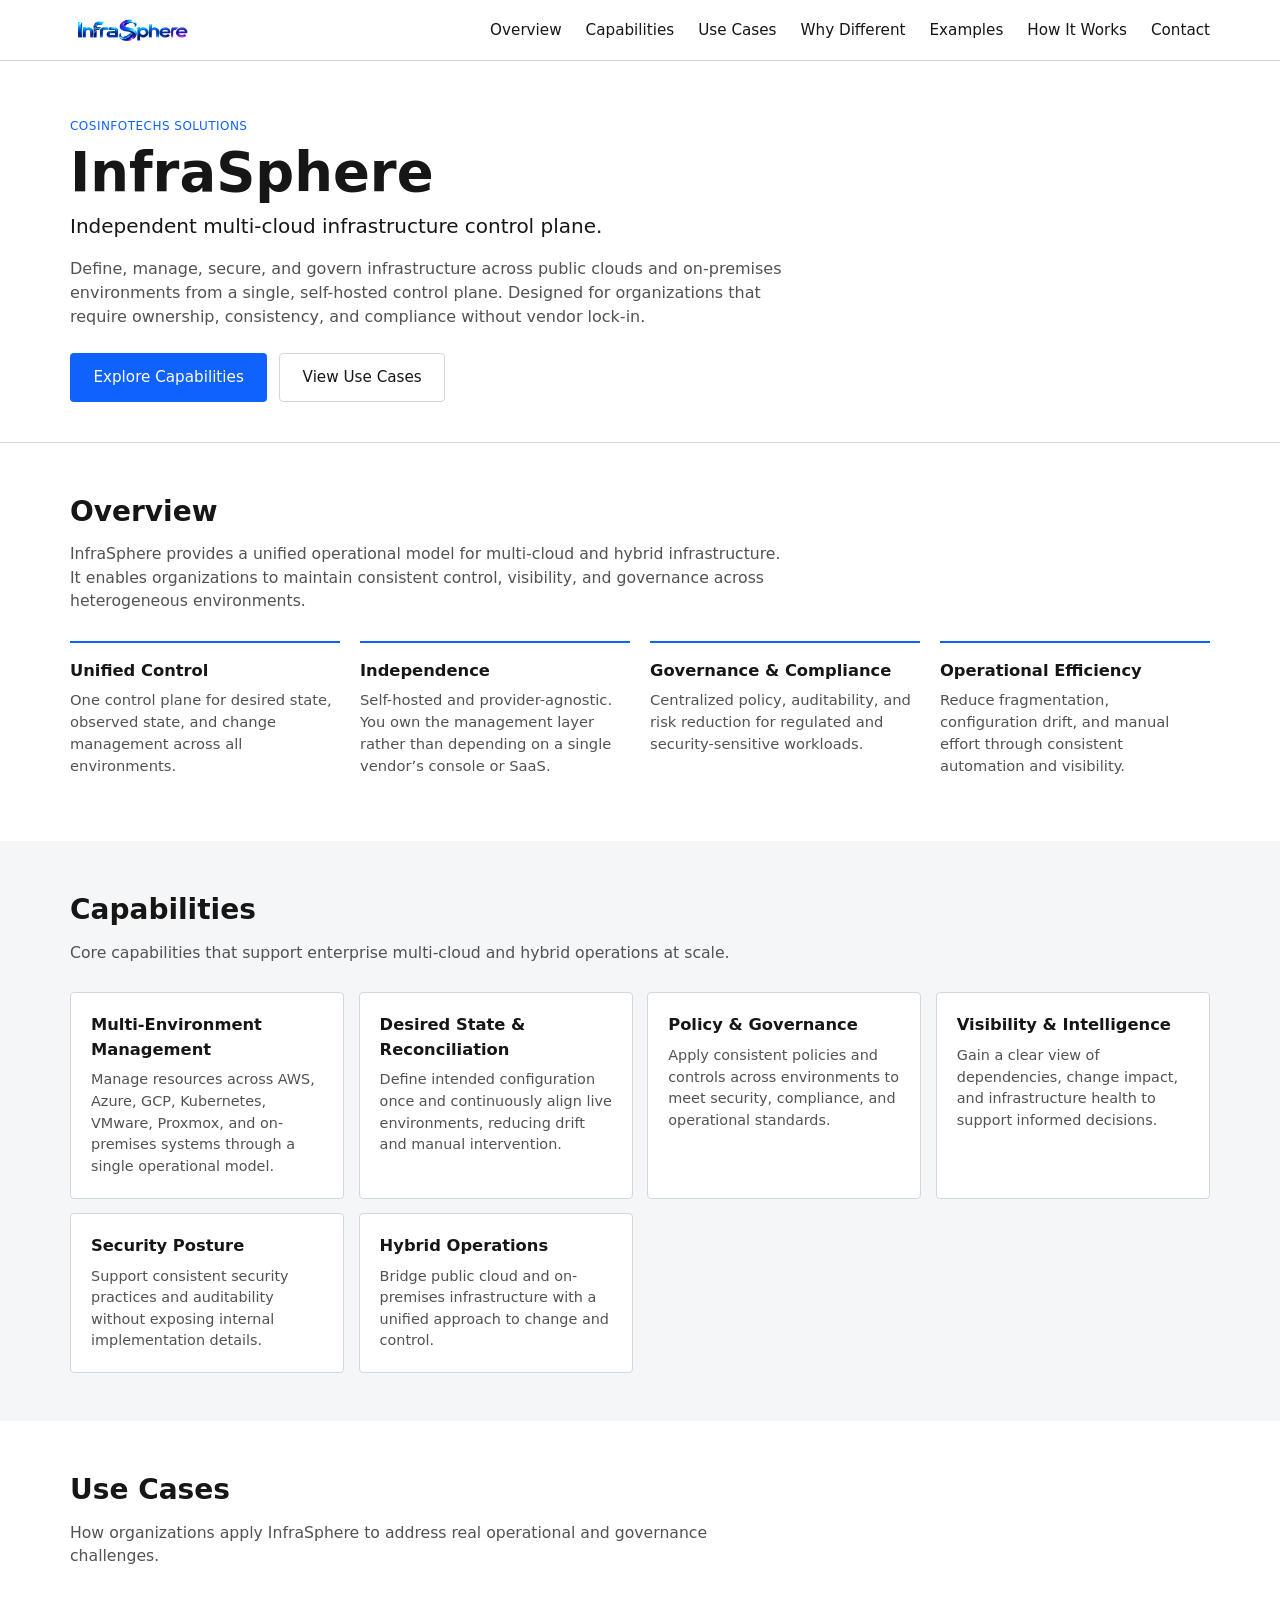
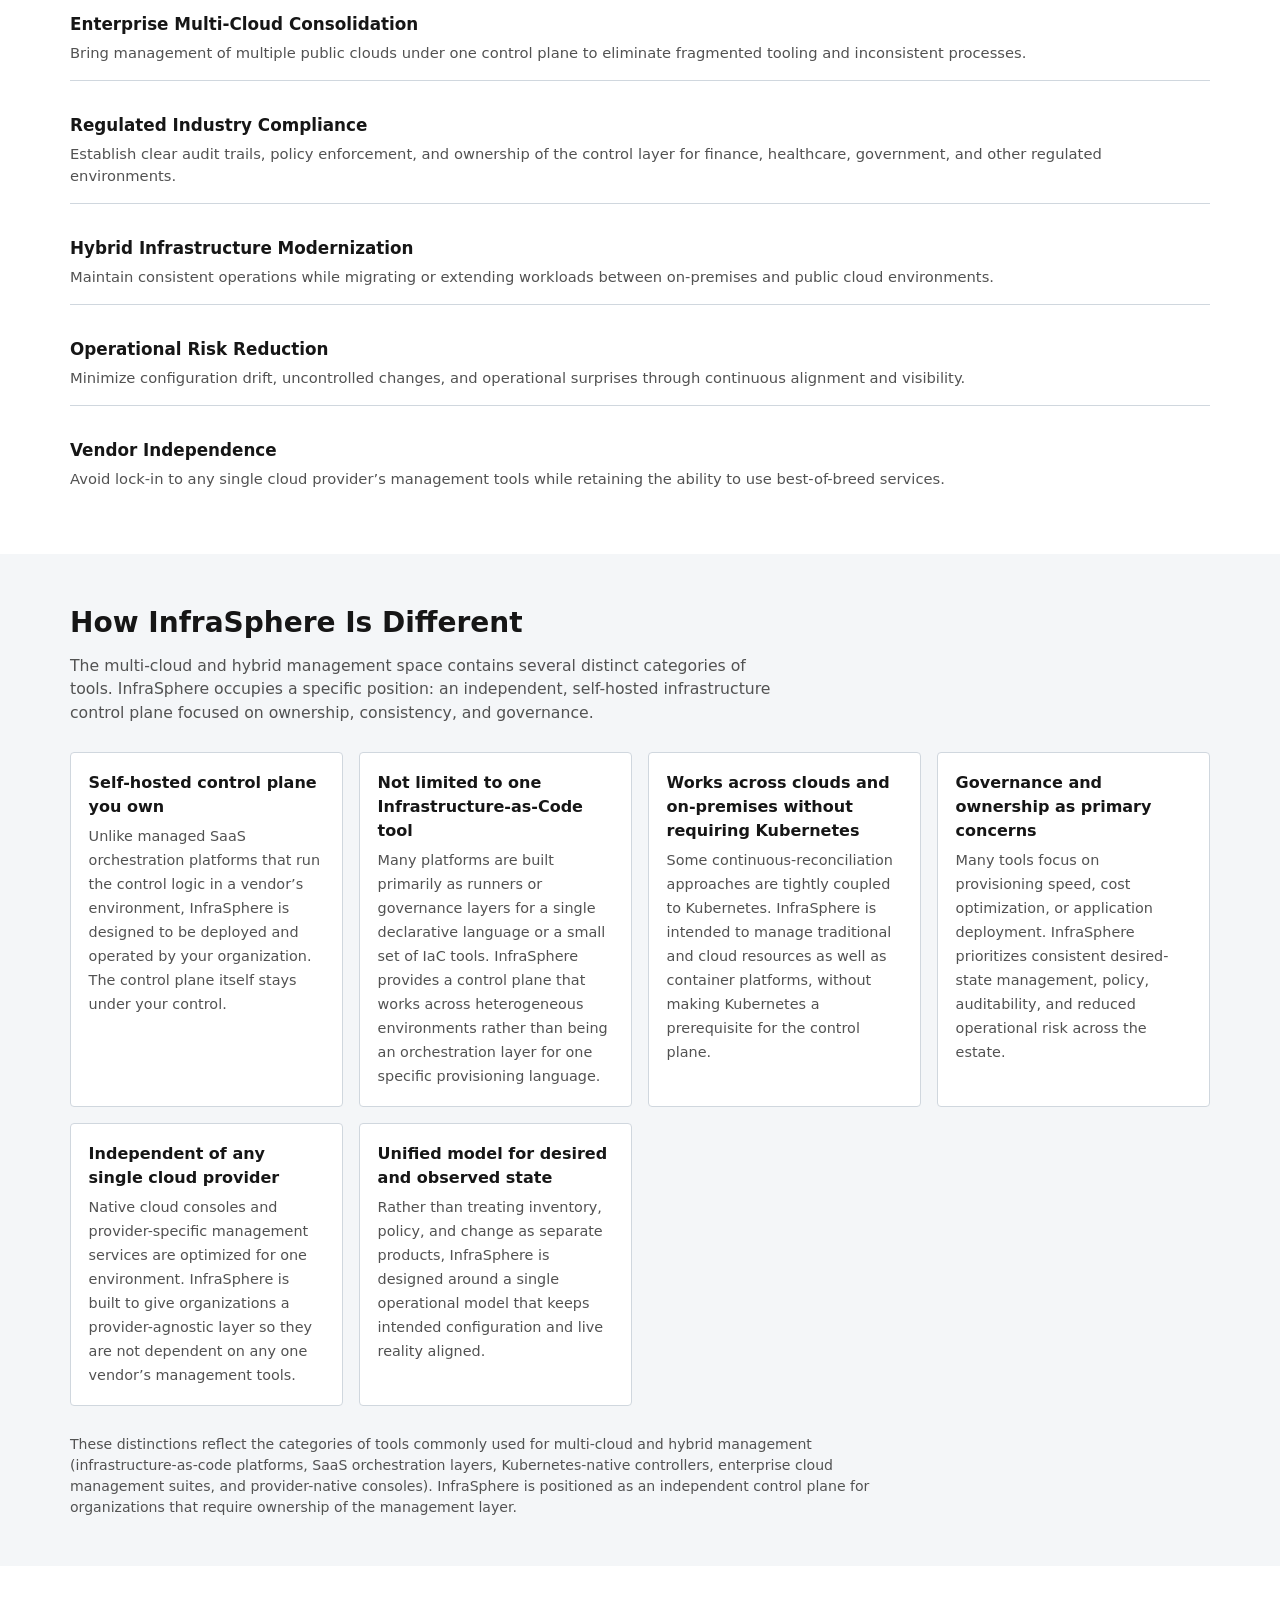
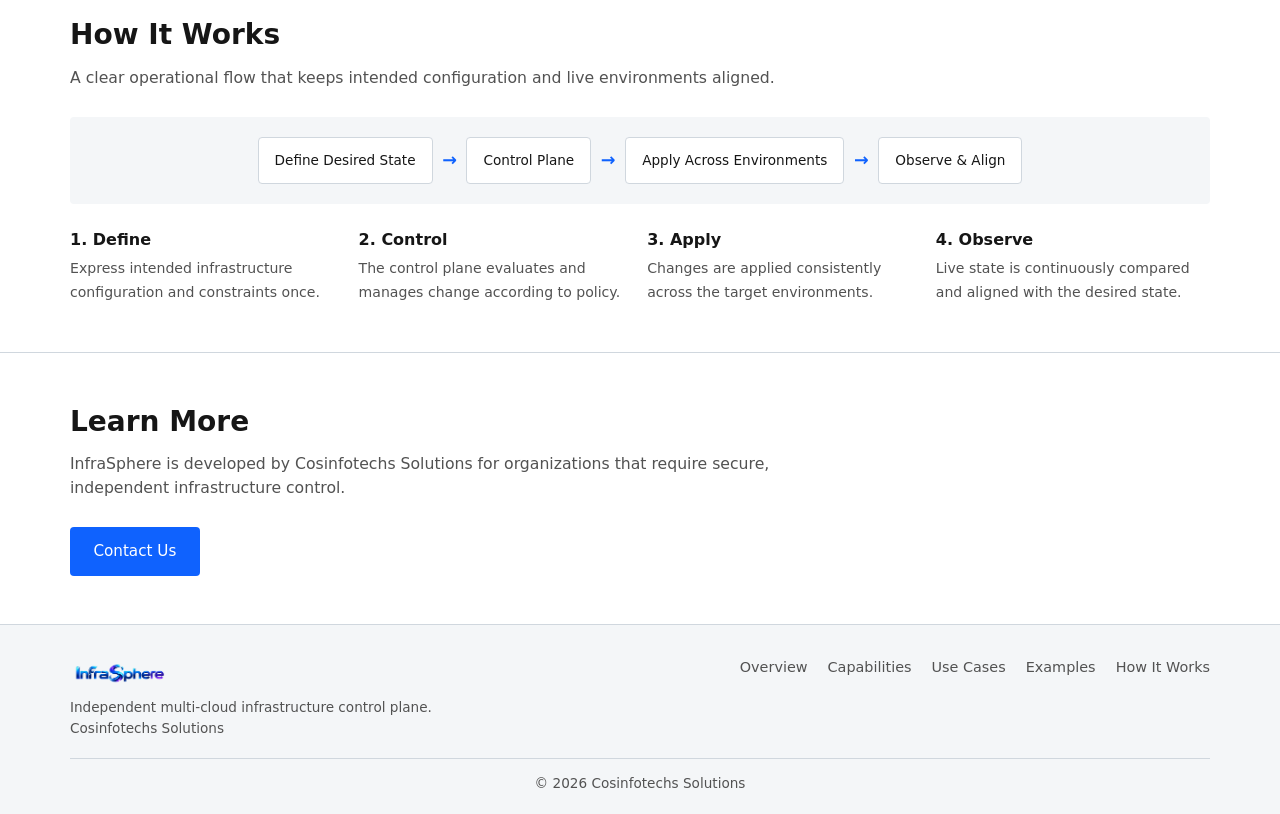
==== index.html @ 4d515257 "Cache-bust CSS for responsive update" ====
<!DOCTYPE html>
<html lang="en">
<head>
  <meta charset="UTF-8">
  <meta name="viewport" content="width=device-width, initial-scale=1.0, viewport-fit=cover">
  <meta name="description" content="InfraSphere by Cosinfotechs Solutions — Independent multi-cloud infrastructure control plane for secure, unified management across clouds and hybrid environments.">
  <meta name="theme-color" content="#ffffff">
  <title>InfraSphere | Cosinfotechs Solutions</title>
  <link rel="icon" type="image/png" href="assets/logo.png">
  <link rel="stylesheet" href="styles.css?v=responsive">
</head>
<body>
  <header class="header">
    <div class="container header-inner">
      <a href="#" class="logo-link" aria-label="InfraSphere home">
        <img src="assets/logo.png" alt="InfraSphere" class="logo">
      </a>
      <nav class="nav" aria-label="Main navigation">
        <a href="#overview">Overview</a>
        <a href="#capabilities">Capabilities</a>
        <a href="#use-cases">Use Cases</a>
        <a href="#difference">Why Different</a>
        <a href="#examples">Examples</a>
        <a href="#how">How It Works</a>
        <a href="#contact">Contact</a>
      </nav>
      <button class="menu-toggle" aria-label="Toggle menu" aria-expanded="false">
        <span></span><span></span><span></span>
      </button>
    </div>
  </header>

  <main>
    <!-- Hero / Overview lead -->
    <section class="hero">
      <div class="container">
        <div class="hero-content">
          <p class="eyebrow">Cosinfotechs Solutions</p>
          <h1>InfraSphere</h1>
          <p class="tagline">Independent multi-cloud infrastructure control plane.</p>
          <p class="lead">Define, manage, secure, and govern infrastructure across public clouds and on-premises environments from a single, self-hosted control plane. Designed for organizations that require ownership, consistency, and compliance without vendor lock-in.</p>
          <div class="hero-actions">
            <a href="#capabilities" class="btn btn-primary">Explore Capabilities</a>
            <a href="#use-cases" class="btn btn-secondary">View Use Cases</a>
          </div>
        </div>
      </div>
    </section>

    <!-- Overview -->
    <section id="overview" class="section">
      <div class="container">
        <h2>Overview</h2>
        <p class="section-lead">InfraSphere provides a unified operational model for multi-cloud and hybrid infrastructure. It enables organizations to maintain consistent control, visibility, and governance across heterogeneous environments.</p>
        <div class="overview-grid">
          <div class="overview-item">
            <h3>Unified Control</h3>
            <p>One control plane for desired state, observed state, and change management across all environments.</p>
          </div>
          <div class="overview-item">
            <h3>Independence</h3>
            <p>Self-hosted and provider-agnostic. You own the management layer rather than depending on a single vendor’s console or SaaS.</p>
          </div>
          <div class="overview-item">
            <h3>Governance & Compliance</h3>
            <p>Centralized policy, auditability, and risk reduction for regulated and security-sensitive workloads.</p>
          </div>
          <div class="overview-item">
            <h3>Operational Efficiency</h3>
            <p>Reduce fragmentation, configuration drift, and manual effort through consistent automation and visibility.</p>
          </div>
        </div>
      </div>
    </section>

    <!-- Capabilities -->
    <section id="capabilities" class="section section-alt">
      <div class="container">
        <h2>Capabilities</h2>
        <p class="section-lead">Core capabilities that support enterprise multi-cloud and hybrid operations at scale.</p>
        <div class="cards">
          <article class="card">
            <h3>Multi-Environment Management</h3>
            <p>Manage resources across AWS, Azure, GCP, Kubernetes, VMware, Proxmox, and on-premises systems through a single operational model.</p>
          </article>
          <article class="card">
            <h3>Desired State & Reconciliation</h3>
            <p>Define intended configuration once and continuously align live environments, reducing drift and manual intervention.</p>
          </article>
          <article class="card">
            <h3>Policy & Governance</h3>
            <p>Apply consistent policies and controls across environments to meet security, compliance, and operational standards.</p>
          </article>
          <article class="card">
            <h3>Visibility & Intelligence</h3>
            <p>Gain a clear view of dependencies, change impact, and infrastructure health to support informed decisions.</p>
          </article>
          <article class="card">
            <h3>Security Posture</h3>
            <p>Support consistent security practices and auditability without exposing internal implementation details.</p>
          </article>
          <article class="card">
            <h3>Hybrid Operations</h3>
            <p>Bridge public cloud and on-premises infrastructure with a unified approach to change and control.</p>
          </article>
        </div>
      </div>
    </section>

    <!-- Use Cases -->
    <section id="use-cases" class="section">
      <div class="container">
        <h2>Use Cases</h2>
        <p class="section-lead">How organizations apply InfraSphere to address real operational and governance challenges.</p>
        <div class="use-case-list">
          <div class="use-case">
            <h3>Enterprise Multi-Cloud Consolidation</h3>
            <p>Bring management of multiple public clouds under one control plane to eliminate fragmented tooling and inconsistent processes.</p>
          </div>
          <div class="use-case">
            <h3>Regulated Industry Compliance</h3>
            <p>Establish clear audit trails, policy enforcement, and ownership of the control layer for finance, healthcare, government, and other regulated environments.</p>
          </div>
          <div class="use-case">
            <h3>Hybrid Infrastructure Modernization</h3>
            <p>Maintain consistent operations while migrating or extending workloads between on-premises and public cloud environments.</p>
          </div>
          <div class="use-case">
            <h3>Operational Risk Reduction</h3>
            <p>Minimize configuration drift, uncontrolled changes, and operational surprises through continuous alignment and visibility.</p>
          </div>
          <div class="use-case">
            <h3>Vendor Independence</h3>
            <p>Avoid lock-in to any single cloud provider’s management tools while retaining the ability to use best-of-breed services.</p>
          </div>
        </div>
      </div>
    </section>

    <!-- Why Different -->
    <section id="difference" class="section section-alt">
      <div class="container">
        <h2>How InfraSphere Is Different</h2>
        <p class="section-lead">The multi-cloud and hybrid management space contains several distinct categories of tools. InfraSphere occupies a specific position: an independent, self-hosted infrastructure control plane focused on ownership, consistency, and governance.</p>
        
        <div class="difference-grid">
          <div class="diff-item">
            <strong>Self-hosted control plane you own</strong>
            <span>Unlike managed SaaS orchestration platforms that run the control logic in a vendor’s environment, InfraSphere is designed to be deployed and operated by your organization. The control plane itself stays under your control.</span>
          </div>
          <div class="diff-item">
            <strong>Not limited to one Infrastructure-as-Code tool</strong>
            <span>Many platforms are built primarily as runners or governance layers for a single declarative language or a small set of IaC tools. InfraSphere provides a control plane that works across heterogeneous environments rather than being an orchestration layer for one specific provisioning language.</span>
          </div>
          <div class="diff-item">
            <strong>Works across clouds and on-premises without requiring Kubernetes</strong>
            <span>Some continuous-reconciliation approaches are tightly coupled to Kubernetes. InfraSphere is intended to manage traditional and cloud resources as well as container platforms, without making Kubernetes a prerequisite for the control plane.</span>
          </div>
          <div class="diff-item">
            <strong>Governance and ownership as primary concerns</strong>
            <span>Many tools focus on provisioning speed, cost optimization, or application deployment. InfraSphere prioritizes consistent desired-state management, policy, auditability, and reduced operational risk across the estate.</span>
          </div>
          <div class="diff-item">
            <strong>Independent of any single cloud provider</strong>
            <span>Native cloud consoles and provider-specific management services are optimized for one environment. InfraSphere is built to give organizations a provider-agnostic layer so they are not dependent on any one vendor’s management tools.</span>
          </div>
          <div class="diff-item">
            <strong>Unified model for desired and observed state</strong>
            <span>Rather than treating inventory, policy, and change as separate products, InfraSphere is designed around a single operational model that keeps intended configuration and live reality aligned.</span>
          </div>
        </div>

        <p class="section-note">These distinctions reflect the categories of tools commonly used for multi-cloud and hybrid management (infrastructure-as-code platforms, SaaS orchestration layers, Kubernetes-native controllers, enterprise cloud management suites, and provider-native consoles). InfraSphere is positioned as an independent control plane for organizations that require ownership of the management layer.</p>
      </div>
    </section>

    <!-- How It Works (high-level) -->
    <section id="how" class="section">
      <div class="container">
        <h2>How It Works</h2>
        <p class="section-lead">A clear operational flow that keeps intended configuration and live environments aligned.</p>
        <div class="diagram">
          <div class="diag-node">Define Desired State</div>
          <div class="diag-arrow">→</div>
          <div class="diag-node">Control Plane</div>
          <div class="diag-arrow">→</div>
          <div class="diag-node">Apply Across Environments</div>
          <div class="diag-arrow">→</div>
          <div class="diag-node">Observe & Align</div>
        </div>
        <div class="how-points">
          <div class="how-point"><strong>1. Define</strong><span>Express intended infrastructure configuration and constraints once.</span></div>
          <div class="how-point"><strong>2. Control</strong><span>The control plane evaluates and manages change according to policy.</span></div>
          <div class="how-point"><strong>3. Apply</strong><span>Changes are applied consistently across the target environments.</span></div>
          <div class="how-point"><strong>4. Observe</strong><span>Live state is continuously compared and aligned with the desired state.</span></div>
        </div>
      </div>
    </section>

    <!-- Contact -->
    <section id="contact" class="section cta">
      <div class="container">
        <h2>Learn More</h2>
        <p class="section-lead">InfraSphere is developed by Cosinfotechs Solutions for organizations that require secure, independent infrastructure control.</p>
        <div class="hero-actions">
          <a href="mailto:contact@cosinfotechs.com" class="btn btn-primary">Contact Us</a>
        </div>
      </div>
    </section>
  </main>

  <footer class="footer">
    <div class="container">
      <div class="footer-inner">
        <div>
          <img src="assets/logo.png" alt="InfraSphere" class="logo-footer">
          <p>Independent multi-cloud infrastructure control plane.<br>Cosinfotechs Solutions</p>
        </div>
        <div class="footer-links">
          <a href="#overview">Overview</a>
          <a href="#capabilities">Capabilities</a>
          <a href="#use-cases">Use Cases</a>
          <a href="#examples">Examples</a>
        <a href="#how">How It Works</a>
        </div>
      </div>
      <p class="copyright">© 2026 Cosinfotechs Solutions</p>
    </div>
  </footer>

  <script src="script.js"></script>
</body>
</html>
---- styles.css ----
:root {
  --bg: #ffffff;
  --bg-alt: #f4f6f8;
  --surface: #ffffff;
  --border: #d0d7de;
  --text: #161616;
  --text-muted: #525252;
  --accent: #0f62fe;
  --accent-dark: #0043ce;
  --radius: 4px;
  --font: system-ui, -apple-system, BlinkMacSystemFont, "Segoe UI", Roboto, "Helvetica Neue", Arial, sans-serif;
}

* { box-sizing: border-box; margin: 0; padding: 0; }
html { scroll-behavior: smooth; -webkit-text-size-adjust: 100%; }
body {
  font-family: var(--font);
  background: #ffffff !important;
  color: var(--text);
  line-height: 1.5;
  min-height: 100vh;
  overflow-x: hidden;
}

img { max-width: 100%; height: auto; display: block; }
.container { max-width: 1180px; margin: 0 auto; padding: 0 1.25rem; }

.header {
  position: sticky; top: 0; z-index: 100;
  background: #ffffff;
  border-bottom: 1px solid var(--border);
}
.header-inner { display: flex; align-items: center; justify-content: space-between; height: 60px; }
.logo { height: 40px; width: auto; }
.nav { display: flex; align-items: center; gap: 1.5rem; }
.nav a { color: var(--text); text-decoration: none; font-weight: 400; font-size: 0.95rem; }
.nav a:hover { color: var(--accent); }
.menu-toggle { display: none; background: none; border: none; cursor: pointer; padding: 10px; }
.menu-toggle span { display: block; width: 22px; height: 2px; background: var(--text); margin: 5px 0; transition: 0.2s; }

.btn {
  display: inline-flex; align-items: center; justify-content: center;
  padding: 0.75rem 1.4rem; border-radius: var(--radius); font-weight: 500; font-size: 0.95rem;
  text-decoration: none; transition: background 0.15s, border-color 0.15s;
  border: 1px solid transparent; min-height: 44px;
}
.btn-primary { background: var(--accent); color: #ffffff; }
.btn-primary:hover { background: var(--accent-dark); }
.btn-secondary { background: #ffffff; color: var(--text); border-color: var(--border); }
.btn-secondary:hover { background: var(--bg-alt); }

.hero { padding: 3.5rem 0 2.5rem; border-bottom: 1px solid var(--border); }
.eyebrow { color: var(--accent); font-size: 0.75rem; font-weight: 500; letter-spacing: 0.04em; text-transform: uppercase; margin-bottom: 0.5rem; }
h1 { font-size: clamp(1.9rem, 7vw, 3.4rem); font-weight: 600; line-height: 1.1; margin-bottom: 0.5rem; color: var(--text); }
.tagline { font-size: clamp(1.05rem, 3vw, 1.25rem); font-weight: 400; margin-bottom: 1rem; color: var(--text); }
.lead { font-size: 1rem; color: var(--text-muted); max-width: 720px; margin-bottom: 1.5rem; }
.hero-actions { display: flex; gap: 0.75rem; flex-wrap: wrap; }

.section { padding: 3rem 0; }
.section-alt { background: var(--bg-alt); }
h2 { font-size: clamp(1.4rem, 4vw, 1.75rem); font-weight: 600; margin-bottom: 0.6rem; }
.section-lead { color: var(--text-muted); font-size: 0.98rem; max-width: 720px; margin-bottom: 1.75rem; }

.overview-grid { display: grid; grid-template-columns: repeat(auto-fit, minmax(220px, 1fr)); gap: 1.25rem; }
.overview-item { padding: 1rem 0; border-top: 2px solid var(--accent); }
.overview-item h3 { font-size: 1.02rem; font-weight: 600; margin-bottom: 0.35rem; }
.overview-item p { color: var(--text-muted); font-size: 0.92rem; }

.cards { display: grid; grid-template-columns: repeat(auto-fit, minmax(260px, 1fr)); gap: 0.9rem; }
.card {
  background: #ffffff; border: 1px solid var(--border); border-radius: var(--radius);
  padding: 1.25rem; transition: border-color 0.15s;
}
.card:hover { border-color: var(--accent); }
.card h3 { font-size: 1.02rem; font-weight: 600; margin-bottom: 0.45rem; }
.card p { color: var(--text-muted); font-size: 0.9rem; }

.use-case-list { display: flex; flex-direction: column; gap: 1rem; }
.use-case { padding: 1rem 0; border-bottom: 1px solid var(--border); }
.use-case:last-child { border-bottom: none; }
.use-case h3 { font-size: 1.05rem; font-weight: 600; margin-bottom: 0.3rem; }
.use-case p { color: var(--text-muted); font-size: 0.92rem; }

.difference-grid { display: grid; grid-template-columns: repeat(auto-fit, minmax(240px, 1fr)); gap: 1rem; }
.diff-item { padding: 1.1rem; background: #ffffff; border: 1px solid var(--border); border-radius: var(--radius); }
.diff-item strong { display: block; margin-bottom: 0.35rem; color: var(--text); }
.diff-item span { color: var(--text-muted); font-size: 0.9rem; }

.diagram {
  display: flex; align-items: center; justify-content: center; flex-wrap: wrap;
  gap: 0.6rem; margin: 1.5rem 0; padding: 1.25rem; background: var(--bg-alt); border-radius: var(--radius);
}
.diag-node {
  background: #ffffff; border: 1px solid var(--border); border-radius: var(--radius);
  padding: 0.75rem 1rem; font-weight: 500; font-size: 0.85rem; text-align: center; flex: 0 1 auto;
}
.diag-arrow { color: var(--accent); font-size: 1.1rem; font-weight: 600; }
.how-points { display: grid; grid-template-columns: repeat(auto-fit, minmax(200px, 1fr)); gap: 0.9rem; margin-top: 1rem; }
.how-point strong { display: block; margin-bottom: 0.25rem; }
.how-point span { color: var(--text-muted); font-size: 0.88rem; }

.section-note { margin-top: 1.75rem; color: var(--text-muted); font-size: 0.88rem; max-width: 800px; }
.cta { border-top: 1px solid var(--border); }
.footer { border-top: 1px solid var(--border); padding: 2rem 0 1.25rem; background: var(--bg-alt); }
.footer-inner { display: flex; justify-content: space-between; align-items: flex-start; gap: 1.5rem; margin-bottom: 1.25rem; flex-wrap: wrap; }
.logo-footer { height: 32px; width: auto; margin-bottom: 0.5rem; }
.footer p { color: var(--text-muted); font-size: 0.85rem; }
.footer-links { display: flex; gap: 1.25rem; flex-wrap: wrap; }
.footer-links a { color: var(--text-muted); text-decoration: none; font-size: 0.9rem; }
.footer-links a:hover { color: var(--text); }
.copyright { text-align: center; color: var(--text-muted); font-size: 0.78rem; padding-top: 0.9rem; border-top: 1px solid var(--border); }

@media (max-width: 900px) {
  .nav {
    position: fixed; top: 60px; left: 0; right: 0; background: #ffffff;
    flex-direction: column; padding: 1rem 1.25rem; gap: 0.85rem;
    border-bottom: 1px solid var(--border); transform: translateY(-120%); transition: transform 0.2s;
    box-shadow: 0 4px 12px rgba(0,0,0,0.06);
  }
  .nav.open { transform: translateY(0); }
  .menu-toggle { display: block; }
  .hero { padding: 2.5rem 0 2rem; }
  .section { padding: 2.25rem 0; }
  .hero-actions { flex-direction: column; align-items: stretch; }
  .btn { width: 100%; }
  .diagram { flex-direction: column; padding: 1rem; }
  .diag-arrow { transform: rotate(90deg); }
  .cards, .overview-grid, .difference-grid, .how-points { grid-template-columns: 1fr; }
}

@media (max-width: 480px) {
  .container { padding: 0 1rem; }
  .header-inner { height: 56px; }
  .logo { height: 36px; }
  h1 { font-size: 1.85rem; }
  .tagline { font-size: 1.05rem; }
  .lead, .section-lead { font-size: 0.95rem; }
  .card, .diff-item { padding: 1rem; }
}

a:focus-visible, button:focus-visible { outline: 2px solid var(--accent); outline-offset: 2px; }
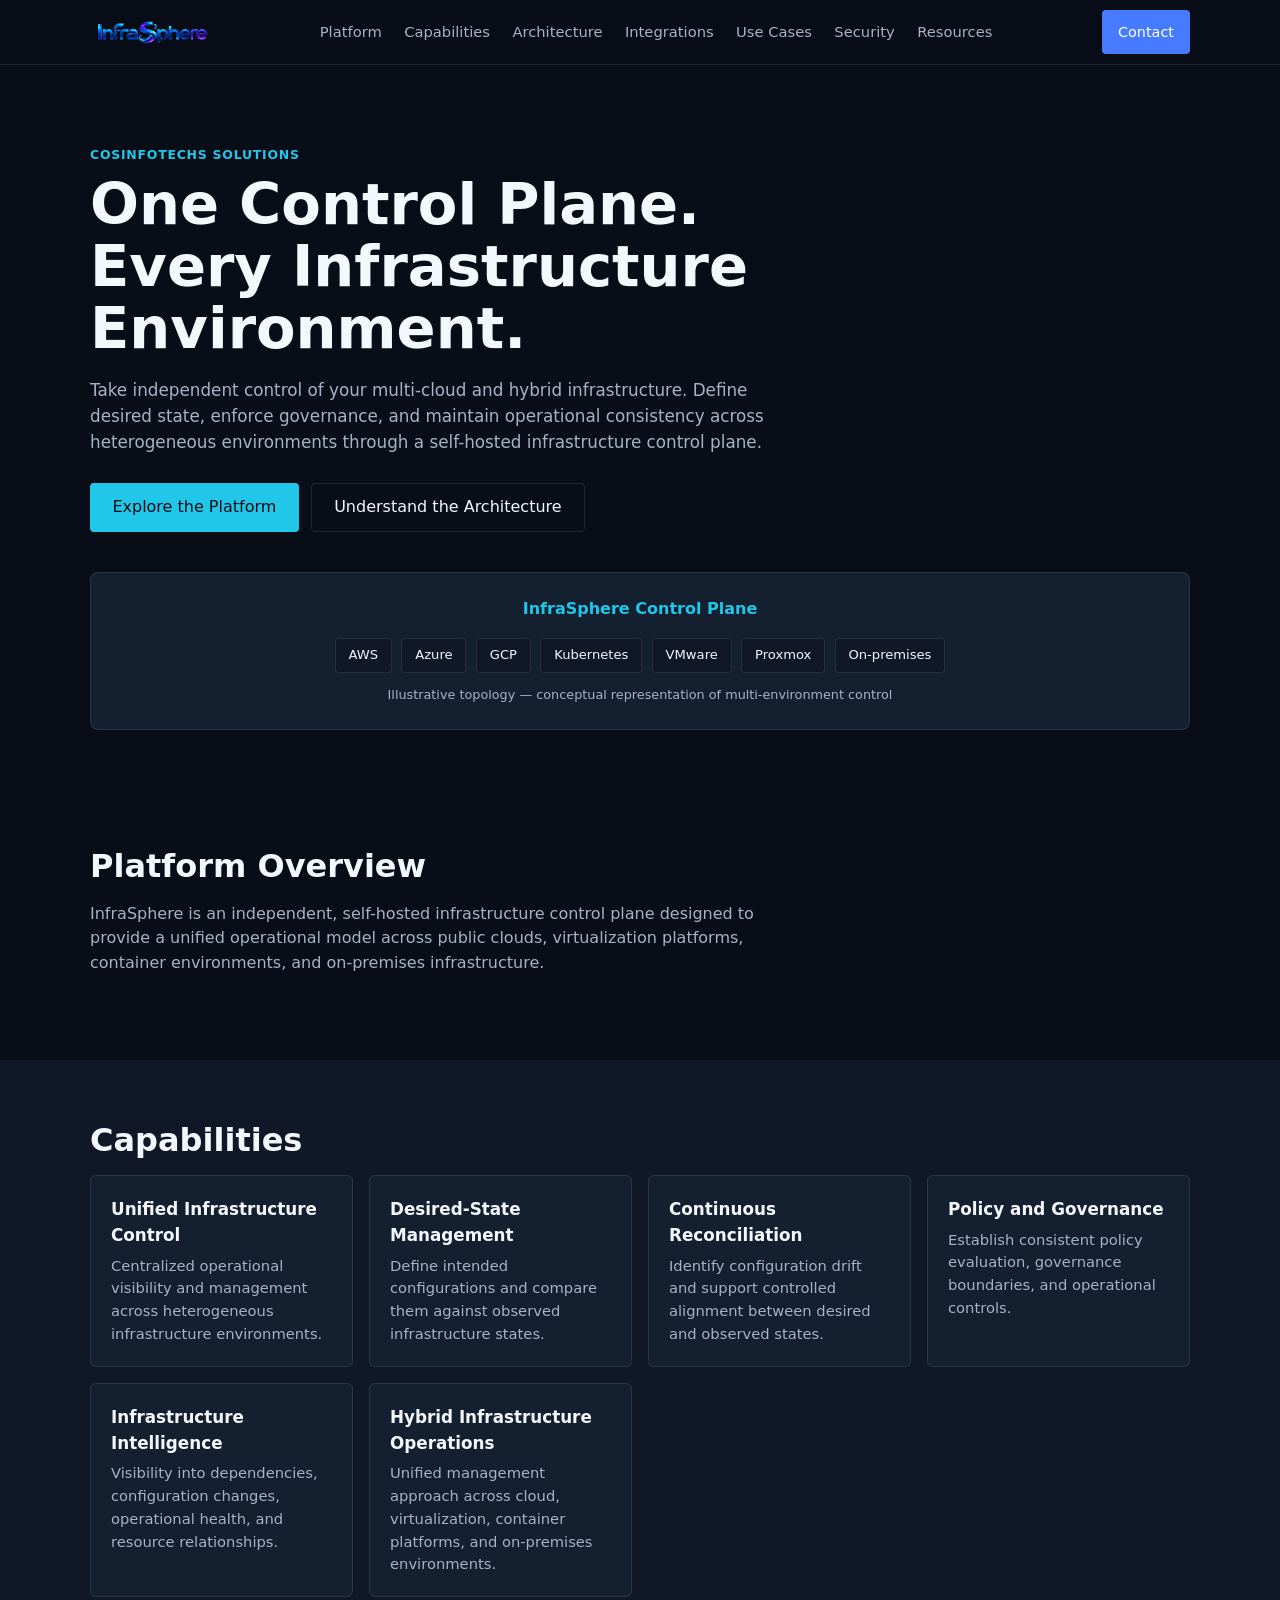
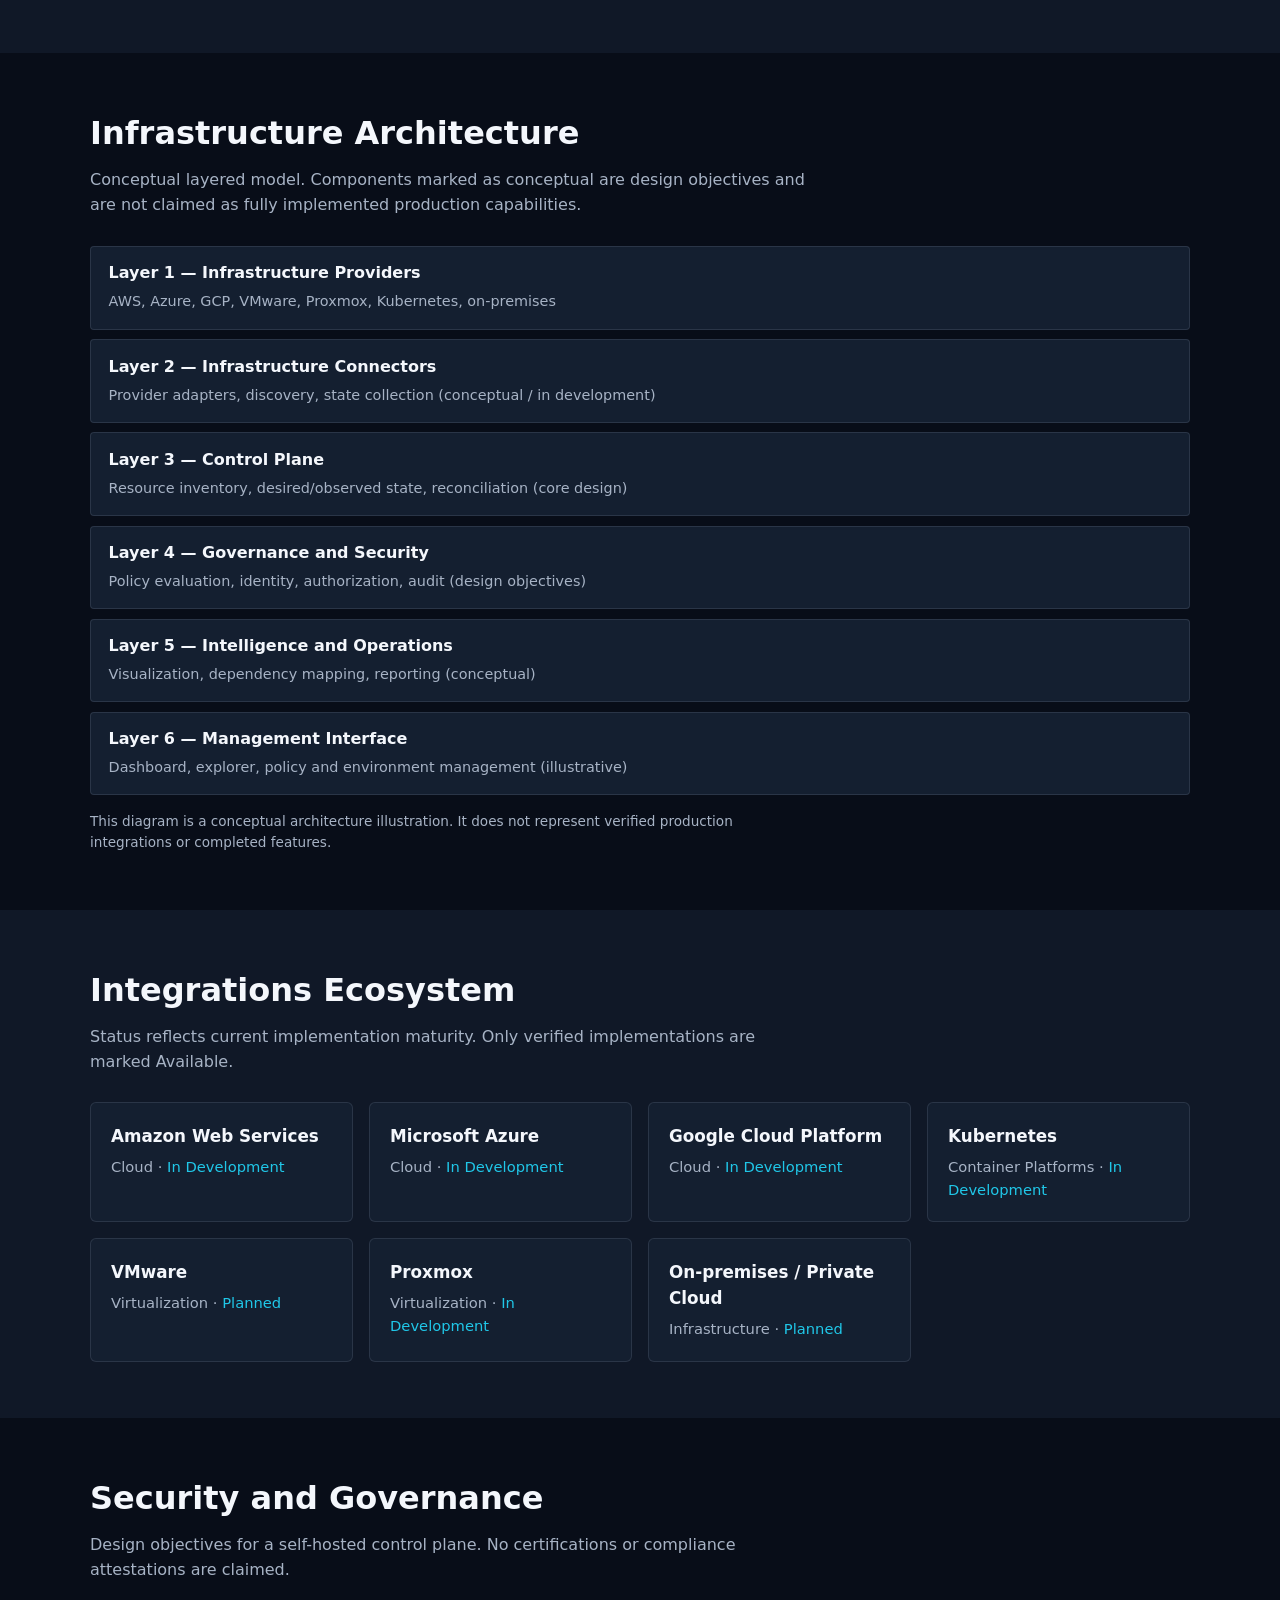
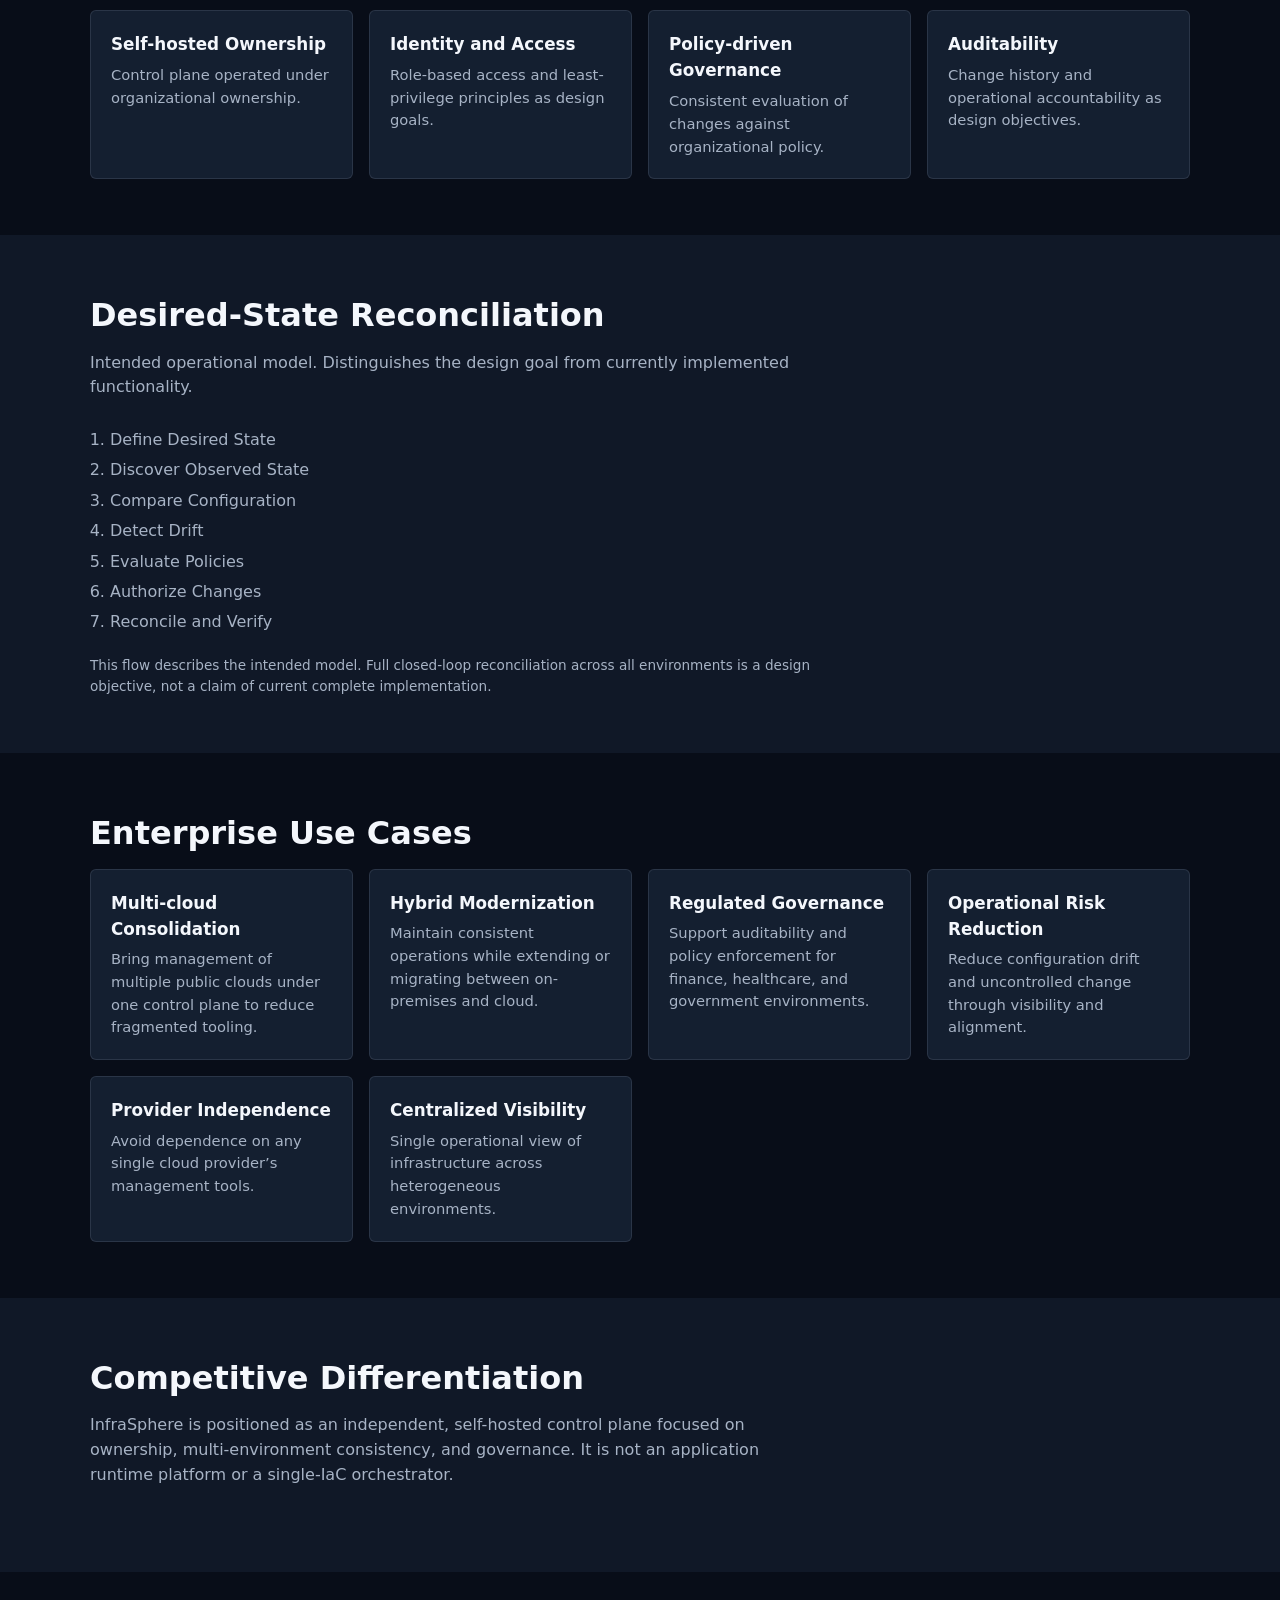
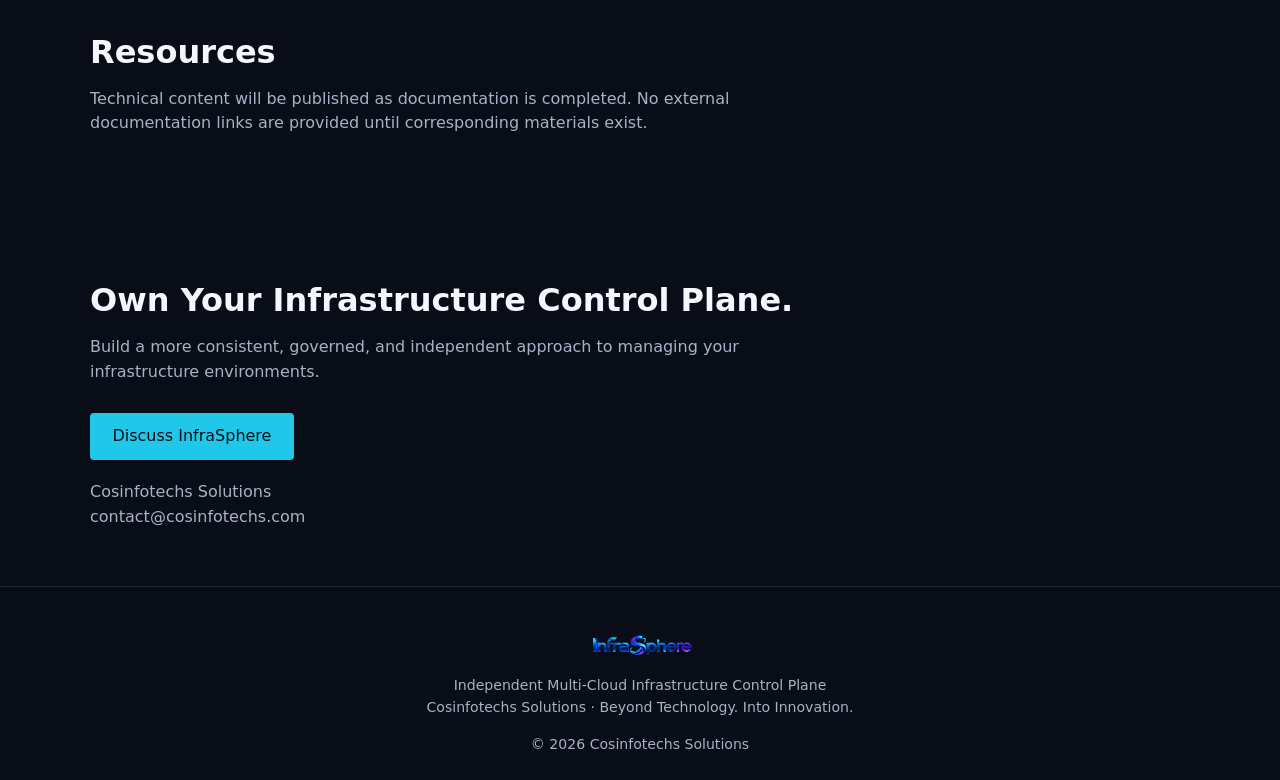
==== commit 87054892: "Enterprise redesign: structured platform, architecture, integrations, security, reconciliation, use " ====
--- a/index.html
+++ b/index.html
@@ -2,232 +2,179 @@
 <html lang="en">
 <head>
   <meta charset="UTF-8">
-  <meta name="viewport" content="width=device-width, initial-scale=1.0, viewport-fit=cover">
-  <meta name="description" content="InfraSphere by Cosinfotechs Solutions — Independent multi-cloud infrastructure control plane for secure, unified management across clouds and hybrid environments.">
-  <meta name="theme-color" content="#ffffff">
-  <title>InfraSphere | Cosinfotechs Solutions</title>
+  <meta name="viewport" content="width=device-width, initial-scale=1.0">
+  <title>InfraSphere | Independent Multi-Cloud Infrastructure Control Plane</title>
+  <meta name="description" content="InfraSphere by Cosinfotechs Solutions — Independent multi-cloud infrastructure control plane for desired-state management, governance, and operational consistency across heterogeneous environments.">
+  <meta name="theme-color" content="#080D18">
   <link rel="icon" type="image/png" href="assets/logo.png">
-  <link rel="stylesheet" href="styles.css?v=responsive">
+  <link rel="stylesheet" href="styles.css?v=enterprise">
 </head>
 <body>
   <header class="header">
     <div class="container header-inner">
-      <a href="#" class="logo-link" aria-label="InfraSphere home">
-        <img src="assets/logo.png" alt="InfraSphere" class="logo">
-      </a>
-      <nav class="nav" aria-label="Main navigation">
-        <a href="#overview">Overview</a>
+      <a href="#top" class="logo-link"><img src="assets/logo.png" alt="InfraSphere" class="logo"></a>
+      <nav class="nav" aria-label="Main">
+        <a href="#platform">Platform</a>
         <a href="#capabilities">Capabilities</a>
+        <a href="#architecture">Architecture</a>
+        <a href="#integrations">Integrations</a>
         <a href="#use-cases">Use Cases</a>
-        <a href="#difference">Why Different</a>
-        <a href="#examples">Examples</a>
-        <a href="#how">How It Works</a>
-        <a href="#contact">Contact</a>
+        <a href="#security">Security</a>
+        <a href="#resources">Resources</a>
       </nav>
-      <button class="menu-toggle" aria-label="Toggle menu" aria-expanded="false">
-        <span></span><span></span><span></span>
-      </button>
+      <a href="#contact" class="btn btn-small">Contact</a>
+      <button class="menu-toggle" aria-label="Menu" aria-expanded="false"><span></span><span></span><span></span></button>
     </div>
   </header>
 
-  <main>
-    <!-- Hero / Overview lead -->
+  <main id="top">
     <section class="hero">
       <div class="container">
-        <div class="hero-content">
-          <p class="eyebrow">Cosinfotechs Solutions</p>
-          <h1>InfraSphere</h1>
-          <p class="tagline">Independent multi-cloud infrastructure control plane.</p>
-          <p class="lead">Define, manage, secure, and govern infrastructure across public clouds and on-premises environments from a single, self-hosted control plane. Designed for organizations that require ownership, consistency, and compliance without vendor lock-in.</p>
-          <div class="hero-actions">
-            <a href="#capabilities" class="btn btn-primary">Explore Capabilities</a>
-            <a href="#use-cases" class="btn btn-secondary">View Use Cases</a>
+        <p class="eyebrow">Cosinfotechs Solutions</p>
+        <h1>One Control Plane.<br>Every Infrastructure Environment.</h1>
+        <p class="lead">Take independent control of your multi-cloud and hybrid infrastructure. Define desired state, enforce governance, and maintain operational consistency across heterogeneous environments through a self-hosted infrastructure control plane.</p>
+        <div class="hero-actions">
+          <a href="#platform" class="btn btn-primary">Explore the Platform</a>
+          <a href="#architecture" class="btn btn-secondary">Understand the Architecture</a>
+        </div>
+        <div class="hero-visual" aria-hidden="true">
+          <div class="control-plane">InfraSphere Control Plane</div>
+          <div class="provider-row">
+            <span>AWS</span><span>Azure</span><span>GCP</span><span>Kubernetes</span><span>VMware</span><span>Proxmox</span><span>On-premises</span>
           </div>
+          <p class="visual-note">Illustrative topology — conceptual representation of multi-environment control</p>
         </div>
       </div>
     </section>
 
-    <!-- Overview -->
-    <section id="overview" class="section">
+    <section id="platform" class="section">
       <div class="container">
-        <h2>Overview</h2>
-        <p class="section-lead">InfraSphere provides a unified operational model for multi-cloud and hybrid infrastructure. It enables organizations to maintain consistent control, visibility, and governance across heterogeneous environments.</p>
-        <div class="overview-grid">
-          <div class="overview-item">
-            <h3>Unified Control</h3>
-            <p>One control plane for desired state, observed state, and change management across all environments.</p>
-          </div>
-          <div class="overview-item">
-            <h3>Independence</h3>
-            <p>Self-hosted and provider-agnostic. You own the management layer rather than depending on a single vendor’s console or SaaS.</p>
-          </div>
-          <div class="overview-item">
-            <h3>Governance & Compliance</h3>
-            <p>Centralized policy, auditability, and risk reduction for regulated and security-sensitive workloads.</p>
-          </div>
-          <div class="overview-item">
-            <h3>Operational Efficiency</h3>
-            <p>Reduce fragmentation, configuration drift, and manual effort through consistent automation and visibility.</p>
-          </div>
+        <h2>Platform Overview</h2>
+        <p class="section-lead">InfraSphere is an independent, self-hosted infrastructure control plane designed to provide a unified operational model across public clouds, virtualization platforms, container environments, and on-premises infrastructure.</p>
+      </div>
+    </section>
+
+    <section id="capabilities" class="section section-alt">
+      <div class="container">
+        <h2>Capabilities</h2>
+        <div class="grid">
+          <article class="card"><h3>Unified Infrastructure Control</h3><p>Centralized operational visibility and management across heterogeneous infrastructure environments.</p></article>
+          <article class="card"><h3>Desired-State Management</h3><p>Define intended configurations and compare them against observed infrastructure states.</p></article>
+          <article class="card"><h3>Continuous Reconciliation</h3><p>Identify configuration drift and support controlled alignment between desired and observed states.</p></article>
+          <article class="card"><h3>Policy and Governance</h3><p>Establish consistent policy evaluation, governance boundaries, and operational controls.</p></article>
+          <article class="card"><h3>Infrastructure Intelligence</h3><p>Visibility into dependencies, configuration changes, operational health, and resource relationships.</p></article>
+          <article class="card"><h3>Hybrid Infrastructure Operations</h3><p>Unified management approach across cloud, virtualization, container platforms, and on-premises environments.</p></article>
         </div>
       </div>
     </section>
 
-    <!-- Capabilities -->
-    <section id="capabilities" class="section section-alt">
+    <section id="architecture" class="section">
       <div class="container">
-        <h2>Capabilities</h2>
-        <p class="section-lead">Core capabilities that support enterprise multi-cloud and hybrid operations at scale.</p>
-        <div class="cards">
-          <article class="card">
-            <h3>Multi-Environment Management</h3>
-            <p>Manage resources across AWS, Azure, GCP, Kubernetes, VMware, Proxmox, and on-premises systems through a single operational model.</p>
-          </article>
-          <article class="card">
-            <h3>Desired State & Reconciliation</h3>
-            <p>Define intended configuration once and continuously align live environments, reducing drift and manual intervention.</p>
-          </article>
-          <article class="card">
-            <h3>Policy & Governance</h3>
-            <p>Apply consistent policies and controls across environments to meet security, compliance, and operational standards.</p>
-          </article>
-          <article class="card">
-            <h3>Visibility & Intelligence</h3>
-            <p>Gain a clear view of dependencies, change impact, and infrastructure health to support informed decisions.</p>
-          </article>
-          <article class="card">
-            <h3>Security Posture</h3>
-            <p>Support consistent security practices and auditability without exposing internal implementation details.</p>
-          </article>
-          <article class="card">
-            <h3>Hybrid Operations</h3>
-            <p>Bridge public cloud and on-premises infrastructure with a unified approach to change and control.</p>
-          </article>
+        <h2>Infrastructure Architecture</h2>
+        <p class="section-lead">Conceptual layered model. Components marked as conceptual are design objectives and are not claimed as fully implemented production capabilities.</p>
+        <div class="layers">
+          <div class="layer"><strong>Layer 1 — Infrastructure Providers</strong><span>AWS, Azure, GCP, VMware, Proxmox, Kubernetes, on-premises</span></div>
+          <div class="layer"><strong>Layer 2 — Infrastructure Connectors</strong><span>Provider adapters, discovery, state collection (conceptual / in development)</span></div>
+          <div class="layer"><strong>Layer 3 — Control Plane</strong><span>Resource inventory, desired/observed state, reconciliation (core design)</span></div>
+          <div class="layer"><strong>Layer 4 — Governance and Security</strong><span>Policy evaluation, identity, authorization, audit (design objectives)</span></div>
+          <div class="layer"><strong>Layer 5 — Intelligence and Operations</strong><span>Visualization, dependency mapping, reporting (conceptual)</span></div>
+          <div class="layer"><strong>Layer 6 — Management Interface</strong><span>Dashboard, explorer, policy and environment management (illustrative)</span></div>
+        </div>
+        <p class="note">This diagram is a conceptual architecture illustration. It does not represent verified production integrations or completed features.</p>
+      </div>
+    </section>
+
+    <section id="integrations" class="section section-alt">
+      <div class="container">
+        <h2>Integrations Ecosystem</h2>
+        <p class="section-lead">Status reflects current implementation maturity. Only verified implementations are marked Available.</p>
+        <div class="grid">
+          <article class="card"><h3>Amazon Web Services</h3><p>Cloud · <em>In Development</em></p></article>
+          <article class="card"><h3>Microsoft Azure</h3><p>Cloud · <em>In Development</em></p></article>
+          <article class="card"><h3>Google Cloud Platform</h3><p>Cloud · <em>In Development</em></p></article>
+          <article class="card"><h3>Kubernetes</h3><p>Container Platforms · <em>In Development</em></p></article>
+          <article class="card"><h3>VMware</h3><p>Virtualization · <em>Planned</em></p></article>
+          <article class="card"><h3>Proxmox</h3><p>Virtualization · <em>In Development</em></p></article>
+          <article class="card"><h3>On-premises / Private Cloud</h3><p>Infrastructure · <em>Planned</em></p></article>
         </div>
       </div>
     </section>
 
-    <!-- Use Cases -->
-    <section id="use-cases" class="section">
+    <section id="security" class="section">
       <div class="container">
-        <h2>Use Cases</h2>
-        <p class="section-lead">How organizations apply InfraSphere to address real operational and governance challenges.</p>
-        <div class="use-case-list">
-          <div class="use-case">
-            <h3>Enterprise Multi-Cloud Consolidation</h3>
-            <p>Bring management of multiple public clouds under one control plane to eliminate fragmented tooling and inconsistent processes.</p>
-          </div>
-          <div class="use-case">
-            <h3>Regulated Industry Compliance</h3>
-            <p>Establish clear audit trails, policy enforcement, and ownership of the control layer for finance, healthcare, government, and other regulated environments.</p>
-          </div>
-          <div class="use-case">
-            <h3>Hybrid Infrastructure Modernization</h3>
-            <p>Maintain consistent operations while migrating or extending workloads between on-premises and public cloud environments.</p>
-          </div>
-          <div class="use-case">
-            <h3>Operational Risk Reduction</h3>
-            <p>Minimize configuration drift, uncontrolled changes, and operational surprises through continuous alignment and visibility.</p>
-          </div>
-          <div class="use-case">
-            <h3>Vendor Independence</h3>
-            <p>Avoid lock-in to any single cloud provider’s management tools while retaining the ability to use best-of-breed services.</p>
-          </div>
+        <h2>Security and Governance</h2>
+        <p class="section-lead">Design objectives for a self-hosted control plane. No certifications or compliance attestations are claimed.</p>
+        <div class="grid">
+          <article class="card"><h3>Self-hosted Ownership</h3><p>Control plane operated under organizational ownership.</p></article>
+          <article class="card"><h3>Identity and Access</h3><p>Role-based access and least-privilege principles as design goals.</p></article>
+          <article class="card"><h3>Policy-driven Governance</h3><p>Consistent evaluation of changes against organizational policy.</p></article>
+          <article class="card"><h3>Auditability</h3><p>Change history and operational accountability as design objectives.</p></article>
         </div>
       </div>
     </section>
 
-    <!-- Why Different -->
-    <section id="difference" class="section section-alt">
+    <section id="reconciliation" class="section section-alt">
       <div class="container">
-        <h2>How InfraSphere Is Different</h2>
-        <p class="section-lead">The multi-cloud and hybrid management space contains several distinct categories of tools. InfraSphere occupies a specific position: an independent, self-hosted infrastructure control plane focused on ownership, consistency, and governance.</p>
-        
-        <div class="difference-grid">
-          <div class="diff-item">
-            <strong>Self-hosted control plane you own</strong>
-            <span>Unlike managed SaaS orchestration platforms that run the control logic in a vendor’s environment, InfraSphere is designed to be deployed and operated by your organization. The control plane itself stays under your control.</span>
-          </div>
-          <div class="diff-item">
-            <strong>Not limited to one Infrastructure-as-Code tool</strong>
-            <span>Many platforms are built primarily as runners or governance layers for a single declarative language or a small set of IaC tools. InfraSphere provides a control plane that works across heterogeneous environments rather than being an orchestration layer for one specific provisioning language.</span>
-          </div>
-          <div class="diff-item">
-            <strong>Works across clouds and on-premises without requiring Kubernetes</strong>
-            <span>Some continuous-reconciliation approaches are tightly coupled to Kubernetes. InfraSphere is intended to manage traditional and cloud resources as well as container platforms, without making Kubernetes a prerequisite for the control plane.</span>
-          </div>
-          <div class="diff-item">
-            <strong>Governance and ownership as primary concerns</strong>
-            <span>Many tools focus on provisioning speed, cost optimization, or application deployment. InfraSphere prioritizes consistent desired-state management, policy, auditability, and reduced operational risk across the estate.</span>
-          </div>
-          <div class="diff-item">
-            <strong>Independent of any single cloud provider</strong>
-            <span>Native cloud consoles and provider-specific management services are optimized for one environment. InfraSphere is built to give organizations a provider-agnostic layer so they are not dependent on any one vendor’s management tools.</span>
-          </div>
-          <div class="diff-item">
-            <strong>Unified model for desired and observed state</strong>
-            <span>Rather than treating inventory, policy, and change as separate products, InfraSphere is designed around a single operational model that keeps intended configuration and live reality aligned.</span>
-          </div>
-        </div>
-
-        <p class="section-note">These distinctions reflect the categories of tools commonly used for multi-cloud and hybrid management (infrastructure-as-code platforms, SaaS orchestration layers, Kubernetes-native controllers, enterprise cloud management suites, and provider-native consoles). InfraSphere is positioned as an independent control plane for organizations that require ownership of the management layer.</p>
+        <h2>Desired-State Reconciliation</h2>
+        <p class="section-lead">Intended operational model. Distinguishes the design goal from currently implemented functionality.</p>
+        <ol class="steps">
+          <li>Define Desired State</li>
+          <li>Discover Observed State</li>
+          <li>Compare Configuration</li>
+          <li>Detect Drift</li>
+          <li>Evaluate Policies</li>
+          <li>Authorize Changes</li>
+          <li>Reconcile and Verify</li>
+        </ol>
+        <p class="note">This flow describes the intended model. Full closed-loop reconciliation across all environments is a design objective, not a claim of current complete implementation.</p>
       </div>
     </section>
 
-    <!-- How It Works (high-level) -->
-    <section id="how" class="section">
+    <section id="use-cases" class="section">
       <div class="container">
-        <h2>How It Works</h2>
-        <p class="section-lead">A clear operational flow that keeps intended configuration and live environments aligned.</p>
-        <div class="diagram">
-          <div class="diag-node">Define Desired State</div>
-          <div class="diag-arrow">→</div>
-          <div class="diag-node">Control Plane</div>
-          <div class="diag-arrow">→</div>
-          <div class="diag-node">Apply Across Environments</div>
-          <div class="diag-arrow">→</div>
-          <div class="diag-node">Observe & Align</div>
-        </div>
-        <div class="how-points">
-          <div class="how-point"><strong>1. Define</strong><span>Express intended infrastructure configuration and constraints once.</span></div>
-          <div class="how-point"><strong>2. Control</strong><span>The control plane evaluates and manages change according to policy.</span></div>
-          <div class="how-point"><strong>3. Apply</strong><span>Changes are applied consistently across the target environments.</span></div>
-          <div class="how-point"><strong>4. Observe</strong><span>Live state is continuously compared and aligned with the desired state.</span></div>
+        <h2>Enterprise Use Cases</h2>
+        <div class="grid">
+          <article class="card"><h3>Multi-cloud Consolidation</h3><p>Bring management of multiple public clouds under one control plane to reduce fragmented tooling.</p></article>
+          <article class="card"><h3>Hybrid Modernization</h3><p>Maintain consistent operations while extending or migrating between on-premises and cloud.</p></article>
+          <article class="card"><h3>Regulated Governance</h3><p>Support auditability and policy enforcement for finance, healthcare, and government environments.</p></article>
+          <article class="card"><h3>Operational Risk Reduction</h3><p>Reduce configuration drift and uncontrolled change through visibility and alignment.</p></article>
+          <article class="card"><h3>Provider Independence</h3><p>Avoid dependence on any single cloud provider’s management tools.</p></article>
+          <article class="card"><h3>Centralized Visibility</h3><p>Single operational view of infrastructure across heterogeneous environments.</p></article>
         </div>
       </div>
     </section>
 
-    <!-- Contact -->
+    <section id="difference" class="section section-alt">
+      <div class="container">
+        <h2>Competitive Differentiation</h2>
+        <p class="section-lead">InfraSphere is positioned as an independent, self-hosted control plane focused on ownership, multi-environment consistency, and governance. It is not an application runtime platform or a single-IaC orchestrator.</p>
+      </div>
+    </section>
+
+    <section id="resources" class="section">
+      <div class="container">
+        <h2>Resources</h2>
+        <p class="section-lead">Technical content will be published as documentation is completed. No external documentation links are provided until corresponding materials exist.</p>
+      </div>
+    </section>
+
     <section id="contact" class="section cta">
       <div class="container">
-        <h2>Learn More</h2>
-        <p class="section-lead">InfraSphere is developed by Cosinfotechs Solutions for organizations that require secure, independent infrastructure control.</p>
-        <div class="hero-actions">
-          <a href="mailto:contact@cosinfotechs.com" class="btn btn-primary">Contact Us</a>
-        </div>
+        <h2>Own Your Infrastructure Control Plane.</h2>
+        <p class="section-lead">Build a more consistent, governed, and independent approach to managing your infrastructure environments.</p>
+        <a href="mailto:contact@cosinfotechs.com" class="btn btn-primary">Discuss InfraSphere</a>
+        <p class="contact-info">Cosinfotechs Solutions<br>contact@cosinfotechs.com</p>
       </div>
     </section>
   </main>
 
   <footer class="footer">
     <div class="container">
-      <div class="footer-inner">
-        <div>
-          <img src="assets/logo.png" alt="InfraSphere" class="logo-footer">
-          <p>Independent multi-cloud infrastructure control plane.<br>Cosinfotechs Solutions</p>
-        </div>
-        <div class="footer-links">
-          <a href="#overview">Overview</a>
-          <a href="#capabilities">Capabilities</a>
-          <a href="#use-cases">Use Cases</a>
-          <a href="#examples">Examples</a>
-        <a href="#how">How It Works</a>
-        </div>
-      </div>
+      <img src="assets/logo.png" alt="InfraSphere" class="logo-footer">
+      <p>Independent Multi-Cloud Infrastructure Control Plane<br>Cosinfotechs Solutions · Beyond Technology. Into Innovation.</p>
       <p class="copyright">© 2026 Cosinfotechs Solutions</p>
     </div>
   </footer>
-
   <script src="script.js"></script>
 </body>
 </html>
--- a/styles.css
+++ b/styles.css
@@ -1,141 +1,81 @@
 :root {
-  --bg: #ffffff;
-  --bg-alt: #f4f6f8;
-  --surface: #ffffff;
-  --border: #d0d7de;
-  --text: #161616;
-  --text-muted: #525252;
-  --accent: #0f62fe;
-  --accent-dark: #0043ce;
-  --radius: 4px;
-  --font: system-ui, -apple-system, BlinkMacSystemFont, "Segoe UI", Roboto, "Helvetica Neue", Arial, sans-serif;
+  --bg: #080D18;
+  --bg-alt: #101827;
+  --card: #141F30;
+  --accent: #20C7E8;
+  --accent-2: #477BFF;
+  --text: #F4F7FC;
+  --text-muted: #A7B3C5;
+  --border: rgba(167,179,197,0.15);
+  --font: Inter, system-ui, -apple-system, BlinkMacSystemFont, "Segoe UI", Roboto, sans-serif;
 }
+* { box-sizing: border-box; margin: 0; padding: 0; }
+html { scroll-behavior: smooth; }
+body { font-family: var(--font); background: var(--bg); color: var(--text); line-height: 1.55; }
+img { max-width: 100%; height: auto; display: block; }
+.container { max-width: 1140px; margin: 0 auto; padding: 0 1.25rem; }
 
-* { box-sizing: border-box; margin: 0; padding: 0; }
-html { scroll-behavior: smooth; -webkit-text-size-adjust: 100%; }
-body {
-  font-family: var(--font);
-  background: #ffffff !important;
-  color: var(--text);
-  line-height: 1.5;
-  min-height: 100vh;
-  overflow-x: hidden;
-}
+.header { position: sticky; top: 0; z-index: 100; background: rgba(8,13,24,0.95); border-bottom: 1px solid var(--border); backdrop-filter: blur(8px); }
+.header-inner { display: flex; align-items: center; justify-content: space-between; height: 64px; gap: 1rem; }
+.logo { height: 40px; width: auto; }
+.nav { display: flex; gap: 1.4rem; }
+.nav a { color: var(--text-muted); text-decoration: none; font-size: 0.92rem; }
+.nav a:hover { color: var(--text); }
+.menu-toggle { display: none; background: none; border: none; cursor: pointer; padding: 8px; }
+.menu-toggle span { display: block; width: 20px; height: 2px; background: var(--text); margin: 5px 0; }
 
-img { max-width: 100%; height: auto; display: block; }
-.container { max-width: 1180px; margin: 0 auto; padding: 0 1.25rem; }
+.btn { display: inline-flex; align-items: center; justify-content: center; padding: 0.7rem 1.4rem; border-radius: 4px; font-weight: 500; text-decoration: none; min-height: 44px; }
+.btn-primary { background: var(--accent); color: #080D18; }
+.btn-primary:hover { filter: brightness(1.1); }
+.btn-secondary { background: transparent; color: var(--text); border: 1px solid var(--border); }
+.btn-small { padding: 0.45rem 1rem; font-size: 0.9rem; background: var(--accent-2); color: white; }
 
-.header {
-  position: sticky; top: 0; z-index: 100;
-  background: #ffffff;
-  border-bottom: 1px solid var(--border);
-}
-.header-inner { display: flex; align-items: center; justify-content: space-between; height: 60px; }
-.logo { height: 40px; width: auto; }
-.nav { display: flex; align-items: center; gap: 1.5rem; }
-.nav a { color: var(--text); text-decoration: none; font-weight: 400; font-size: 0.95rem; }
-.nav a:hover { color: var(--accent); }
-.menu-toggle { display: none; background: none; border: none; cursor: pointer; padding: 10px; }
-.menu-toggle span { display: block; width: 22px; height: 2px; background: var(--text); margin: 5px 0; transition: 0.2s; }
+.hero { padding: 5rem 0 3.5rem; }
+.eyebrow { color: var(--accent); font-size: 0.78rem; font-weight: 600; letter-spacing: 0.06em; text-transform: uppercase; margin-bottom: 0.6rem; }
+h1 { font-size: clamp(2.1rem, 6vw, 3.6rem); font-weight: 650; line-height: 1.08; margin-bottom: 1rem; }
+.lead { font-size: 1.05rem; color: var(--text-muted); max-width: 680px; margin-bottom: 1.75rem; }
+.hero-actions { display: flex; gap: 0.75rem; flex-wrap: wrap; margin-bottom: 2.5rem; }
+.hero-visual { background: var(--card); border: 1px solid var(--border); border-radius: 8px; padding: 1.5rem; text-align: center; }
+.control-plane { font-weight: 600; color: var(--accent); margin-bottom: 1rem; }
+.provider-row { display: flex; flex-wrap: wrap; justify-content: center; gap: 0.6rem; margin-bottom: 0.8rem; }
+.provider-row span { background: var(--bg-alt); border: 1px solid var(--border); padding: 0.4rem 0.8rem; border-radius: 4px; font-size: 0.82rem; }
+.visual-note { color: var(--text-muted); font-size: 0.8rem; }
 
-.btn {
-  display: inline-flex; align-items: center; justify-content: center;
-  padding: 0.75rem 1.4rem; border-radius: var(--radius); font-weight: 500; font-size: 0.95rem;
-  text-decoration: none; transition: background 0.15s, border-color 0.15s;
-  border: 1px solid transparent; min-height: 44px;
-}
-.btn-primary { background: var(--accent); color: #ffffff; }
-.btn-primary:hover { background: var(--accent-dark); }
-.btn-secondary { background: #ffffff; color: var(--text); border-color: var(--border); }
-.btn-secondary:hover { background: var(--bg-alt); }
+.section { padding: 3.5rem 0; }
+.section-alt { background: var(--bg-alt); }
+h2 { font-size: clamp(1.5rem, 3.5vw, 2rem); font-weight: 600; margin-bottom: 0.6rem; }
+.section-lead { color: var(--text-muted); max-width: 720px; margin-bottom: 1.75rem; }
 
-.hero { padding: 3.5rem 0 2.5rem; border-bottom: 1px solid var(--border); }
-.eyebrow { color: var(--accent); font-size: 0.75rem; font-weight: 500; letter-spacing: 0.04em; text-transform: uppercase; margin-bottom: 0.5rem; }
-h1 { font-size: clamp(1.9rem, 7vw, 3.4rem); font-weight: 600; line-height: 1.1; margin-bottom: 0.5rem; color: var(--text); }
-.tagline { font-size: clamp(1.05rem, 3vw, 1.25rem); font-weight: 400; margin-bottom: 1rem; color: var(--text); }
-.lead { font-size: 1rem; color: var(--text-muted); max-width: 720px; margin-bottom: 1.5rem; }
-.hero-actions { display: flex; gap: 0.75rem; flex-wrap: wrap; }
+.grid { display: grid; grid-template-columns: repeat(auto-fit, minmax(260px, 1fr)); gap: 1rem; }
+.card { background: var(--card); border: 1px solid var(--border); border-radius: 6px; padding: 1.25rem; }
+.card h3 { font-size: 1.05rem; margin-bottom: 0.4rem; }
+.card p { color: var(--text-muted); font-size: 0.92rem; }
+.card em { color: var(--accent); font-style: normal; font-weight: 500; }
 
-.section { padding: 3rem 0; }
-.section-alt { background: var(--bg-alt); }
-h2 { font-size: clamp(1.4rem, 4vw, 1.75rem); font-weight: 600; margin-bottom: 0.6rem; }
-.section-lead { color: var(--text-muted); font-size: 0.98rem; max-width: 720px; margin-bottom: 1.75rem; }
+.layers { display: flex; flex-direction: column; gap: 0.6rem; }
+.layer { background: var(--card); border: 1px solid var(--border); border-radius: 4px; padding: 0.9rem 1.1rem; }
+.layer strong { display: block; margin-bottom: 0.2rem; }
+.layer span { color: var(--text-muted); font-size: 0.9rem; }
 
-.overview-grid { display: grid; grid-template-columns: repeat(auto-fit, minmax(220px, 1fr)); gap: 1.25rem; }
-.overview-item { padding: 1rem 0; border-top: 2px solid var(--accent); }
-.overview-item h3 { font-size: 1.02rem; font-weight: 600; margin-bottom: 0.35rem; }
-.overview-item p { color: var(--text-muted); font-size: 0.92rem; }
+.steps { margin: 1rem 0 1.25rem 1.25rem; color: var(--text-muted); }
+.steps li { margin-bottom: 0.35rem; }
+.note { color: var(--text-muted); font-size: 0.85rem; margin-top: 1rem; max-width: 720px; }
+.contact-info { margin-top: 1.25rem; color: var(--text-muted); }
 
-.cards { display: grid; grid-template-columns: repeat(auto-fit, minmax(260px, 1fr)); gap: 0.9rem; }
-.card {
-  background: #ffffff; border: 1px solid var(--border); border-radius: var(--radius);
-  padding: 1.25rem; transition: border-color 0.15s;
-}
-.card:hover { border-color: var(--accent); }
-.card h3 { font-size: 1.02rem; font-weight: 600; margin-bottom: 0.45rem; }
-.card p { color: var(--text-muted); font-size: 0.9rem; }
+.footer { border-top: 1px solid var(--border); padding: 2.5rem 0 1.5rem; text-align: center; }
+.logo-footer { height: 36px; margin: 0 auto 0.75rem; }
+.footer p { color: var(--text-muted); font-size: 0.88rem; }
+.copyright { margin-top: 1rem; font-size: 0.78rem; }
 
-.use-case-list { display: flex; flex-direction: column; gap: 1rem; }
-.use-case { padding: 1rem 0; border-bottom: 1px solid var(--border); }
-.use-case:last-child { border-bottom: none; }
-.use-case h3 { font-size: 1.05rem; font-weight: 600; margin-bottom: 0.3rem; }
-.use-case p { color: var(--text-muted); font-size: 0.92rem; }
-
-.difference-grid { display: grid; grid-template-columns: repeat(auto-fit, minmax(240px, 1fr)); gap: 1rem; }
-.diff-item { padding: 1.1rem; background: #ffffff; border: 1px solid var(--border); border-radius: var(--radius); }
-.diff-item strong { display: block; margin-bottom: 0.35rem; color: var(--text); }
-.diff-item span { color: var(--text-muted); font-size: 0.9rem; }
-
-.diagram {
-  display: flex; align-items: center; justify-content: center; flex-wrap: wrap;
-  gap: 0.6rem; margin: 1.5rem 0; padding: 1.25rem; background: var(--bg-alt); border-radius: var(--radius);
-}
-.diag-node {
-  background: #ffffff; border: 1px solid var(--border); border-radius: var(--radius);
-  padding: 0.75rem 1rem; font-weight: 500; font-size: 0.85rem; text-align: center; flex: 0 1 auto;
-}
-.diag-arrow { color: var(--accent); font-size: 1.1rem; font-weight: 600; }
-.how-points { display: grid; grid-template-columns: repeat(auto-fit, minmax(200px, 1fr)); gap: 0.9rem; margin-top: 1rem; }
-.how-point strong { display: block; margin-bottom: 0.25rem; }
-.how-point span { color: var(--text-muted); font-size: 0.88rem; }
-
-.section-note { margin-top: 1.75rem; color: var(--text-muted); font-size: 0.88rem; max-width: 800px; }
-.cta { border-top: 1px solid var(--border); }
-.footer { border-top: 1px solid var(--border); padding: 2rem 0 1.25rem; background: var(--bg-alt); }
-.footer-inner { display: flex; justify-content: space-between; align-items: flex-start; gap: 1.5rem; margin-bottom: 1.25rem; flex-wrap: wrap; }
-.logo-footer { height: 32px; width: auto; margin-bottom: 0.5rem; }
-.footer p { color: var(--text-muted); font-size: 0.85rem; }
-.footer-links { display: flex; gap: 1.25rem; flex-wrap: wrap; }
-.footer-links a { color: var(--text-muted); text-decoration: none; font-size: 0.9rem; }
-.footer-links a:hover { color: var(--text); }
-.copyright { text-align: center; color: var(--text-muted); font-size: 0.78rem; padding-top: 0.9rem; border-top: 1px solid var(--border); }
-
-@media (max-width: 900px) {
-  .nav {
-    position: fixed; top: 60px; left: 0; right: 0; background: #ffffff;
-    flex-direction: column; padding: 1rem 1.25rem; gap: 0.85rem;
-    border-bottom: 1px solid var(--border); transform: translateY(-120%); transition: transform 0.2s;
-    box-shadow: 0 4px 12px rgba(0,0,0,0.06);
-  }
+@media (max-width: 860px) {
+  .nav { position: fixed; top: 64px; left: 0; right: 0; background: var(--bg); flex-direction: column; padding: 1rem; gap: 0.8rem; border-bottom: 1px solid var(--border); transform: translateY(-120%); transition: transform 0.2s; }
   .nav.open { transform: translateY(0); }
   .menu-toggle { display: block; }
-  .hero { padding: 2.5rem 0 2rem; }
-  .section { padding: 2.25rem 0; }
-  .hero-actions { flex-direction: column; align-items: stretch; }
+  .hero { padding: 3rem 0 2rem; }
+  .section { padding: 2.5rem 0; }
+  .hero-actions { flex-direction: column; }
   .btn { width: 100%; }
-  .diagram { flex-direction: column; padding: 1rem; }
-  .diag-arrow { transform: rotate(90deg); }
-  .cards, .overview-grid, .difference-grid, .how-points { grid-template-columns: 1fr; }
+  .grid { grid-template-columns: 1fr; }
 }
-
-@media (max-width: 480px) {
-  .container { padding: 0 1rem; }
-  .header-inner { height: 56px; }
-  .logo { height: 36px; }
-  h1 { font-size: 1.85rem; }
-  .tagline { font-size: 1.05rem; }
-  .lead, .section-lead { font-size: 0.95rem; }
-  .card, .diff-item { padding: 1rem; }
-}
-
 a:focus-visible, button:focus-visible { outline: 2px solid var(--accent); outline-offset: 2px; }
+@media (prefers-reduced-motion: reduce) { * { animation: none !important; transition: none !important; } }
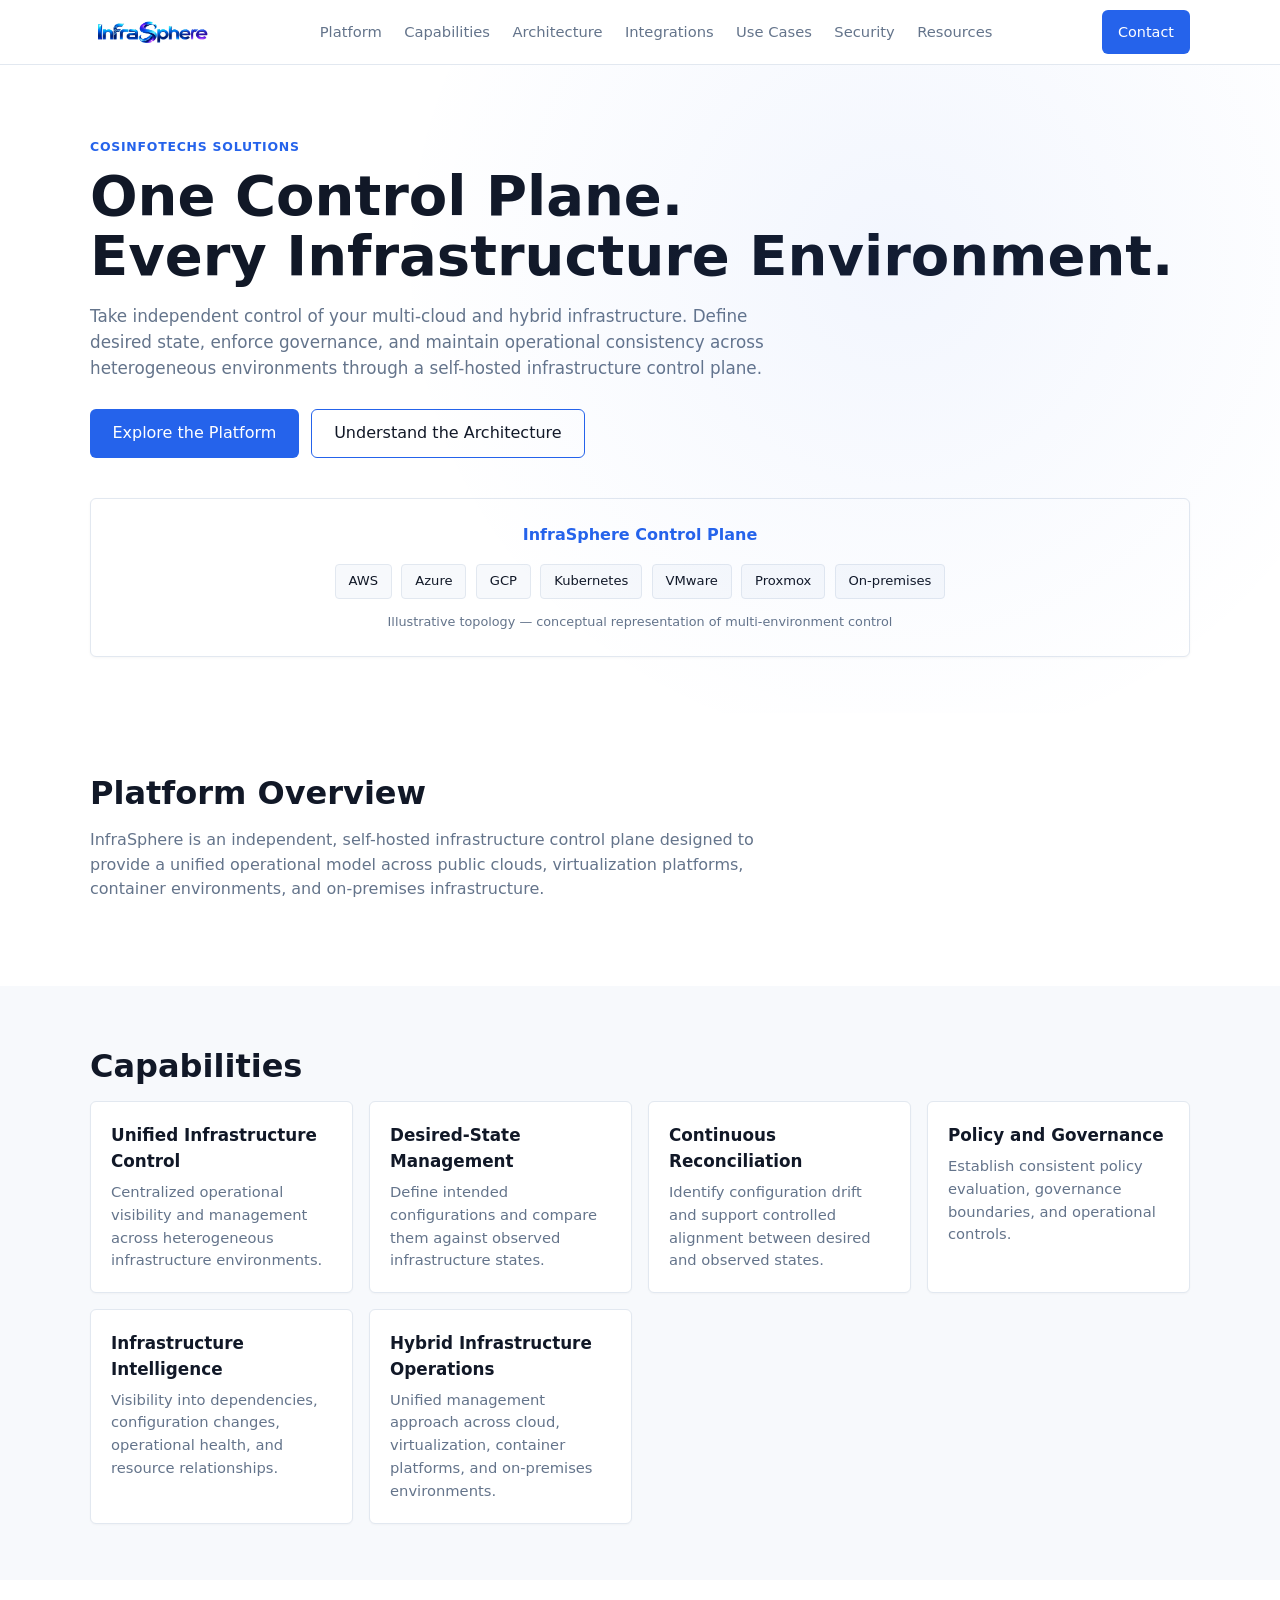
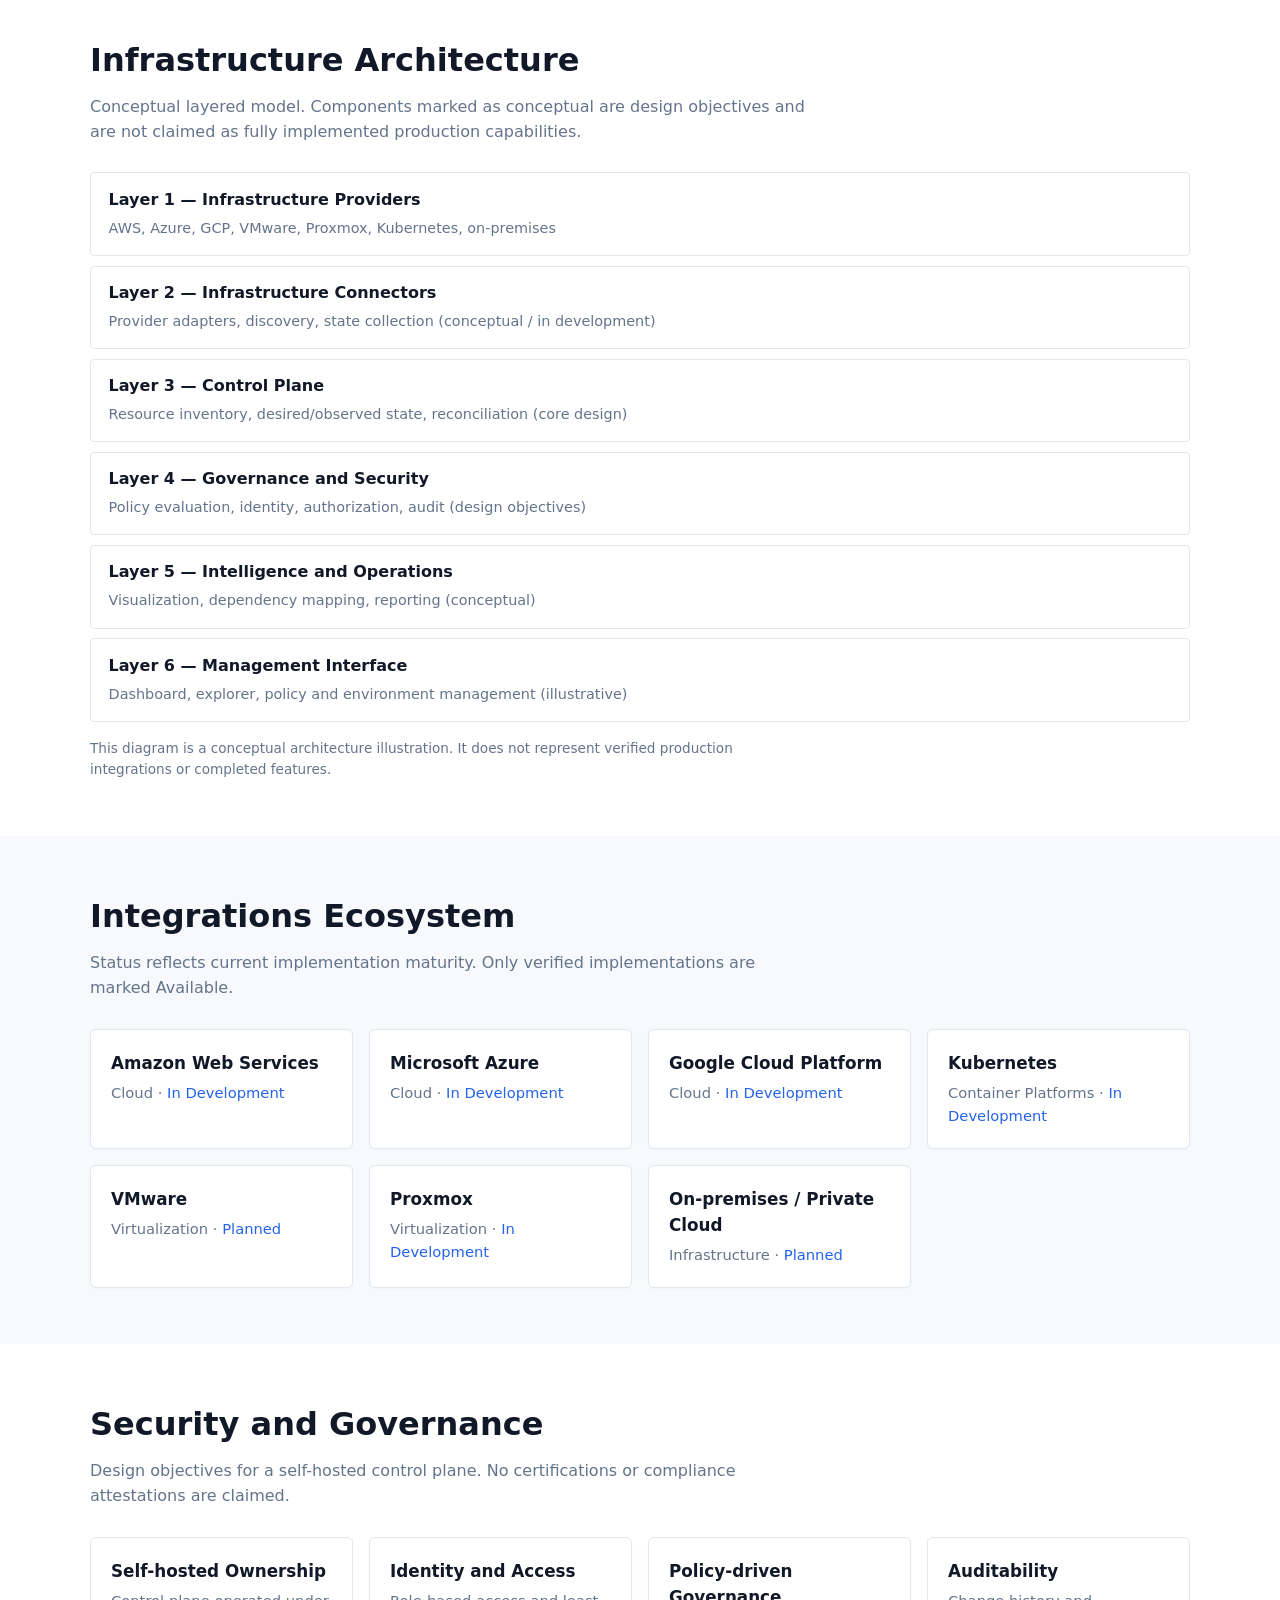
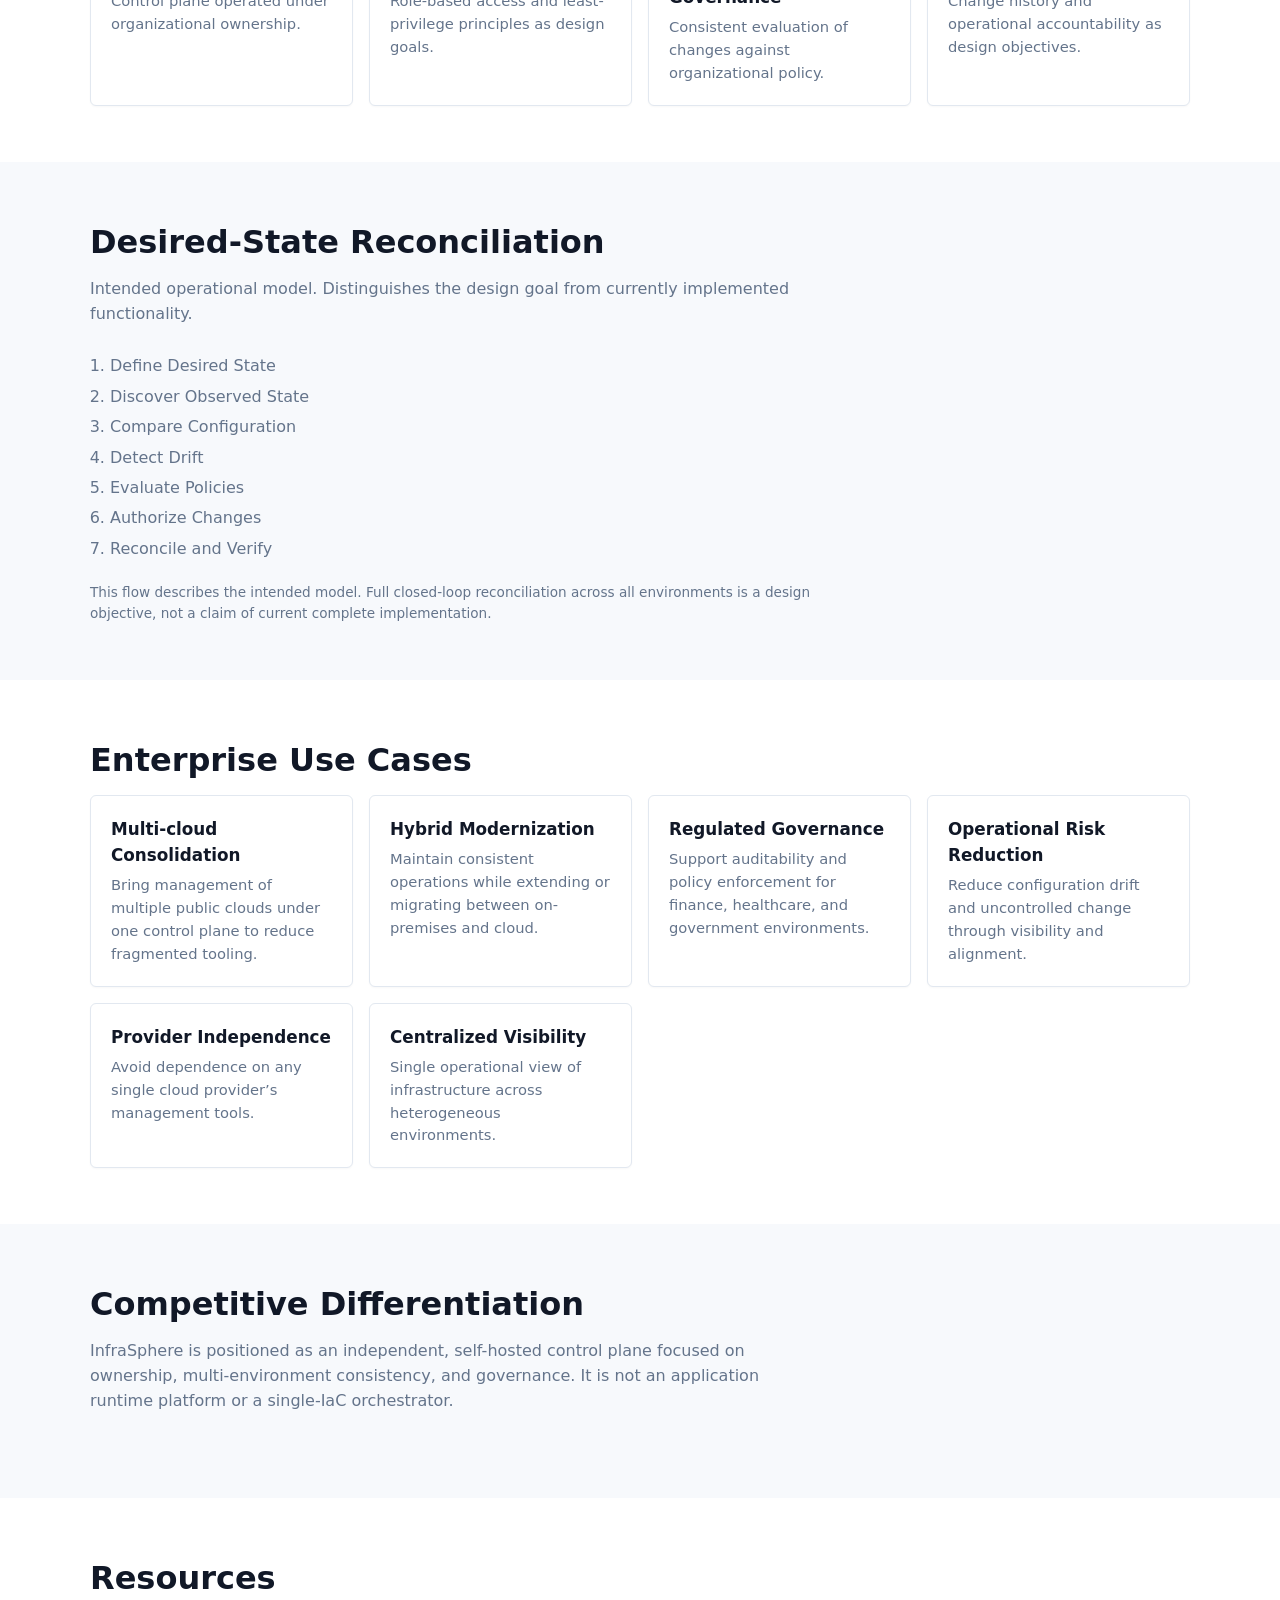
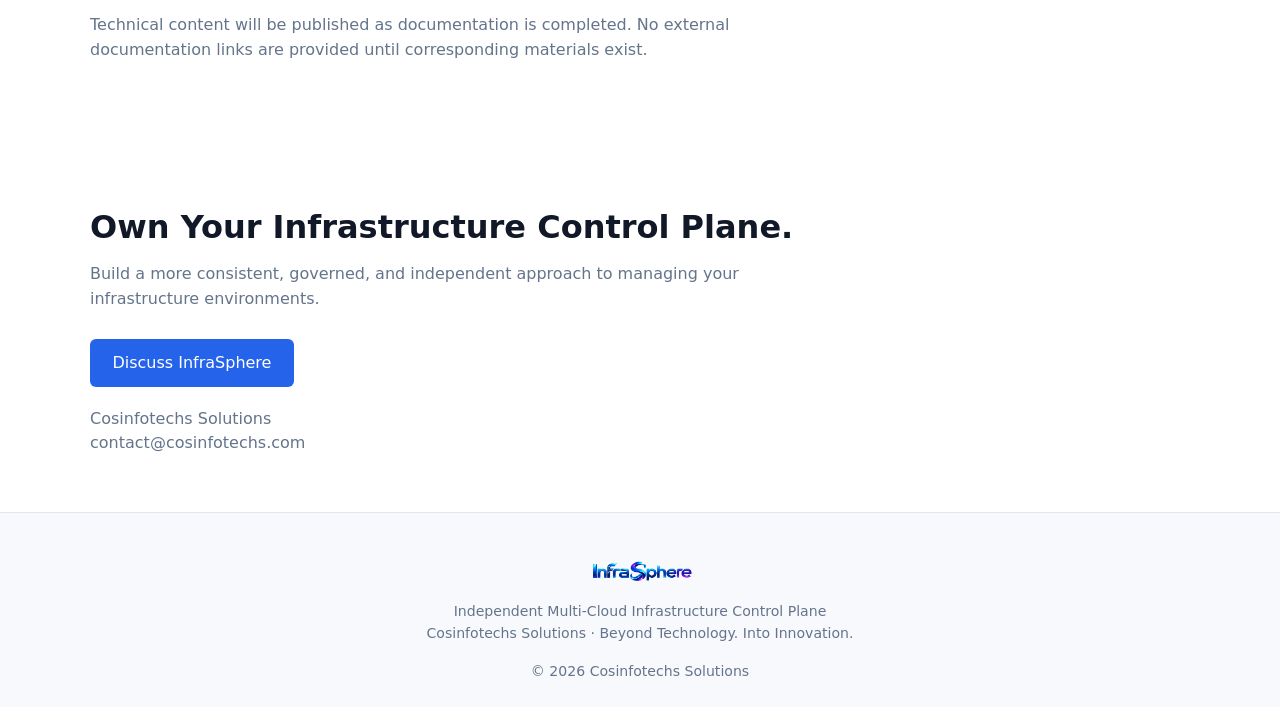
==== commit 85d8b3b0: "Switch to white enterprise design system per specification" ====
--- a/index.html
+++ b/index.html
@@ -5,9 +5,9 @@
   <meta name="viewport" content="width=device-width, initial-scale=1.0">
   <title>InfraSphere | Independent Multi-Cloud Infrastructure Control Plane</title>
   <meta name="description" content="InfraSphere by Cosinfotechs Solutions — Independent multi-cloud infrastructure control plane for desired-state management, governance, and operational consistency across heterogeneous environments.">
-  <meta name="theme-color" content="#080D18">
+  <meta name="theme-color" content="#FFFFFF">
   <link rel="icon" type="image/png" href="assets/logo.png">
-  <link rel="stylesheet" href="styles.css?v=enterprise">
+  <link rel="stylesheet" href="styles.css?v=white-enterprise">
 </head>
 <body>
   <header class="header">
--- a/styles.css
+++ b/styles.css
@@ -1,21 +1,27 @@
 :root {
-  --bg: #080D18;
-  --bg-alt: #101827;
-  --card: #141F30;
-  --accent: #20C7E8;
-  --accent-2: #477BFF;
-  --text: #F4F7FC;
-  --text-muted: #A7B3C5;
-  --border: rgba(167,179,197,0.15);
+  --bg: #FFFFFF;
+  --bg-alt: #F7F9FC;
+  --panel: #F1F5F9;
+  --card: #FFFFFF;
+  --accent: #2563EB;
+  --accent-2: #3B82F6;
+  --cyan: #06B6D4;
+  --text: #111827;
+  --text-muted: #64748B;
+  --text-muted-2: #94A3B8;
+  --border: #E2E8F0;
+  --success: #16A34A;
+  --warning: #D97706;
   --font: Inter, system-ui, -apple-system, BlinkMacSystemFont, "Segoe UI", Roboto, sans-serif;
+  --radius: 6px;
 }
 * { box-sizing: border-box; margin: 0; padding: 0; }
 html { scroll-behavior: smooth; }
-body { font-family: var(--font); background: var(--bg); color: var(--text); line-height: 1.55; }
+body { font-family: var(--font); background: #FFFFFF !important; color: var(--text); line-height: 1.55; }
 img { max-width: 100%; height: auto; display: block; }
 .container { max-width: 1140px; margin: 0 auto; padding: 0 1.25rem; }
 
-.header { position: sticky; top: 0; z-index: 100; background: rgba(8,13,24,0.95); border-bottom: 1px solid var(--border); backdrop-filter: blur(8px); }
+.header { position: sticky; top: 0; z-index: 100; background: #FFFFFF; border-bottom: 1px solid var(--border); }
 .header-inner { display: flex; align-items: center; justify-content: space-between; height: 64px; gap: 1rem; }
 .logo { height: 40px; width: auto; }
 .nav { display: flex; gap: 1.4rem; }
@@ -24,37 +30,39 @@
 .menu-toggle { display: none; background: none; border: none; cursor: pointer; padding: 8px; }
 .menu-toggle span { display: block; width: 20px; height: 2px; background: var(--text); margin: 5px 0; }
 
-.btn { display: inline-flex; align-items: center; justify-content: center; padding: 0.7rem 1.4rem; border-radius: 4px; font-weight: 500; text-decoration: none; min-height: 44px; }
-.btn-primary { background: var(--accent); color: #080D18; }
-.btn-primary:hover { filter: brightness(1.1); }
-.btn-secondary { background: transparent; color: var(--text); border: 1px solid var(--border); }
-.btn-small { padding: 0.45rem 1rem; font-size: 0.9rem; background: var(--accent-2); color: white; }
+.btn { display: inline-flex; align-items: center; justify-content: center; padding: 0.7rem 1.4rem; border-radius: var(--radius); font-weight: 500; text-decoration: none; min-height: 44px; transition: background 0.15s, border-color 0.15s; }
+.btn-primary { background: var(--accent); color: #FFFFFF; }
+.btn-primary:hover { background: #1d4ed8; }
+.btn-secondary { background: #FFFFFF; color: var(--text); border: 1px solid var(--accent); }
+.btn-secondary:hover { background: var(--bg-alt); }
+.btn-small { padding: 0.45rem 1rem; font-size: 0.9rem; background: var(--accent); color: white; }
 
-.hero { padding: 5rem 0 3.5rem; }
+.hero { padding: 4.5rem 0 3.5rem; background: #FFFFFF; position: relative; }
+.hero::before { content: ""; position: absolute; inset: 0; background: radial-gradient(circle at 70% 30%, rgba(37,99,235,0.06), transparent 50%); pointer-events: none; }
 .eyebrow { color: var(--accent); font-size: 0.78rem; font-weight: 600; letter-spacing: 0.06em; text-transform: uppercase; margin-bottom: 0.6rem; }
-h1 { font-size: clamp(2.1rem, 6vw, 3.6rem); font-weight: 650; line-height: 1.08; margin-bottom: 1rem; }
+h1 { font-size: clamp(2.1rem, 6vw, 3.5rem); font-weight: 650; line-height: 1.08; margin-bottom: 1rem; color: var(--text); }
 .lead { font-size: 1.05rem; color: var(--text-muted); max-width: 680px; margin-bottom: 1.75rem; }
 .hero-actions { display: flex; gap: 0.75rem; flex-wrap: wrap; margin-bottom: 2.5rem; }
-.hero-visual { background: var(--card); border: 1px solid var(--border); border-radius: 8px; padding: 1.5rem; text-align: center; }
+.hero-visual { background: #FFFFFF; border: 1px solid var(--border); border-radius: var(--radius); padding: 1.5rem; text-align: center; box-shadow: 0 1px 3px rgba(0,0,0,0.04); }
 .control-plane { font-weight: 600; color: var(--accent); margin-bottom: 1rem; }
 .provider-row { display: flex; flex-wrap: wrap; justify-content: center; gap: 0.6rem; margin-bottom: 0.8rem; }
-.provider-row span { background: var(--bg-alt); border: 1px solid var(--border); padding: 0.4rem 0.8rem; border-radius: 4px; font-size: 0.82rem; }
+.provider-row span { background: var(--bg-alt); border: 1px solid var(--border); padding: 0.4rem 0.8rem; border-radius: 4px; font-size: 0.82rem; color: var(--text); }
 .visual-note { color: var(--text-muted); font-size: 0.8rem; }
 
-.section { padding: 3.5rem 0; }
+.section { padding: 3.5rem 0; background: #FFFFFF; }
 .section-alt { background: var(--bg-alt); }
-h2 { font-size: clamp(1.5rem, 3.5vw, 2rem); font-weight: 600; margin-bottom: 0.6rem; }
+h2 { font-size: clamp(1.5rem, 3.5vw, 2rem); font-weight: 600; margin-bottom: 0.6rem; color: var(--text); }
 .section-lead { color: var(--text-muted); max-width: 720px; margin-bottom: 1.75rem; }
 
 .grid { display: grid; grid-template-columns: repeat(auto-fit, minmax(260px, 1fr)); gap: 1rem; }
-.card { background: var(--card); border: 1px solid var(--border); border-radius: 6px; padding: 1.25rem; }
-.card h3 { font-size: 1.05rem; margin-bottom: 0.4rem; }
+.card { background: #FFFFFF; border: 1px solid var(--border); border-radius: var(--radius); padding: 1.25rem; box-shadow: 0 1px 2px rgba(0,0,0,0.03); }
+.card h3 { font-size: 1.05rem; margin-bottom: 0.4rem; color: var(--text); }
 .card p { color: var(--text-muted); font-size: 0.92rem; }
 .card em { color: var(--accent); font-style: normal; font-weight: 500; }
 
 .layers { display: flex; flex-direction: column; gap: 0.6rem; }
-.layer { background: var(--card); border: 1px solid var(--border); border-radius: 4px; padding: 0.9rem 1.1rem; }
-.layer strong { display: block; margin-bottom: 0.2rem; }
+.layer { background: #FFFFFF; border: 1px solid var(--border); border-radius: 4px; padding: 0.9rem 1.1rem; }
+.layer strong { display: block; margin-bottom: 0.2rem; color: var(--text); }
 .layer span { color: var(--text-muted); font-size: 0.9rem; }
 
 .steps { margin: 1rem 0 1.25rem 1.25rem; color: var(--text-muted); }
@@ -62,13 +70,13 @@
 .note { color: var(--text-muted); font-size: 0.85rem; margin-top: 1rem; max-width: 720px; }
 .contact-info { margin-top: 1.25rem; color: var(--text-muted); }
 
-.footer { border-top: 1px solid var(--border); padding: 2.5rem 0 1.5rem; text-align: center; }
+.footer { border-top: 1px solid var(--border); padding: 2.5rem 0 1.5rem; text-align: center; background: var(--bg-alt); }
 .logo-footer { height: 36px; margin: 0 auto 0.75rem; }
 .footer p { color: var(--text-muted); font-size: 0.88rem; }
 .copyright { margin-top: 1rem; font-size: 0.78rem; }
 
 @media (max-width: 860px) {
-  .nav { position: fixed; top: 64px; left: 0; right: 0; background: var(--bg); flex-direction: column; padding: 1rem; gap: 0.8rem; border-bottom: 1px solid var(--border); transform: translateY(-120%); transition: transform 0.2s; }
+  .nav { position: fixed; top: 64px; left: 0; right: 0; background: #FFFFFF; flex-direction: column; padding: 1rem; gap: 0.8rem; border-bottom: 1px solid var(--border); transform: translateY(-120%); transition: transform 0.2s; }
   .nav.open { transform: translateY(0); }
   .menu-toggle { display: block; }
   .hero { padding: 3rem 0 2rem; }
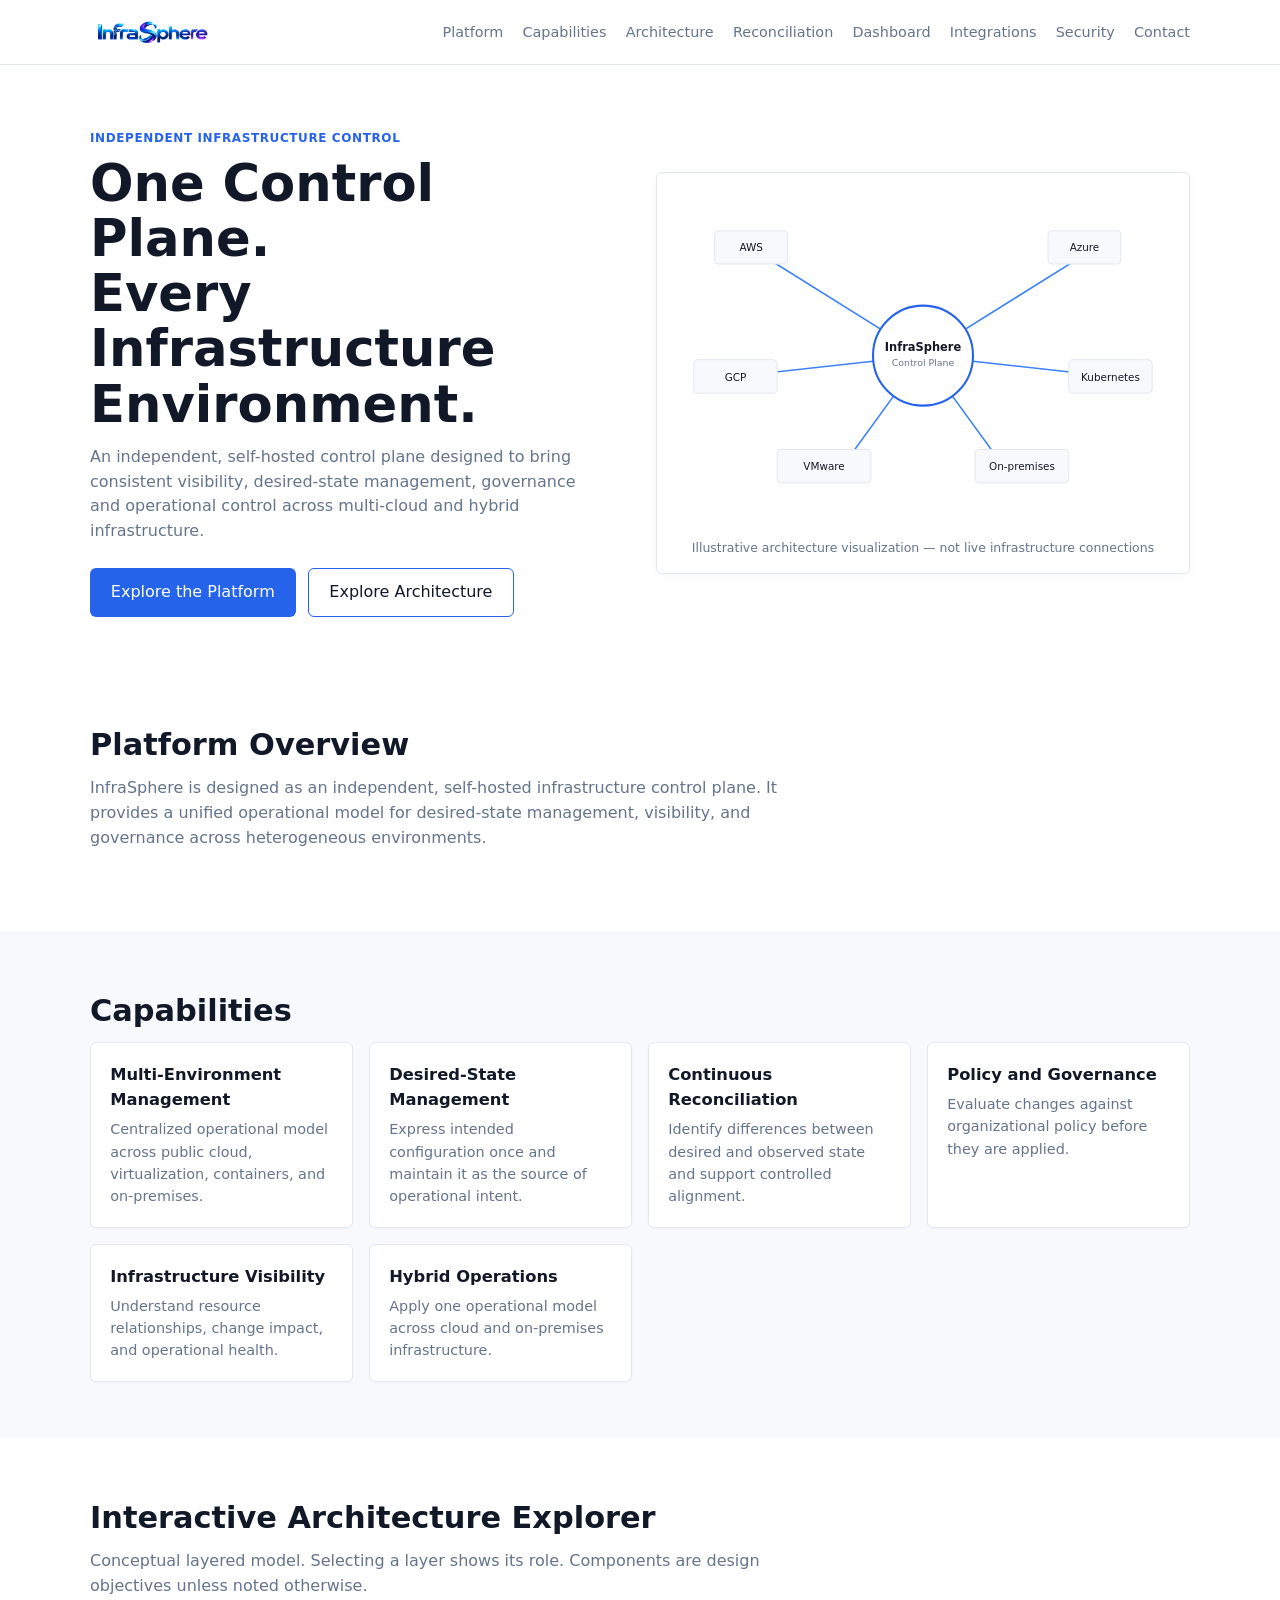
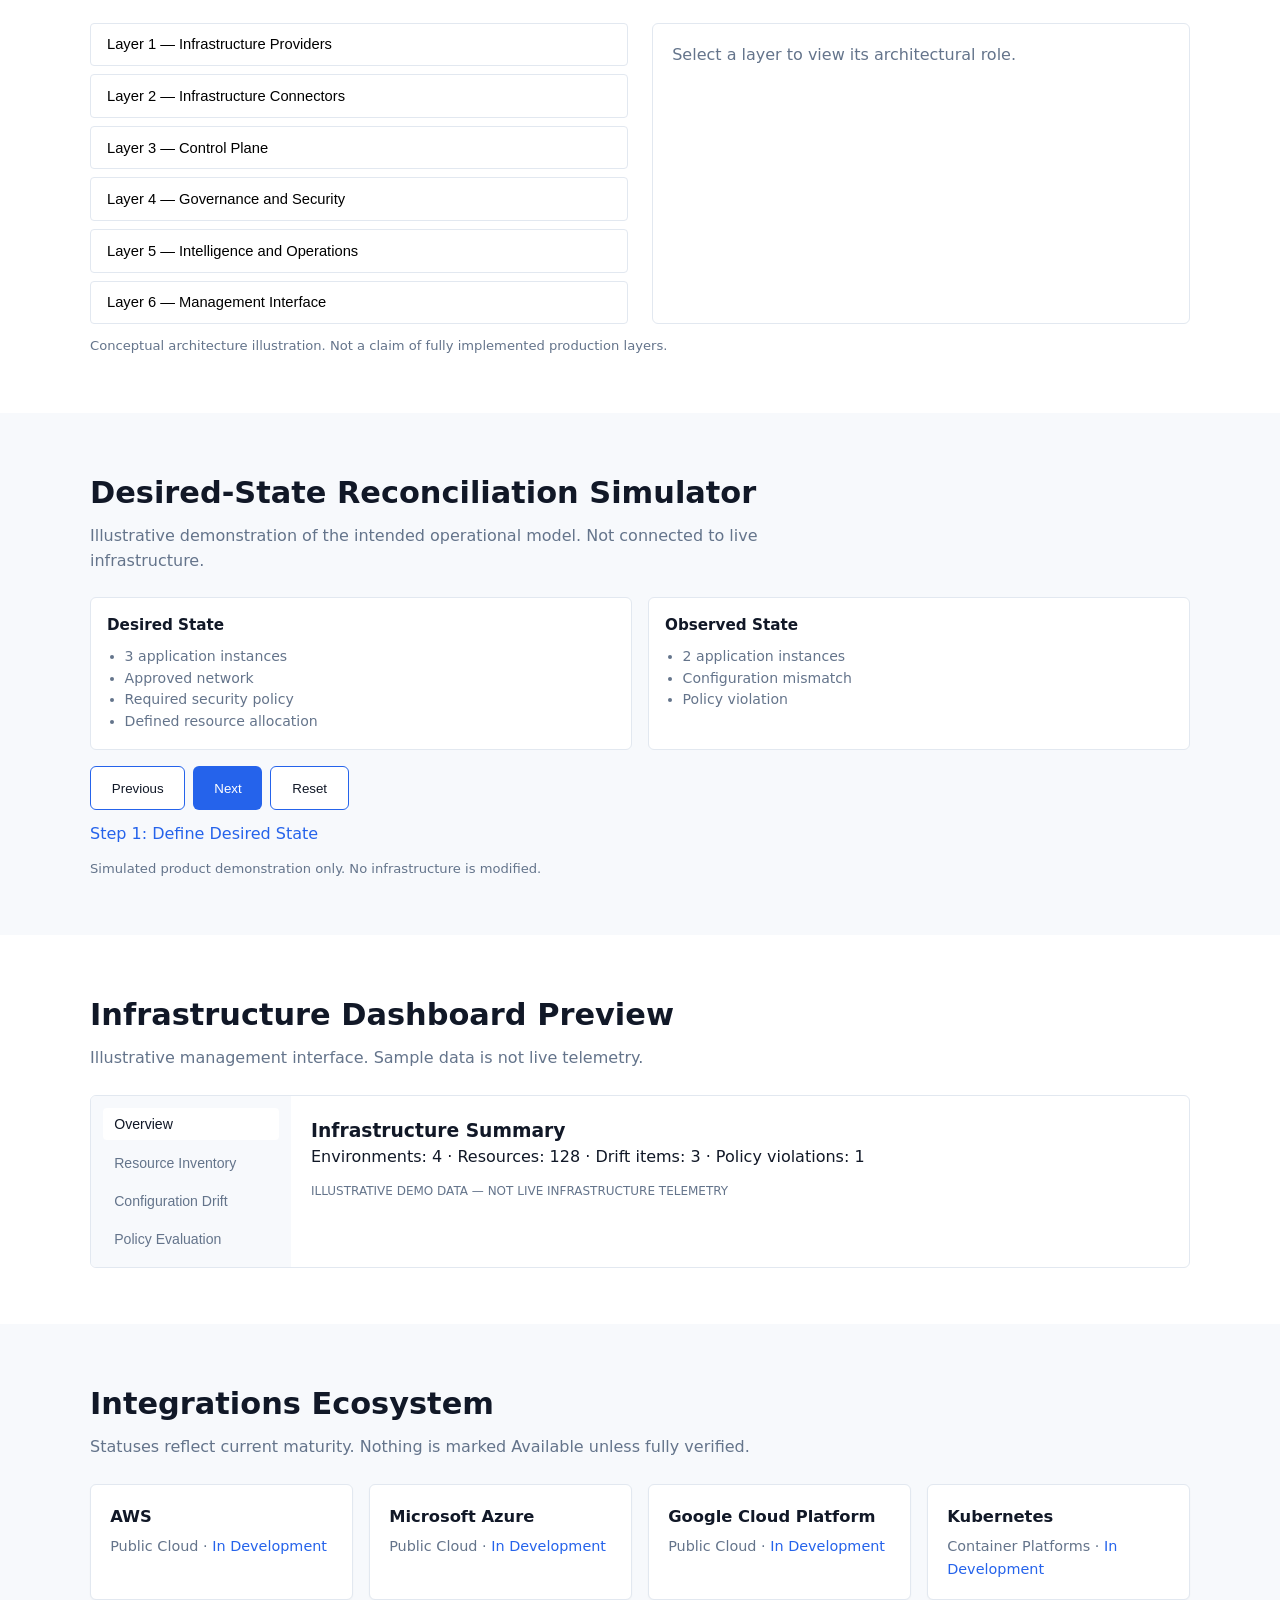
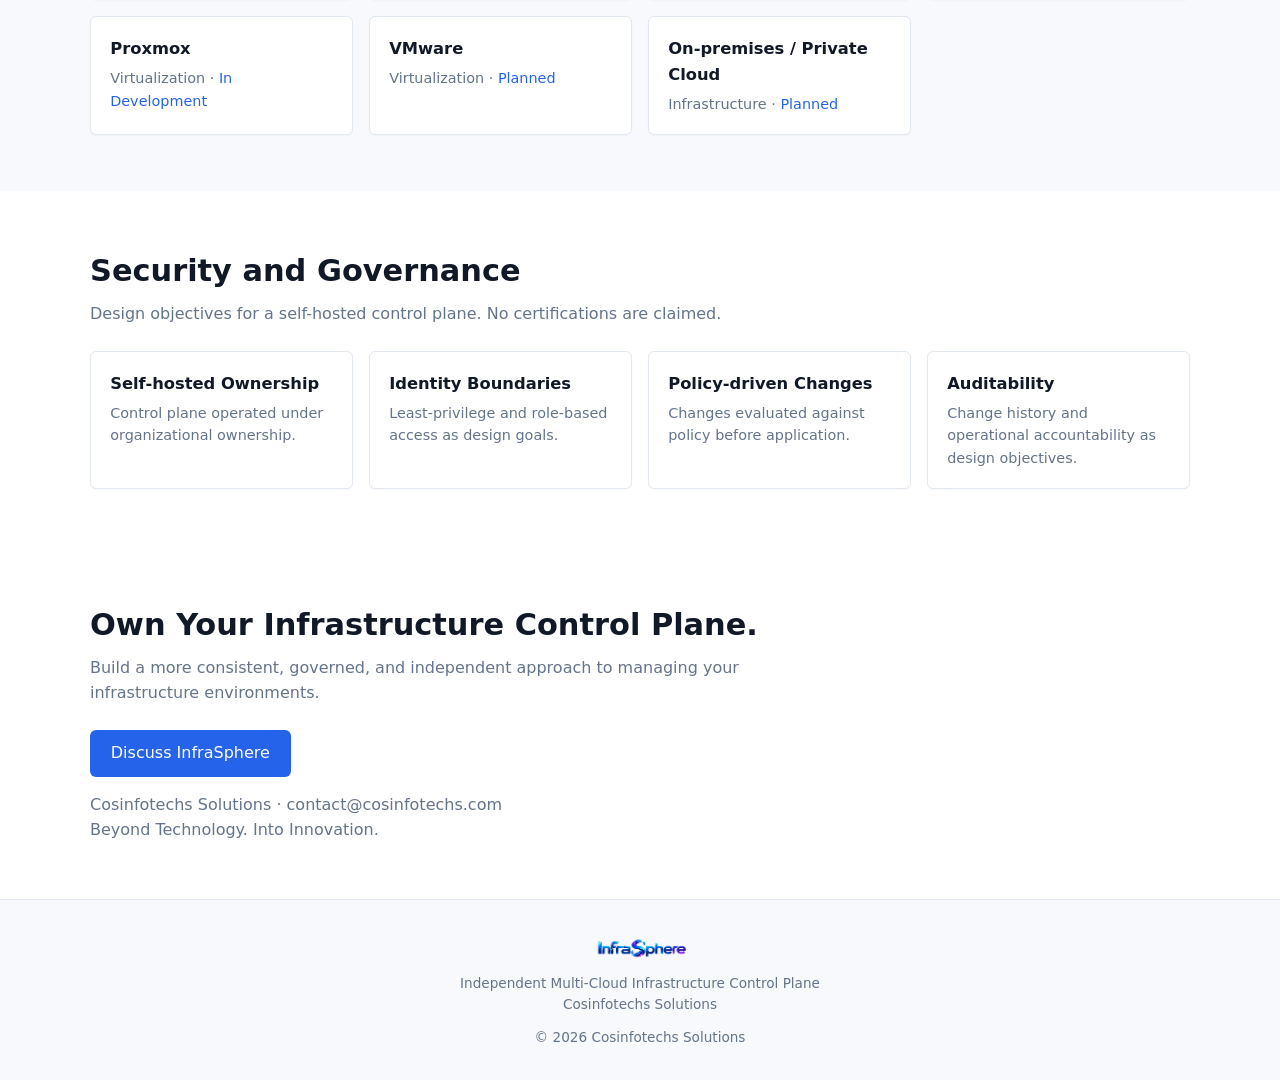
==== commit 38365c5e: "Advanced motion GUI: interactive topology, architecture explorer, reconciliation simulator, dashboar" ====
--- a/index.html
+++ b/index.html
@@ -4,45 +4,83 @@
   <meta charset="UTF-8">
   <meta name="viewport" content="width=device-width, initial-scale=1.0">
   <title>InfraSphere | Independent Multi-Cloud Infrastructure Control Plane</title>
-  <meta name="description" content="InfraSphere by Cosinfotechs Solutions — Independent multi-cloud infrastructure control plane for desired-state management, governance, and operational consistency across heterogeneous environments.">
+  <meta name="description" content="InfraSphere by Cosinfotechs Solutions — Independent, self-hosted multi-cloud and hybrid infrastructure control plane for desired-state management, governance, and operational consistency.">
   <meta name="theme-color" content="#FFFFFF">
   <link rel="icon" type="image/png" href="assets/logo.png">
-  <link rel="stylesheet" href="styles.css?v=white-enterprise">
+  <link rel="stylesheet" href="styles.css?v=motion2">
 </head>
 <body>
   <header class="header">
     <div class="container header-inner">
-      <a href="#top" class="logo-link"><img src="assets/logo.png" alt="InfraSphere" class="logo"></a>
+      <a href="#top"><img src="assets/logo.png" alt="InfraSphere" class="logo"></a>
       <nav class="nav" aria-label="Main">
         <a href="#platform">Platform</a>
         <a href="#capabilities">Capabilities</a>
         <a href="#architecture">Architecture</a>
+        <a href="#reconciliation">Reconciliation</a>
+        <a href="#dashboard">Dashboard</a>
         <a href="#integrations">Integrations</a>
-        <a href="#use-cases">Use Cases</a>
         <a href="#security">Security</a>
-        <a href="#resources">Resources</a>
+        <a href="#contact">Contact</a>
       </nav>
-      <a href="#contact" class="btn btn-small">Contact</a>
       <button class="menu-toggle" aria-label="Menu" aria-expanded="false"><span></span><span></span><span></span></button>
     </div>
   </header>
 
   <main id="top">
     <section class="hero">
-      <div class="container">
-        <p class="eyebrow">Cosinfotechs Solutions</p>
-        <h1>One Control Plane.<br>Every Infrastructure Environment.</h1>
-        <p class="lead">Take independent control of your multi-cloud and hybrid infrastructure. Define desired state, enforce governance, and maintain operational consistency across heterogeneous environments through a self-hosted infrastructure control plane.</p>
-        <div class="hero-actions">
-          <a href="#platform" class="btn btn-primary">Explore the Platform</a>
-          <a href="#architecture" class="btn btn-secondary">Understand the Architecture</a>
-        </div>
-        <div class="hero-visual" aria-hidden="true">
-          <div class="control-plane">InfraSphere Control Plane</div>
-          <div class="provider-row">
-            <span>AWS</span><span>Azure</span><span>GCP</span><span>Kubernetes</span><span>VMware</span><span>Proxmox</span><span>On-premises</span>
+      <div class="container hero-grid">
+        <div class="hero-copy">
+          <p class="eyebrow">INDEPENDENT INFRASTRUCTURE CONTROL</p>
+          <h1>One Control Plane.<br>Every Infrastructure Environment.</h1>
+          <p class="lead">An independent, self-hosted control plane designed to bring consistent visibility, desired-state management, governance and operational control across multi-cloud and hybrid infrastructure.</p>
+          <div class="hero-actions">
+            <a href="#platform" class="btn btn-primary">Explore the Platform</a>
+            <a href="#architecture" class="btn btn-secondary">Explore Architecture</a>
           </div>
-          <p class="visual-note">Illustrative topology — conceptual representation of multi-environment control</p>
+        </div>
+        <div class="hero-visual">
+          <svg viewBox="0 0 480 320" class="topology" aria-label="Illustrative infrastructure topology">
+            <defs>
+              <marker id="arrow" viewBox="0 0 10 10" refX="8" refY="5" markerWidth="6" markerHeight="6" orient="auto-start-reverse">
+                <path d="M 0 0 L 10 5 L 0 10 z" fill="#2563EB"/>
+              </marker>
+            </defs>
+            <line class="conn" x1="240" y1="160" x2="80" y2="60" stroke="#3B82F6" stroke-width="1.5" marker-end="url(#arrow)"/>
+            <line class="conn" x1="240" y1="160" x2="400" y2="60" stroke="#3B82F6" stroke-width="1.5" marker-end="url(#arrow)"/>
+            <line class="conn" x1="240" y1="160" x2="60" y2="180" stroke="#3B82F6" stroke-width="1.5" marker-end="url(#arrow)"/>
+            <line class="conn" x1="240" y1="160" x2="420" y2="180" stroke="#3B82F6" stroke-width="1.5" marker-end="url(#arrow)"/>
+            <line class="conn" x1="240" y1="160" x2="160" y2="270" stroke="#3B82F6" stroke-width="1.5" marker-end="url(#arrow)"/>
+            <line class="conn" x1="240" y1="160" x2="320" y2="270" stroke="#3B82F6" stroke-width="1.5" marker-end="url(#arrow)"/>
+            <circle class="center-node" cx="240" cy="160" r="48" fill="#FFFFFF" stroke="#2563EB" stroke-width="2"/>
+            <text x="240" y="156" text-anchor="middle" font-size="11" font-weight="600" fill="#111827">InfraSphere</text>
+            <text x="240" y="170" text-anchor="middle" font-size="9" fill="#64748B">Control Plane</text>
+            <g class="provider" data-status="In Development">
+              <rect x="40" y="40" width="70" height="32" rx="4" fill="#F7F9FC" stroke="#E2E8F0"/>
+              <text x="75" y="60" text-anchor="middle" font-size="10" fill="#111827">AWS</text>
+            </g>
+            <g class="provider">
+              <rect x="360" y="40" width="70" height="32" rx="4" fill="#F7F9FC" stroke="#E2E8F0"/>
+              <text x="395" y="60" text-anchor="middle" font-size="10" fill="#111827">Azure</text>
+            </g>
+            <g class="provider">
+              <rect x="20" y="164" width="80" height="32" rx="4" fill="#F7F9FC" stroke="#E2E8F0"/>
+              <text x="60" y="184" text-anchor="middle" font-size="10" fill="#111827">GCP</text>
+            </g>
+            <g class="provider">
+              <rect x="380" y="164" width="80" height="32" rx="4" fill="#F7F9FC" stroke="#E2E8F0"/>
+              <text x="420" y="184" text-anchor="middle" font-size="10" fill="#111827">Kubernetes</text>
+            </g>
+            <g class="provider">
+              <rect x="100" y="250" width="90" height="32" rx="4" fill="#F7F9FC" stroke="#E2E8F0"/>
+              <text x="145" y="270" text-anchor="middle" font-size="10" fill="#111827">VMware</text>
+            </g>
+            <g class="provider">
+              <rect x="290" y="250" width="90" height="32" rx="4" fill="#F7F9FC" stroke="#E2E8F0"/>
+              <text x="335" y="270" text-anchor="middle" font-size="10" fill="#111827">On-premises</text>
+            </g>
+          </svg>
+          <p class="visual-note">Illustrative architecture visualization — not live infrastructure connections</p>
         </div>
       </div>
     </section>
@@ -50,7 +88,7 @@
     <section id="platform" class="section">
       <div class="container">
         <h2>Platform Overview</h2>
-        <p class="section-lead">InfraSphere is an independent, self-hosted infrastructure control plane designed to provide a unified operational model across public clouds, virtualization platforms, container environments, and on-premises infrastructure.</p>
+        <p class="section-lead">InfraSphere is designed as an independent, self-hosted infrastructure control plane. It provides a unified operational model for desired-state management, visibility, and governance across heterogeneous environments.</p>
       </div>
     </section>
 
@@ -58,43 +96,101 @@
       <div class="container">
         <h2>Capabilities</h2>
         <div class="grid">
-          <article class="card"><h3>Unified Infrastructure Control</h3><p>Centralized operational visibility and management across heterogeneous infrastructure environments.</p></article>
-          <article class="card"><h3>Desired-State Management</h3><p>Define intended configurations and compare them against observed infrastructure states.</p></article>
-          <article class="card"><h3>Continuous Reconciliation</h3><p>Identify configuration drift and support controlled alignment between desired and observed states.</p></article>
-          <article class="card"><h3>Policy and Governance</h3><p>Establish consistent policy evaluation, governance boundaries, and operational controls.</p></article>
-          <article class="card"><h3>Infrastructure Intelligence</h3><p>Visibility into dependencies, configuration changes, operational health, and resource relationships.</p></article>
-          <article class="card"><h3>Hybrid Infrastructure Operations</h3><p>Unified management approach across cloud, virtualization, container platforms, and on-premises environments.</p></article>
+          <article class="card expandable"><h3>Multi-Environment Management</h3><p>Centralized operational model across public cloud, virtualization, containers, and on-premises.</p><div class="detail">Inputs: environment definitions. Outputs: unified inventory and change coordination.</div></article>
+          <article class="card expandable"><h3>Desired-State Management</h3><p>Express intended configuration once and maintain it as the source of operational intent.</p><div class="detail">Inputs: desired specifications. Outputs: comparison baseline for observed state.</div></article>
+          <article class="card expandable"><h3>Continuous Reconciliation</h3><p>Identify differences between desired and observed state and support controlled alignment.</p><div class="detail">Inputs: desired and observed snapshots. Outputs: drift reports and change proposals.</div></article>
+          <article class="card expandable"><h3>Policy and Governance</h3><p>Evaluate changes against organizational policy before they are applied.</p><div class="detail">Inputs: proposed changes. Outputs: allow / deny / require-approval decisions.</div></article>
+          <article class="card expandable"><h3>Infrastructure Visibility</h3><p>Understand resource relationships, change impact, and operational health.</p><div class="detail">Inputs: inventory and observations. Outputs: dependency and health views.</div></article>
+          <article class="card expandable"><h3>Hybrid Operations</h3><p>Apply one operational model across cloud and on-premises infrastructure.</p><div class="detail">Inputs: mixed environment targets. Outputs: consistent control and reporting.</div></article>
         </div>
       </div>
     </section>
 
     <section id="architecture" class="section">
       <div class="container">
-        <h2>Infrastructure Architecture</h2>
-        <p class="section-lead">Conceptual layered model. Components marked as conceptual are design objectives and are not claimed as fully implemented production capabilities.</p>
-        <div class="layers">
-          <div class="layer"><strong>Layer 1 — Infrastructure Providers</strong><span>AWS, Azure, GCP, VMware, Proxmox, Kubernetes, on-premises</span></div>
-          <div class="layer"><strong>Layer 2 — Infrastructure Connectors</strong><span>Provider adapters, discovery, state collection (conceptual / in development)</span></div>
-          <div class="layer"><strong>Layer 3 — Control Plane</strong><span>Resource inventory, desired/observed state, reconciliation (core design)</span></div>
-          <div class="layer"><strong>Layer 4 — Governance and Security</strong><span>Policy evaluation, identity, authorization, audit (design objectives)</span></div>
-          <div class="layer"><strong>Layer 5 — Intelligence and Operations</strong><span>Visualization, dependency mapping, reporting (conceptual)</span></div>
-          <div class="layer"><strong>Layer 6 — Management Interface</strong><span>Dashboard, explorer, policy and environment management (illustrative)</span></div>
-        </div>
-        <p class="note">This diagram is a conceptual architecture illustration. It does not represent verified production integrations or completed features.</p>
+        <h2>Interactive Architecture Explorer</h2>
+        <p class="section-lead">Conceptual layered model. Selecting a layer shows its role. Components are design objectives unless noted otherwise.</p>
+        <div class="arch-explorer">
+          <div class="layers">
+            <button class="layer" data-info="External environments the control plane is designed to manage.">Layer 1 — Infrastructure Providers</button>
+            <button class="layer" data-info="Provider adapters, discovery, state collection and normalization (conceptual / in development).">Layer 2 — Infrastructure Connectors</button>
+            <button class="layer" data-info="Resource inventory, desired/observed state, change coordination, reconciliation responsibilities.">Layer 3 — Control Plane</button>
+            <button class="layer" data-info="Policy evaluation, identity boundaries, authorization, change approval, auditability.">Layer 4 — Governance and Security</button>
+            <button class="layer" data-info="Resource relationships, dependency visibility, configuration analysis, operational reporting.">Layer 5 — Intelligence and Operations</button>
+            <button class="layer" data-info="Infrastructure explorer, environment management, policy management, administrative interface.">Layer 6 — Management Interface</button>
+          </div>
+          <div class="arch-info" id="archInfo">Select a layer to view its architectural role.</div>
+        </div>
+        <p class="note">Conceptual architecture illustration. Not a claim of fully implemented production layers.</p>
+      </div>
+    </section>
+
+    <section id="reconciliation" class="section section-alt">
+      <div class="container">
+        <h2>Desired-State Reconciliation Simulator</h2>
+        <p class="section-lead">Illustrative demonstration of the intended operational model. Not connected to live infrastructure.</p>
+        <div class="sim-panels">
+          <div class="sim-panel"><h3>Desired State</h3><ul id="desiredList"><li>3 application instances</li><li>Approved network</li><li>Required security policy</li><li>Defined resource allocation</li></ul></div>
+          <div class="sim-panel"><h3>Observed State</h3><ul id="observedList"><li>2 application instances</li><li>Configuration mismatch</li><li>Policy violation</li></ul></div>
+        </div>
+        <div class="sim-controls">
+          <button id="simPrev" class="btn btn-secondary">Previous</button>
+          <button id="simNext" class="btn btn-primary">Next</button>
+          <button id="simReset" class="btn btn-secondary">Reset</button>
+        </div>
+        <p class="sim-step" id="simStep">Step 1: Define Desired State</p>
+        <p class="note">Simulated product demonstration only. No infrastructure is modified.</p>
+      </div>
+    </section>
+
+    <section id="dashboard" class="section">
+      <div class="container">
+        <h2>Infrastructure Dashboard Preview</h2>
+        <p class="section-lead">Illustrative management interface. Sample data is not live telemetry.</p>
+        <div class="dash">
+          <aside class="dash-side">
+            <button class="dash-nav active" data-panel="overview">Overview</button>
+            <button class="dash-nav" data-panel="inventory">Resource Inventory</button>
+            <button class="dash-nav" data-panel="drift">Configuration Drift</button>
+            <button class="dash-nav" data-panel="policy">Policy Evaluation</button>
+          </aside>
+          <div class="dash-main">
+            <div class="dash-panel active" id="panel-overview">
+              <h3>Infrastructure Summary</h3>
+              <p>Environments: 4 · Resources: 128 · Drift items: 3 · Policy violations: 1</p>
+              <p class="demo-label">ILLUSTRATIVE DEMO DATA — NOT LIVE INFRASTRUCTURE TELEMETRY</p>
+            </div>
+            <div class="dash-panel" id="panel-inventory">
+              <h3>Resource Inventory</h3>
+              <p>Sample: 42 EC2 instances, 18 VMs, 6 Kubernetes namespaces, 12 networks.</p>
+              <p class="demo-label">ILLUSTRATIVE DEMO DATA</p>
+            </div>
+            <div class="dash-panel" id="panel-drift">
+              <h3>Configuration Drift</h3>
+              <p>Missing instance, unexpected security group rule, mismatched storage class.</p>
+              <p class="demo-label">ILLUSTRATIVE DEMO DATA</p>
+            </div>
+            <div class="dash-panel" id="panel-policy">
+              <h3>Policy Evaluation</h3>
+              <p>1 policy violation detected. Change requires authorization.</p>
+              <p class="demo-label">ILLUSTRATIVE DEMO DATA</p>
+            </div>
+          </div>
+        </div>
       </div>
     </section>
 
     <section id="integrations" class="section section-alt">
       <div class="container">
         <h2>Integrations Ecosystem</h2>
-        <p class="section-lead">Status reflects current implementation maturity. Only verified implementations are marked Available.</p>
+        <p class="section-lead">Statuses reflect current maturity. Nothing is marked Available unless fully verified.</p>
         <div class="grid">
-          <article class="card"><h3>Amazon Web Services</h3><p>Cloud · <em>In Development</em></p></article>
-          <article class="card"><h3>Microsoft Azure</h3><p>Cloud · <em>In Development</em></p></article>
-          <article class="card"><h3>Google Cloud Platform</h3><p>Cloud · <em>In Development</em></p></article>
+          <article class="card"><h3>AWS</h3><p>Public Cloud · <em>In Development</em></p></article>
+          <article class="card"><h3>Microsoft Azure</h3><p>Public Cloud · <em>In Development</em></p></article>
+          <article class="card"><h3>Google Cloud Platform</h3><p>Public Cloud · <em>In Development</em></p></article>
           <article class="card"><h3>Kubernetes</h3><p>Container Platforms · <em>In Development</em></p></article>
+          <article class="card"><h3>Proxmox</h3><p>Virtualization · <em>In Development</em></p></article>
           <article class="card"><h3>VMware</h3><p>Virtualization · <em>Planned</em></p></article>
-          <article class="card"><h3>Proxmox</h3><p>Virtualization · <em>In Development</em></p></article>
           <article class="card"><h3>On-premises / Private Cloud</h3><p>Infrastructure · <em>Planned</em></p></article>
         </div>
       </div>
@@ -103,58 +199,13 @@
     <section id="security" class="section">
       <div class="container">
         <h2>Security and Governance</h2>
-        <p class="section-lead">Design objectives for a self-hosted control plane. No certifications or compliance attestations are claimed.</p>
+        <p class="section-lead">Design objectives for a self-hosted control plane. No certifications are claimed.</p>
         <div class="grid">
           <article class="card"><h3>Self-hosted Ownership</h3><p>Control plane operated under organizational ownership.</p></article>
-          <article class="card"><h3>Identity and Access</h3><p>Role-based access and least-privilege principles as design goals.</p></article>
-          <article class="card"><h3>Policy-driven Governance</h3><p>Consistent evaluation of changes against organizational policy.</p></article>
+          <article class="card"><h3>Identity Boundaries</h3><p>Least-privilege and role-based access as design goals.</p></article>
+          <article class="card"><h3>Policy-driven Changes</h3><p>Changes evaluated against policy before application.</p></article>
           <article class="card"><h3>Auditability</h3><p>Change history and operational accountability as design objectives.</p></article>
         </div>
-      </div>
-    </section>
-
-    <section id="reconciliation" class="section section-alt">
-      <div class="container">
-        <h2>Desired-State Reconciliation</h2>
-        <p class="section-lead">Intended operational model. Distinguishes the design goal from currently implemented functionality.</p>
-        <ol class="steps">
-          <li>Define Desired State</li>
-          <li>Discover Observed State</li>
-          <li>Compare Configuration</li>
-          <li>Detect Drift</li>
-          <li>Evaluate Policies</li>
-          <li>Authorize Changes</li>
-          <li>Reconcile and Verify</li>
-        </ol>
-        <p class="note">This flow describes the intended model. Full closed-loop reconciliation across all environments is a design objective, not a claim of current complete implementation.</p>
-      </div>
-    </section>
-
-    <section id="use-cases" class="section">
-      <div class="container">
-        <h2>Enterprise Use Cases</h2>
-        <div class="grid">
-          <article class="card"><h3>Multi-cloud Consolidation</h3><p>Bring management of multiple public clouds under one control plane to reduce fragmented tooling.</p></article>
-          <article class="card"><h3>Hybrid Modernization</h3><p>Maintain consistent operations while extending or migrating between on-premises and cloud.</p></article>
-          <article class="card"><h3>Regulated Governance</h3><p>Support auditability and policy enforcement for finance, healthcare, and government environments.</p></article>
-          <article class="card"><h3>Operational Risk Reduction</h3><p>Reduce configuration drift and uncontrolled change through visibility and alignment.</p></article>
-          <article class="card"><h3>Provider Independence</h3><p>Avoid dependence on any single cloud provider’s management tools.</p></article>
-          <article class="card"><h3>Centralized Visibility</h3><p>Single operational view of infrastructure across heterogeneous environments.</p></article>
-        </div>
-      </div>
-    </section>
-
-    <section id="difference" class="section section-alt">
-      <div class="container">
-        <h2>Competitive Differentiation</h2>
-        <p class="section-lead">InfraSphere is positioned as an independent, self-hosted control plane focused on ownership, multi-environment consistency, and governance. It is not an application runtime platform or a single-IaC orchestrator.</p>
-      </div>
-    </section>
-
-    <section id="resources" class="section">
-      <div class="container">
-        <h2>Resources</h2>
-        <p class="section-lead">Technical content will be published as documentation is completed. No external documentation links are provided until corresponding materials exist.</p>
       </div>
     </section>
 
@@ -163,7 +214,7 @@
         <h2>Own Your Infrastructure Control Plane.</h2>
         <p class="section-lead">Build a more consistent, governed, and independent approach to managing your infrastructure environments.</p>
         <a href="mailto:contact@cosinfotechs.com" class="btn btn-primary">Discuss InfraSphere</a>
-        <p class="contact-info">Cosinfotechs Solutions<br>contact@cosinfotechs.com</p>
+        <p class="contact-info">Cosinfotechs Solutions · contact@cosinfotechs.com<br>Beyond Technology. Into Innovation.</p>
       </div>
     </section>
   </main>
@@ -171,10 +222,10 @@
   <footer class="footer">
     <div class="container">
       <img src="assets/logo.png" alt="InfraSphere" class="logo-footer">
-      <p>Independent Multi-Cloud Infrastructure Control Plane<br>Cosinfotechs Solutions · Beyond Technology. Into Innovation.</p>
+      <p>Independent Multi-Cloud Infrastructure Control Plane<br>Cosinfotechs Solutions</p>
       <p class="copyright">© 2026 Cosinfotechs Solutions</p>
     </div>
   </footer>
-  <script src="script.js"></script>
+  <script src="script.js?v=motion2"></script>
 </body>
 </html>
--- a/styles.css
+++ b/styles.css
@@ -1,17 +1,7 @@
 :root {
-  --bg: #FFFFFF;
-  --bg-alt: #F7F9FC;
-  --panel: #F1F5F9;
-  --card: #FFFFFF;
-  --accent: #2563EB;
-  --accent-2: #3B82F6;
-  --cyan: #06B6D4;
-  --text: #111827;
-  --text-muted: #64748B;
-  --text-muted-2: #94A3B8;
-  --border: #E2E8F0;
-  --success: #16A34A;
-  --warning: #D97706;
+  --bg: #FFFFFF; --bg-alt: #F7F9FC; --panel: #F1F5F9; --card: #FFFFFF;
+  --accent: #2563EB; --accent-2: #3B82F6; --cyan: #06B6D4;
+  --text: #111827; --text-muted: #64748B; --border: #E2E8F0;
   --font: Inter, system-ui, -apple-system, BlinkMacSystemFont, "Segoe UI", Roboto, sans-serif;
   --radius: 6px;
 }
@@ -22,68 +12,88 @@
 .container { max-width: 1140px; margin: 0 auto; padding: 0 1.25rem; }
 
 .header { position: sticky; top: 0; z-index: 100; background: #FFFFFF; border-bottom: 1px solid var(--border); }
-.header-inner { display: flex; align-items: center; justify-content: space-between; height: 64px; gap: 1rem; }
-.logo { height: 40px; width: auto; }
-.nav { display: flex; gap: 1.4rem; }
-.nav a { color: var(--text-muted); text-decoration: none; font-size: 0.92rem; }
-.nav a:hover { color: var(--text); }
+.header-inner { display: flex; align-items: center; justify-content: space-between; height: 64px; }
+.logo { height: 40px; }
+.nav { display: flex; gap: 1.2rem; flex-wrap: wrap; }
+.nav a { color: var(--text-muted); text-decoration: none; font-size: 0.9rem; }
+.nav a:hover { color: var(--accent); }
 .menu-toggle { display: none; background: none; border: none; cursor: pointer; padding: 8px; }
 .menu-toggle span { display: block; width: 20px; height: 2px; background: var(--text); margin: 5px 0; }
 
-.btn { display: inline-flex; align-items: center; justify-content: center; padding: 0.7rem 1.4rem; border-radius: var(--radius); font-weight: 500; text-decoration: none; min-height: 44px; transition: background 0.15s, border-color 0.15s; }
+.btn { display: inline-flex; align-items: center; justify-content: center; padding: 0.7rem 1.3rem; border-radius: var(--radius); font-weight: 500; text-decoration: none; min-height: 44px; border: none; cursor: pointer; }
 .btn-primary { background: var(--accent); color: #FFFFFF; }
 .btn-primary:hover { background: #1d4ed8; }
 .btn-secondary { background: #FFFFFF; color: var(--text); border: 1px solid var(--accent); }
 .btn-secondary:hover { background: var(--bg-alt); }
-.btn-small { padding: 0.45rem 1rem; font-size: 0.9rem; background: var(--accent); color: white; }
 
-.hero { padding: 4.5rem 0 3.5rem; background: #FFFFFF; position: relative; }
-.hero::before { content: ""; position: absolute; inset: 0; background: radial-gradient(circle at 70% 30%, rgba(37,99,235,0.06), transparent 50%); pointer-events: none; }
-.eyebrow { color: var(--accent); font-size: 0.78rem; font-weight: 600; letter-spacing: 0.06em; text-transform: uppercase; margin-bottom: 0.6rem; }
-h1 { font-size: clamp(2.1rem, 6vw, 3.5rem); font-weight: 650; line-height: 1.08; margin-bottom: 1rem; color: var(--text); }
-.lead { font-size: 1.05rem; color: var(--text-muted); max-width: 680px; margin-bottom: 1.75rem; }
-.hero-actions { display: flex; gap: 0.75rem; flex-wrap: wrap; margin-bottom: 2.5rem; }
-.hero-visual { background: #FFFFFF; border: 1px solid var(--border); border-radius: var(--radius); padding: 1.5rem; text-align: center; box-shadow: 0 1px 3px rgba(0,0,0,0.04); }
-.control-plane { font-weight: 600; color: var(--accent); margin-bottom: 1rem; }
-.provider-row { display: flex; flex-wrap: wrap; justify-content: center; gap: 0.6rem; margin-bottom: 0.8rem; }
-.provider-row span { background: var(--bg-alt); border: 1px solid var(--border); padding: 0.4rem 0.8rem; border-radius: 4px; font-size: 0.82rem; color: var(--text); }
-.visual-note { color: var(--text-muted); font-size: 0.8rem; }
+.hero { padding: 4rem 0 3rem; }
+.hero-grid { display: grid; grid-template-columns: 1fr 1fr; gap: 2rem; align-items: center; }
+.eyebrow { color: var(--accent); font-size: 0.75rem; font-weight: 600; letter-spacing: 0.05em; text-transform: uppercase; margin-bottom: 0.5rem; }
+h1 { font-size: clamp(2rem, 5vw, 3.2rem); font-weight: 650; line-height: 1.08; margin-bottom: 0.8rem; }
+.lead { color: var(--text-muted); max-width: 520px; margin-bottom: 1.5rem; }
+.hero-actions { display: flex; gap: 0.75rem; flex-wrap: wrap; }
+.hero-visual { background: #FFFFFF; border: 1px solid var(--border); border-radius: var(--radius); padding: 1rem; box-shadow: 0 2px 8px rgba(0,0,0,0.04); }
+.topology { width: 100%; height: auto; }
+.conn { stroke-dasharray: 200; stroke-dashoffset: 200; animation: draw 2.5s ease forwards; }
+@keyframes draw { to { stroke-dashoffset: 0; } }
+.center-node { animation: pulse 3s ease-in-out infinite; }
+@keyframes pulse { 0%,100% { stroke-width: 2; } 50% { stroke-width: 3; } }
+.visual-note { text-align: center; color: var(--text-muted); font-size: 0.78rem; margin-top: 0.5rem; }
 
 .section { padding: 3.5rem 0; background: #FFFFFF; }
 .section-alt { background: var(--bg-alt); }
-h2 { font-size: clamp(1.5rem, 3.5vw, 2rem); font-weight: 600; margin-bottom: 0.6rem; color: var(--text); }
-.section-lead { color: var(--text-muted); max-width: 720px; margin-bottom: 1.75rem; }
+h2 { font-size: clamp(1.45rem, 3vw, 1.9rem); font-weight: 600; margin-bottom: 0.5rem; }
+.section-lead { color: var(--text-muted); max-width: 720px; margin-bottom: 1.5rem; }
 
-.grid { display: grid; grid-template-columns: repeat(auto-fit, minmax(260px, 1fr)); gap: 1rem; }
-.card { background: #FFFFFF; border: 1px solid var(--border); border-radius: var(--radius); padding: 1.25rem; box-shadow: 0 1px 2px rgba(0,0,0,0.03); }
-.card h3 { font-size: 1.05rem; margin-bottom: 0.4rem; color: var(--text); }
-.card p { color: var(--text-muted); font-size: 0.92rem; }
+.grid { display: grid; grid-template-columns: repeat(auto-fit, minmax(250px, 1fr)); gap: 1rem; }
+.card { background: #FFFFFF; border: 1px solid var(--border); border-radius: var(--radius); padding: 1.2rem; box-shadow: 0 1px 2px rgba(0,0,0,0.03); transition: border-color 0.15s, transform 0.15s; }
+.card:hover { border-color: var(--accent); transform: translateY(-2px); }
+.card h3 { font-size: 1.02rem; margin-bottom: 0.35rem; }
+.card p { color: var(--text-muted); font-size: 0.9rem; }
 .card em { color: var(--accent); font-style: normal; font-weight: 500; }
+.detail { display: none; margin-top: 0.6rem; padding-top: 0.6rem; border-top: 1px solid var(--border); color: var(--text-muted); font-size: 0.85rem; }
+.card.open .detail { display: block; }
 
-.layers { display: flex; flex-direction: column; gap: 0.6rem; }
-.layer { background: #FFFFFF; border: 1px solid var(--border); border-radius: 4px; padding: 0.9rem 1.1rem; }
-.layer strong { display: block; margin-bottom: 0.2rem; color: var(--text); }
-.layer span { color: var(--text-muted); font-size: 0.9rem; }
+.arch-explorer { display: grid; grid-template-columns: 1fr 1fr; gap: 1.5rem; }
+.layers { display: flex; flex-direction: column; gap: 0.5rem; }
+.layer { background: #FFFFFF; border: 1px solid var(--border); border-radius: 4px; padding: 0.8rem 1rem; text-align: left; cursor: pointer; font-size: 0.92rem; }
+.layer.active, .layer:hover { border-color: var(--accent); background: var(--bg-alt); }
+.arch-info { background: #FFFFFF; border: 1px solid var(--border); border-radius: var(--radius); padding: 1.2rem; color: var(--text-muted); min-height: 120px; }
 
-.steps { margin: 1rem 0 1.25rem 1.25rem; color: var(--text-muted); }
-.steps li { margin-bottom: 0.35rem; }
-.note { color: var(--text-muted); font-size: 0.85rem; margin-top: 1rem; max-width: 720px; }
-.contact-info { margin-top: 1.25rem; color: var(--text-muted); }
+.sim-panels { display: grid; grid-template-columns: 1fr 1fr; gap: 1rem; margin-bottom: 1rem; }
+.sim-panel { background: #FFFFFF; border: 1px solid var(--border); border-radius: var(--radius); padding: 1rem; }
+.sim-panel h3 { font-size: 0.95rem; margin-bottom: 0.5rem; }
+.sim-panel ul { margin-left: 1.1rem; color: var(--text-muted); font-size: 0.88rem; }
+.sim-controls { display: flex; gap: 0.5rem; margin-bottom: 0.75rem; }
+.sim-step { font-weight: 500; color: var(--accent); }
+.note { color: var(--text-muted); font-size: 0.82rem; margin-top: 0.75rem; }
 
-.footer { border-top: 1px solid var(--border); padding: 2.5rem 0 1.5rem; text-align: center; background: var(--bg-alt); }
-.logo-footer { height: 36px; margin: 0 auto 0.75rem; }
-.footer p { color: var(--text-muted); font-size: 0.88rem; }
-.copyright { margin-top: 1rem; font-size: 0.78rem; }
+.dash { display: grid; grid-template-columns: 200px 1fr; border: 1px solid var(--border); border-radius: var(--radius); overflow: hidden; background: #FFFFFF; }
+.dash-side { background: var(--bg-alt); padding: 0.75rem; display: flex; flex-direction: column; gap: 0.4rem; }
+.dash-nav { background: none; border: none; text-align: left; padding: 0.5rem 0.7rem; border-radius: 4px; cursor: pointer; font-size: 0.88rem; color: var(--text-muted); }
+.dash-nav.active, .dash-nav:hover { background: #FFFFFF; color: var(--text); }
+.dash-main { padding: 1.25rem; }
+.dash-panel { display: none; }
+.dash-panel.active { display: block; }
+.demo-label { margin-top: 0.75rem; font-size: 0.75rem; color: var(--text-muted); font-weight: 500; }
 
-@media (max-width: 860px) {
-  .nav { position: fixed; top: 64px; left: 0; right: 0; background: #FFFFFF; flex-direction: column; padding: 1rem; gap: 0.8rem; border-bottom: 1px solid var(--border); transform: translateY(-120%); transition: transform 0.2s; }
+.contact-info { margin-top: 1rem; color: var(--text-muted); }
+.footer { border-top: 1px solid var(--border); padding: 2rem 0; text-align: center; background: var(--bg-alt); }
+.logo-footer { height: 32px; margin: 0 auto 0.6rem; }
+.footer p { color: var(--text-muted); font-size: 0.85rem; }
+.copyright { margin-top: 0.75rem; font-size: 0.75rem; }
+
+@media (max-width: 900px) {
+  .nav { position: fixed; top: 64px; left: 0; right: 0; background: #FFFFFF; flex-direction: column; padding: 1rem; border-bottom: 1px solid var(--border); transform: translateY(-120%); transition: transform 0.2s; }
   .nav.open { transform: translateY(0); }
   .menu-toggle { display: block; }
-  .hero { padding: 3rem 0 2rem; }
-  .section { padding: 2.5rem 0; }
-  .hero-actions { flex-direction: column; }
+  .hero-grid, .arch-explorer, .sim-panels, .dash { grid-template-columns: 1fr; }
+  .hero-actions, .sim-controls { flex-direction: column; }
   .btn { width: 100%; }
   .grid { grid-template-columns: 1fr; }
 }
 a:focus-visible, button:focus-visible { outline: 2px solid var(--accent); outline-offset: 2px; }
-@media (prefers-reduced-motion: reduce) { * { animation: none !important; transition: none !important; } }
+@media (prefers-reduced-motion: reduce) {
+  .conn, .center-node { animation: none; }
+  * { transition: none !important; }
+}
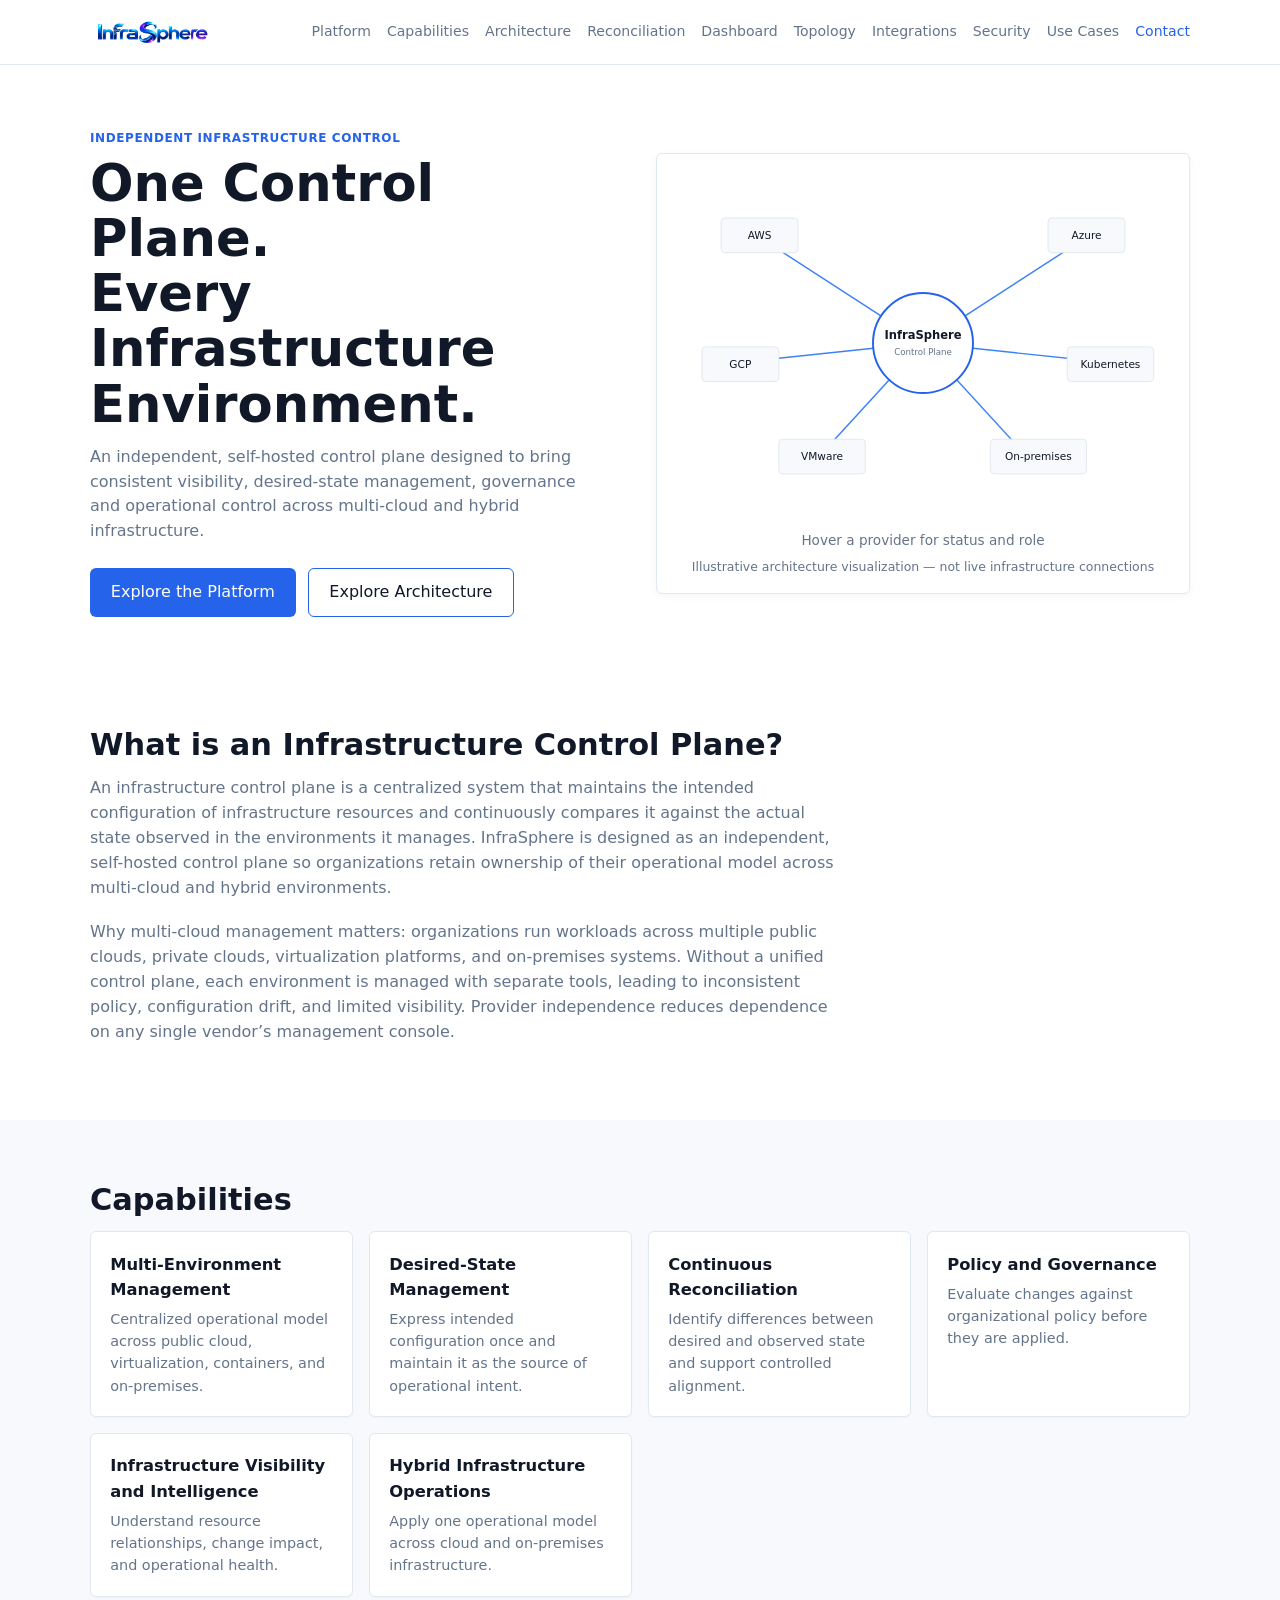
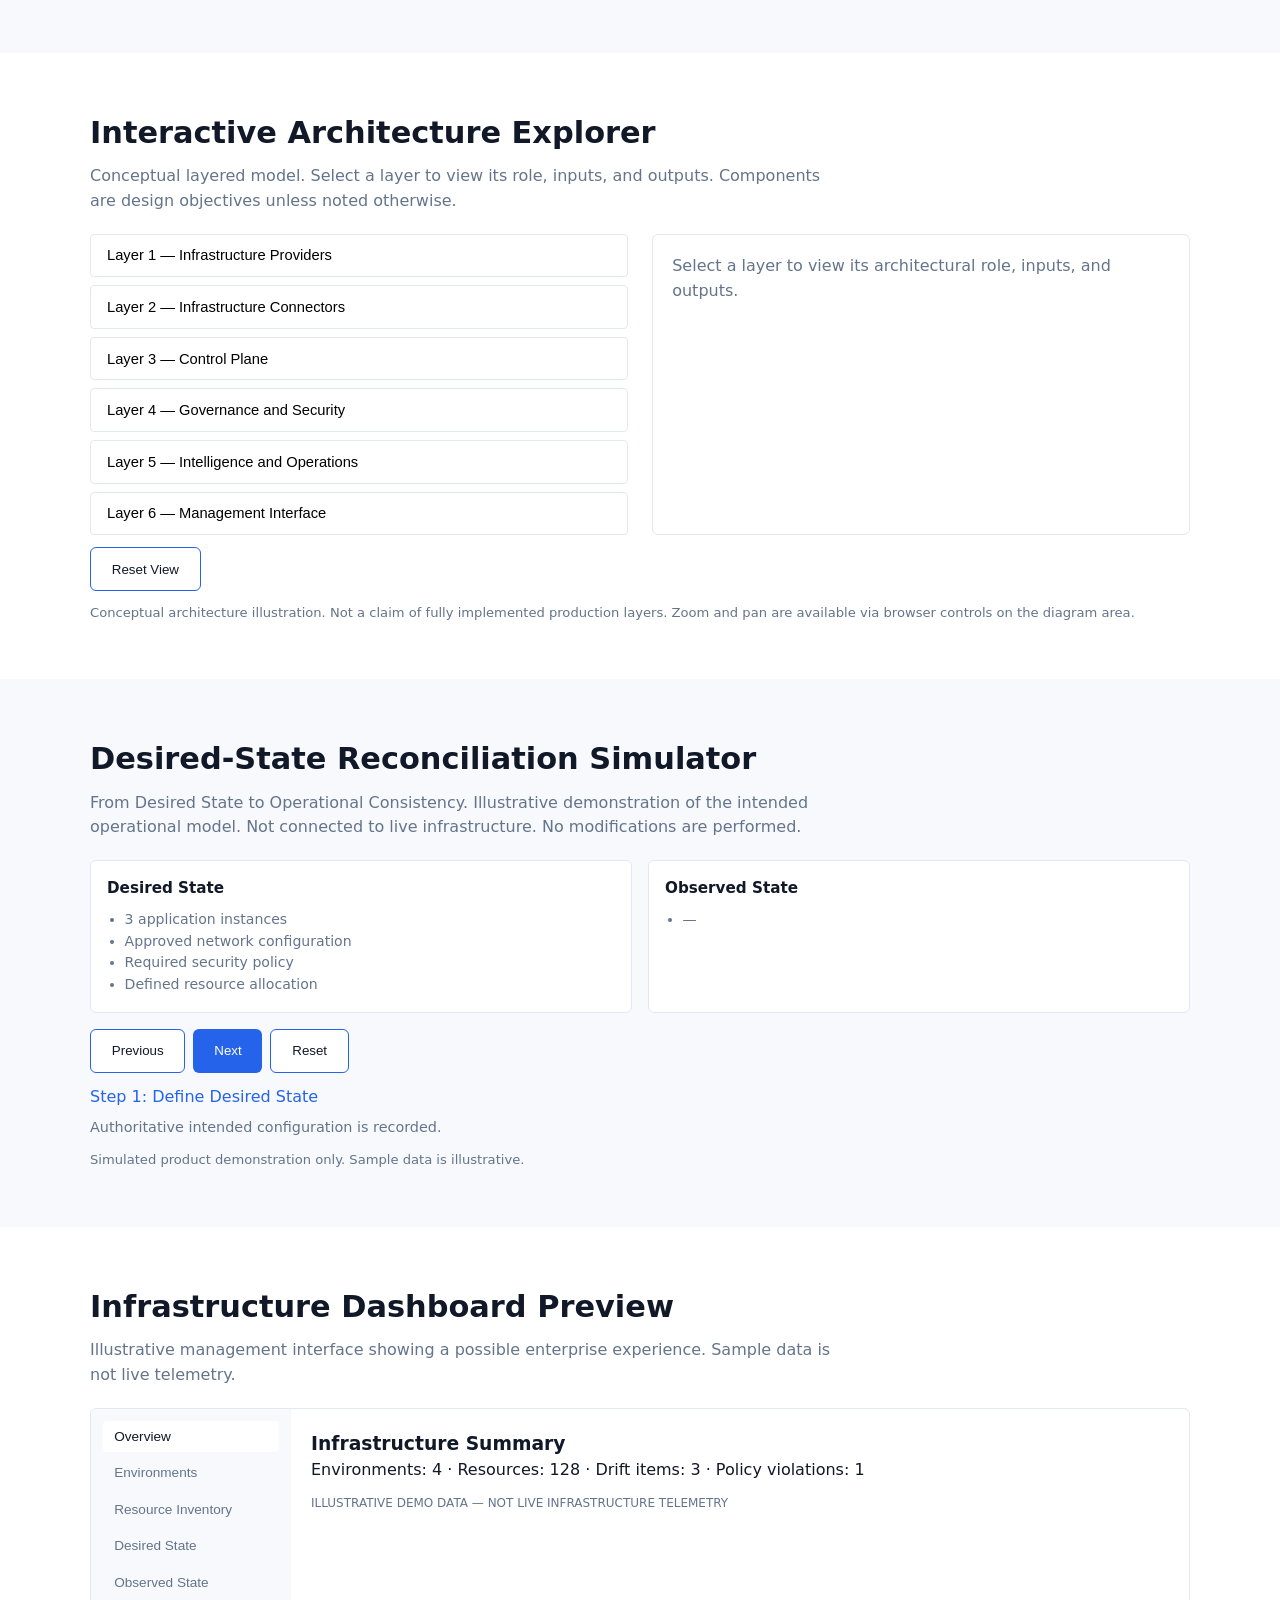
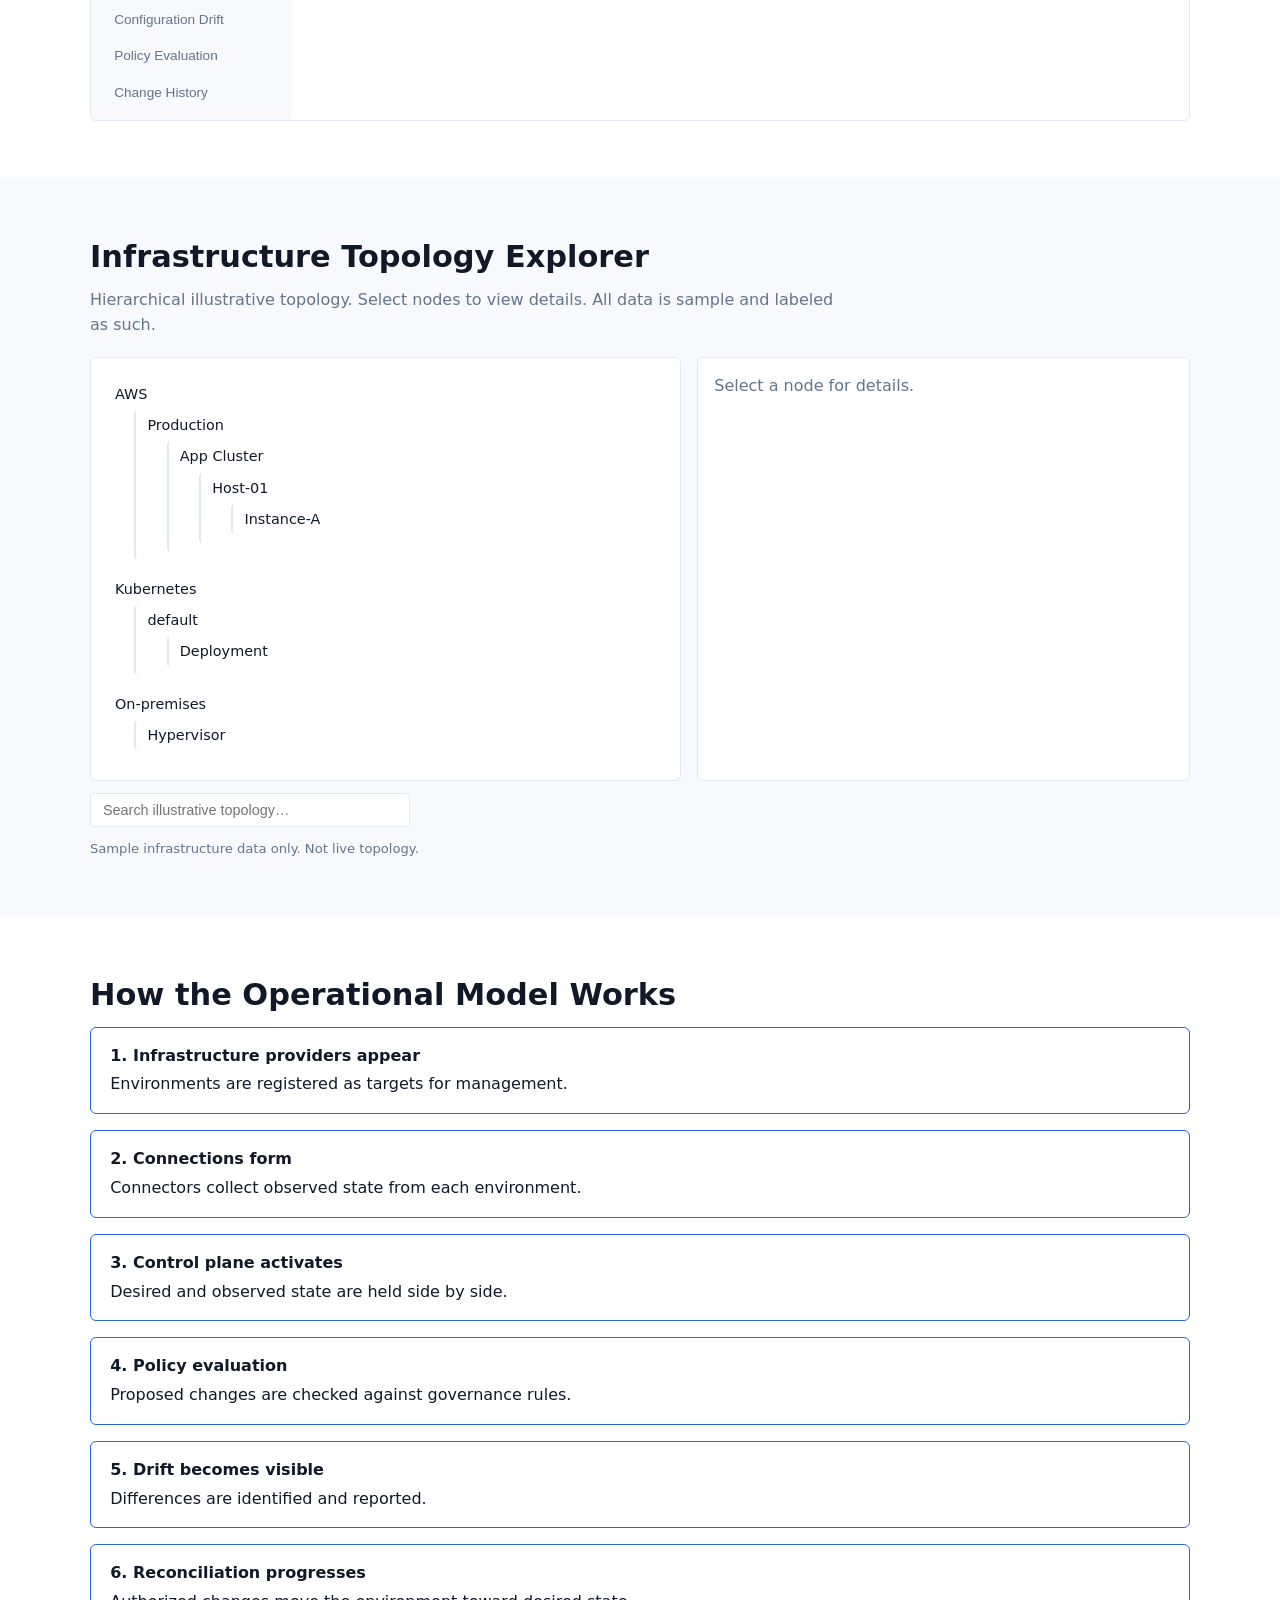
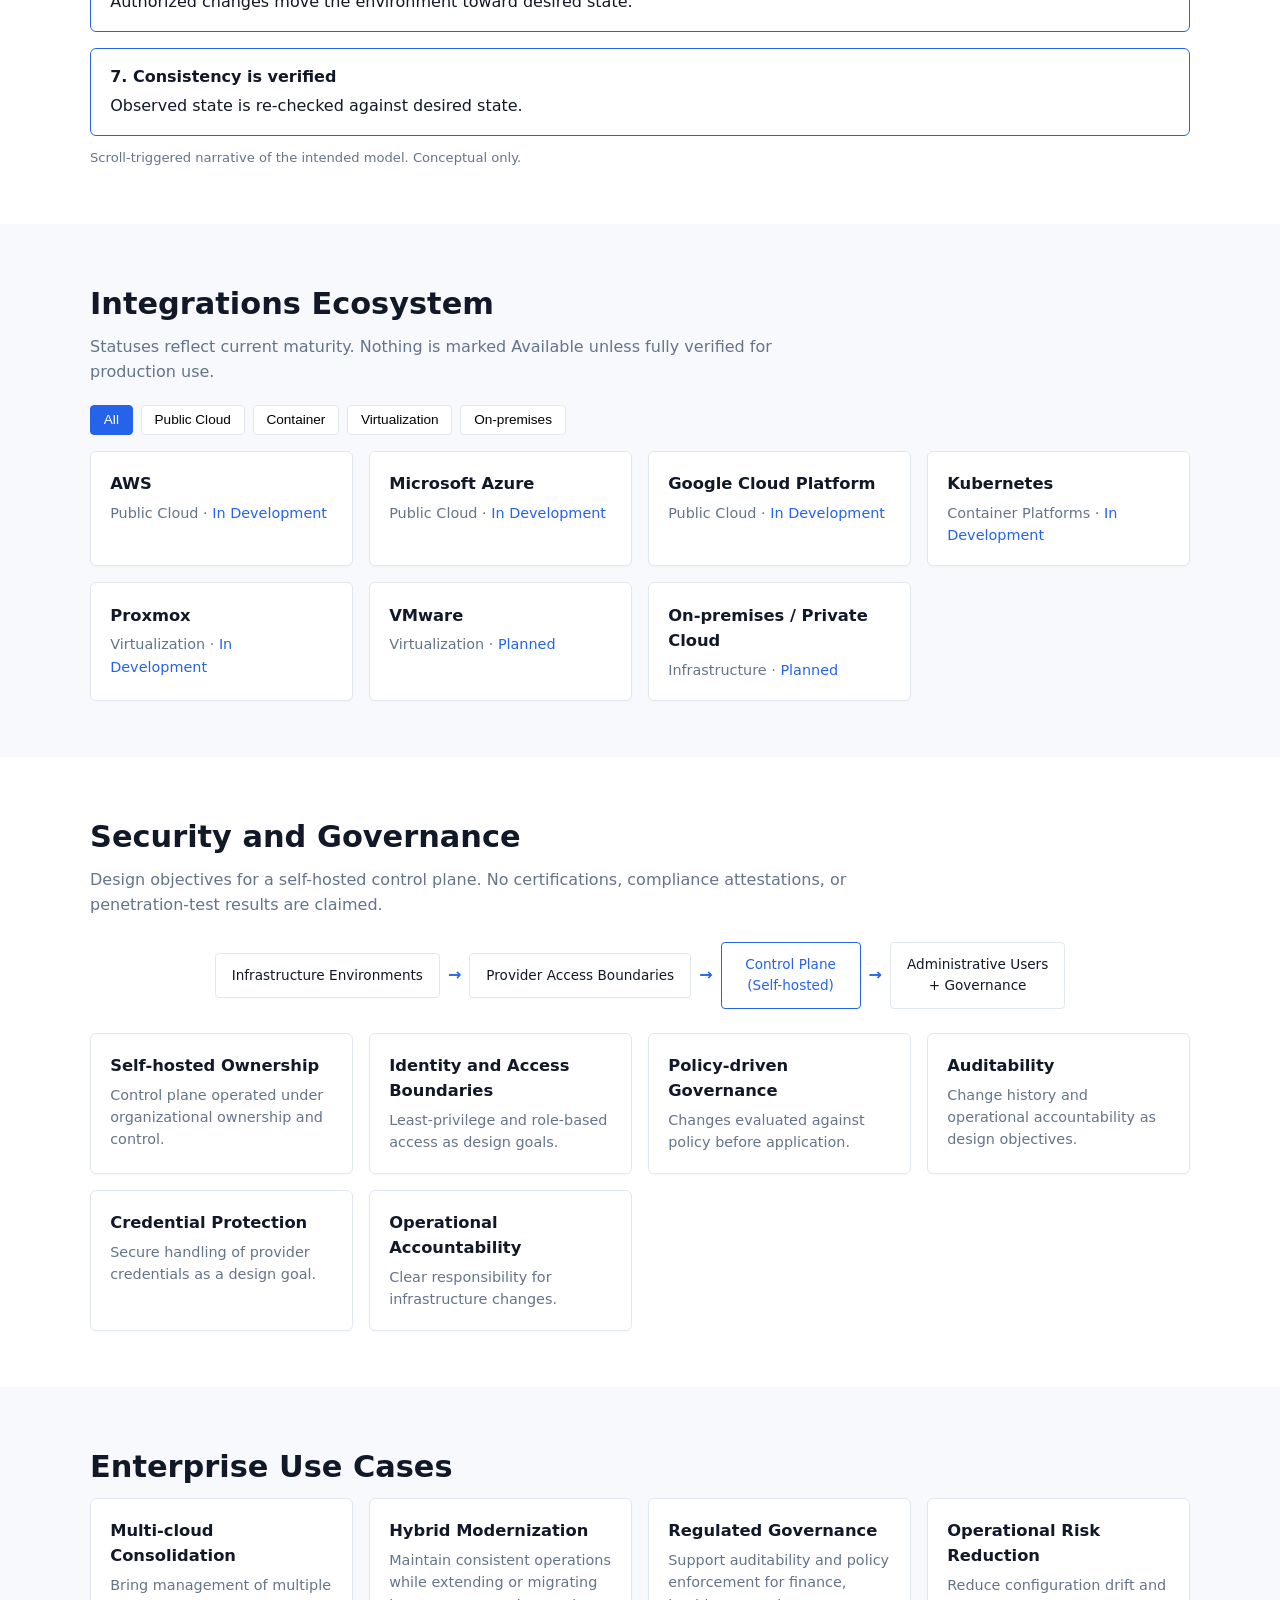
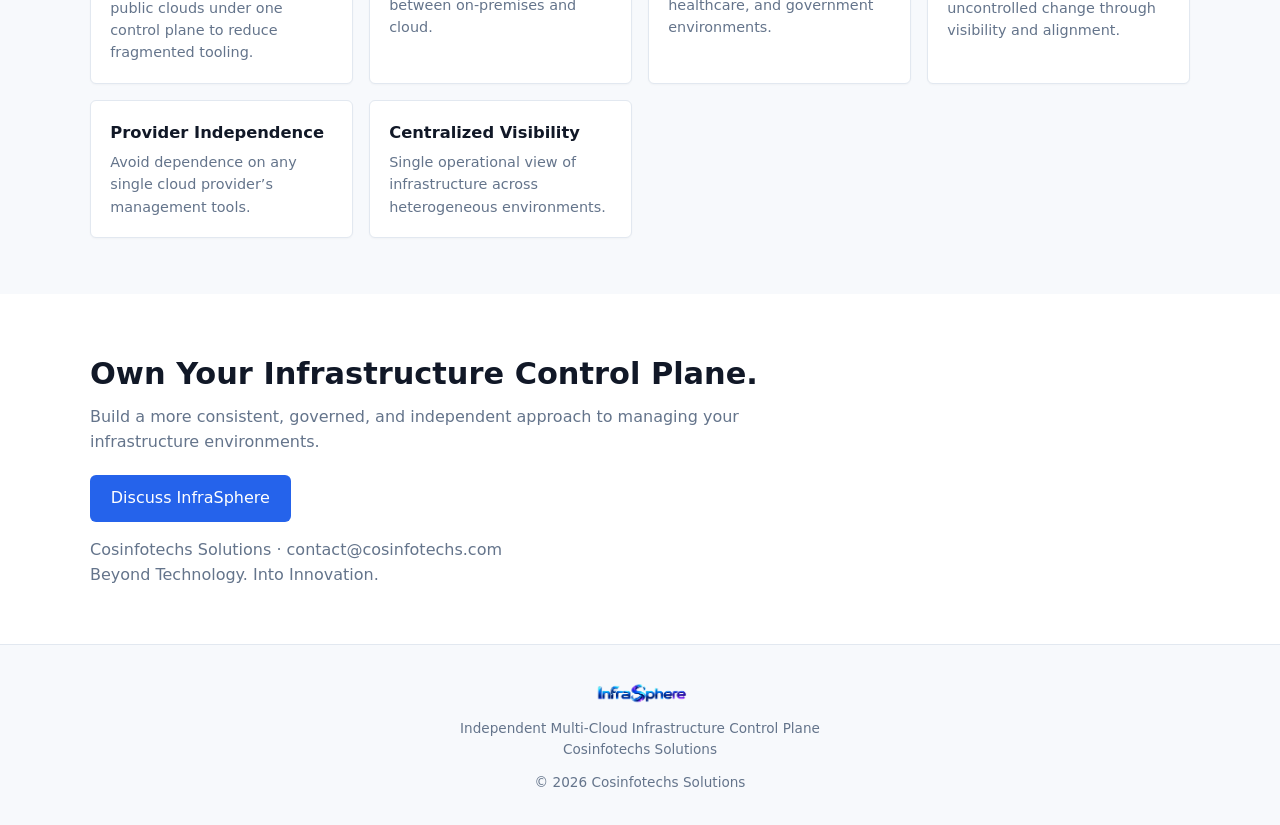
==== commit 895e256b: "Complete all 18 parts: full interactive topology, architecture explorer, dynamic reconciliation simu" ====
--- a/index.html
+++ b/index.html
@@ -7,27 +7,30 @@
   <meta name="description" content="InfraSphere by Cosinfotechs Solutions — Independent, self-hosted multi-cloud and hybrid infrastructure control plane for desired-state management, governance, and operational consistency.">
   <meta name="theme-color" content="#FFFFFF">
   <link rel="icon" type="image/png" href="assets/logo.png">
-  <link rel="stylesheet" href="styles.css?v=motion2">
+  <link rel="stylesheet" href="styles.css?v=full18">
 </head>
 <body>
   <header class="header">
     <div class="container header-inner">
       <a href="#top"><img src="assets/logo.png" alt="InfraSphere" class="logo"></a>
       <nav class="nav" aria-label="Main">
-        <a href="#platform">Platform</a>
-        <a href="#capabilities">Capabilities</a>
-        <a href="#architecture">Architecture</a>
-        <a href="#reconciliation">Reconciliation</a>
-        <a href="#dashboard">Dashboard</a>
-        <a href="#integrations">Integrations</a>
-        <a href="#security">Security</a>
-        <a href="#contact">Contact</a>
+        <a href="#platform" data-section="platform">Platform</a>
+        <a href="#capabilities" data-section="capabilities">Capabilities</a>
+        <a href="#architecture" data-section="architecture">Architecture</a>
+        <a href="#reconciliation" data-section="reconciliation">Reconciliation</a>
+        <a href="#dashboard" data-section="dashboard">Dashboard</a>
+        <a href="#topology" data-section="topology">Topology</a>
+        <a href="#integrations" data-section="integrations">Integrations</a>
+        <a href="#security" data-section="security">Security</a>
+        <a href="#use-cases" data-section="use-cases">Use Cases</a>
+        <a href="#contact" data-section="contact">Contact</a>
       </nav>
       <button class="menu-toggle" aria-label="Menu" aria-expanded="false"><span></span><span></span><span></span></button>
     </div>
   </header>
 
   <main id="top">
+    <!-- PART 4: Hero with interactive topology -->
     <section class="hero">
       <div class="container hero-grid">
         <div class="hero-copy">
@@ -40,55 +43,60 @@
           </div>
         </div>
         <div class="hero-visual">
-          <svg viewBox="0 0 480 320" class="topology" aria-label="Illustrative infrastructure topology">
+          <svg viewBox="0 0 520 360" class="topology" id="heroTopology" aria-label="Illustrative infrastructure topology">
             <defs>
               <marker id="arrow" viewBox="0 0 10 10" refX="8" refY="5" markerWidth="6" markerHeight="6" orient="auto-start-reverse">
                 <path d="M 0 0 L 10 5 L 0 10 z" fill="#2563EB"/>
               </marker>
             </defs>
-            <line class="conn" x1="240" y1="160" x2="80" y2="60" stroke="#3B82F6" stroke-width="1.5" marker-end="url(#arrow)"/>
-            <line class="conn" x1="240" y1="160" x2="400" y2="60" stroke="#3B82F6" stroke-width="1.5" marker-end="url(#arrow)"/>
-            <line class="conn" x1="240" y1="160" x2="60" y2="180" stroke="#3B82F6" stroke-width="1.5" marker-end="url(#arrow)"/>
-            <line class="conn" x1="240" y1="160" x2="420" y2="180" stroke="#3B82F6" stroke-width="1.5" marker-end="url(#arrow)"/>
-            <line class="conn" x1="240" y1="160" x2="160" y2="270" stroke="#3B82F6" stroke-width="1.5" marker-end="url(#arrow)"/>
-            <line class="conn" x1="240" y1="160" x2="320" y2="270" stroke="#3B82F6" stroke-width="1.5" marker-end="url(#arrow)"/>
-            <circle class="center-node" cx="240" cy="160" r="48" fill="#FFFFFF" stroke="#2563EB" stroke-width="2"/>
-            <text x="240" y="156" text-anchor="middle" font-size="11" font-weight="600" fill="#111827">InfraSphere</text>
-            <text x="240" y="170" text-anchor="middle" font-size="9" fill="#64748B">Control Plane</text>
-            <g class="provider" data-status="In Development">
-              <rect x="40" y="40" width="70" height="32" rx="4" fill="#F7F9FC" stroke="#E2E8F0"/>
-              <text x="75" y="60" text-anchor="middle" font-size="10" fill="#111827">AWS</text>
-            </g>
-            <g class="provider">
-              <rect x="360" y="40" width="70" height="32" rx="4" fill="#F7F9FC" stroke="#E2E8F0"/>
-              <text x="395" y="60" text-anchor="middle" font-size="10" fill="#111827">Azure</text>
-            </g>
-            <g class="provider">
-              <rect x="20" y="164" width="80" height="32" rx="4" fill="#F7F9FC" stroke="#E2E8F0"/>
-              <text x="60" y="184" text-anchor="middle" font-size="10" fill="#111827">GCP</text>
-            </g>
-            <g class="provider">
-              <rect x="380" y="164" width="80" height="32" rx="4" fill="#F7F9FC" stroke="#E2E8F0"/>
-              <text x="420" y="184" text-anchor="middle" font-size="10" fill="#111827">Kubernetes</text>
-            </g>
-            <g class="provider">
-              <rect x="100" y="250" width="90" height="32" rx="4" fill="#F7F9FC" stroke="#E2E8F0"/>
-              <text x="145" y="270" text-anchor="middle" font-size="10" fill="#111827">VMware</text>
-            </g>
-            <g class="provider">
-              <rect x="290" y="250" width="90" height="32" rx="4" fill="#F7F9FC" stroke="#E2E8F0"/>
-              <text x="335" y="270" text-anchor="middle" font-size="10" fill="#111827">On-premises</text>
+            <g class="connections">
+              <line class="conn" data-target="aws" x1="260" y1="180" x2="90" y2="70"/>
+              <line class="conn" data-target="azure" x1="260" y1="180" x2="430" y2="70"/>
+              <line class="conn" data-target="gcp" x1="260" y1="180" x2="70" y2="200"/>
+              <line class="conn" data-target="k8s" x1="260" y1="180" x2="450" y2="200"/>
+              <line class="conn" data-target="vmware" x1="260" y1="180" x2="150" y2="300"/>
+              <line class="conn" data-target="onprem" x1="260" y1="180" x2="370" y2="300"/>
+            </g>
+            <circle class="center-node" cx="260" cy="180" r="52" fill="#FFFFFF" stroke="#2563EB" stroke-width="2"/>
+            <text x="260" y="176" text-anchor="middle" font-size="12" font-weight="600" fill="#111827">InfraSphere</text>
+            <text x="260" y="192" text-anchor="middle" font-size="9" fill="#64748B">Control Plane</text>
+            <g class="provider" data-name="AWS" data-status="In Development" data-role="Public cloud provider adapter">
+              <rect x="50" y="50" width="80" height="36" rx="4" fill="#F7F9FC" stroke="#E2E8F0"/>
+              <text x="90" y="72" text-anchor="middle" font-size="11" fill="#111827">AWS</text>
+            </g>
+            <g class="provider" data-name="Azure" data-status="In Development" data-role="Public cloud provider adapter">
+              <rect x="390" y="50" width="80" height="36" rx="4" fill="#F7F9FC" stroke="#E2E8F0"/>
+              <text x="430" y="72" text-anchor="middle" font-size="11" fill="#111827">Azure</text>
+            </g>
+            <g class="provider" data-name="GCP" data-status="In Development" data-role="Public cloud provider adapter">
+              <rect x="30" y="184" width="80" height="36" rx="4" fill="#F7F9FC" stroke="#E2E8F0"/>
+              <text x="70" y="206" text-anchor="middle" font-size="11" fill="#111827">GCP</text>
+            </g>
+            <g class="provider" data-name="Kubernetes" data-status="In Development" data-role="Container platform adapter">
+              <rect x="410" y="184" width="90" height="36" rx="4" fill="#F7F9FC" stroke="#E2E8F0"/>
+              <text x="455" y="206" text-anchor="middle" font-size="11" fill="#111827">Kubernetes</text>
+            </g>
+            <g class="provider" data-name="VMware" data-status="Planned" data-role="Virtualization adapter">
+              <rect x="110" y="280" width="90" height="36" rx="4" fill="#F7F9FC" stroke="#E2E8F0"/>
+              <text x="155" y="302" text-anchor="middle" font-size="11" fill="#111827">VMware</text>
+            </g>
+            <g class="provider" data-name="On-premises" data-status="Planned" data-role="Private / on-premises environments">
+              <rect x="330" y="280" width="100" height="36" rx="4" fill="#F7F9FC" stroke="#E2E8F0"/>
+              <text x="380" y="302" text-anchor="middle" font-size="11" fill="#111827">On-premises</text>
             </g>
           </svg>
+          <div class="hover-info" id="heroHover">Hover a provider for status and role</div>
           <p class="visual-note">Illustrative architecture visualization — not live infrastructure connections</p>
         </div>
       </div>
     </section>
 
+    <!-- PART 5 + 12: Platform and capabilities with expanded explanations -->
     <section id="platform" class="section">
       <div class="container">
-        <h2>Platform Overview</h2>
-        <p class="section-lead">InfraSphere is designed as an independent, self-hosted infrastructure control plane. It provides a unified operational model for desired-state management, visibility, and governance across heterogeneous environments.</p>
+        <h2>What is an Infrastructure Control Plane?</h2>
+        <p class="section-lead">An infrastructure control plane is a centralized system that maintains the intended configuration of infrastructure resources and continuously compares it against the actual state observed in the environments it manages. InfraSphere is designed as an independent, self-hosted control plane so organizations retain ownership of their operational model across multi-cloud and hybrid environments.</p>
+        <p class="section-lead">Why multi-cloud management matters: organizations run workloads across multiple public clouds, private clouds, virtualization platforms, and on-premises systems. Without a unified control plane, each environment is managed with separate tools, leading to inconsistent policy, configuration drift, and limited visibility. Provider independence reduces dependence on any single vendor’s management console.</p>
       </div>
     </section>
 
@@ -96,63 +104,98 @@
       <div class="container">
         <h2>Capabilities</h2>
         <div class="grid">
-          <article class="card expandable"><h3>Multi-Environment Management</h3><p>Centralized operational model across public cloud, virtualization, containers, and on-premises.</p><div class="detail">Inputs: environment definitions. Outputs: unified inventory and change coordination.</div></article>
-          <article class="card expandable"><h3>Desired-State Management</h3><p>Express intended configuration once and maintain it as the source of operational intent.</p><div class="detail">Inputs: desired specifications. Outputs: comparison baseline for observed state.</div></article>
-          <article class="card expandable"><h3>Continuous Reconciliation</h3><p>Identify differences between desired and observed state and support controlled alignment.</p><div class="detail">Inputs: desired and observed snapshots. Outputs: drift reports and change proposals.</div></article>
-          <article class="card expandable"><h3>Policy and Governance</h3><p>Evaluate changes against organizational policy before they are applied.</p><div class="detail">Inputs: proposed changes. Outputs: allow / deny / require-approval decisions.</div></article>
-          <article class="card expandable"><h3>Infrastructure Visibility</h3><p>Understand resource relationships, change impact, and operational health.</p><div class="detail">Inputs: inventory and observations. Outputs: dependency and health views.</div></article>
-          <article class="card expandable"><h3>Hybrid Operations</h3><p>Apply one operational model across cloud and on-premises infrastructure.</p><div class="detail">Inputs: mixed environment targets. Outputs: consistent control and reporting.</div></article>
-        </div>
-      </div>
-    </section>
-
+          <article class="card expandable">
+            <h3>Multi-Environment Management</h3>
+            <p>Centralized operational model across public cloud, virtualization, containers, and on-premises.</p>
+            <div class="detail"><strong>Purpose:</strong> One place to define and observe infrastructure across heterogeneous environments.<br><strong>Inputs:</strong> Environment connections and resource definitions.<br><strong>Outputs:</strong> Unified inventory and change coordination.<br><strong>Relationship:</strong> Feeds desired-state and reconciliation.</div>
+          </article>
+          <article class="card expandable">
+            <h3>Desired-State Management</h3>
+            <p>Express intended configuration once and maintain it as the source of operational intent.</p>
+            <div class="detail"><strong>Purpose:</strong> Desired state is the authoritative declaration of what infrastructure should look like.<br><strong>Inputs:</strong> Desired specifications.<br><strong>Outputs:</strong> Comparison baseline for observed state.<br><strong>Relationship:</strong> Compared against observed state by reconciliation.</div>
+          </article>
+          <article class="card expandable">
+            <h3>Continuous Reconciliation</h3>
+            <p>Identify differences between desired and observed state and support controlled alignment.</p>
+            <div class="detail"><strong>Purpose:</strong> Detect and report drift so operators can restore consistency under policy control.<br><strong>Inputs:</strong> Desired and observed snapshots.<br><strong>Outputs:</strong> Drift reports and change proposals.<br><strong>Relationship:</strong> Uses policy evaluation before any change is authorized.</div>
+          </article>
+          <article class="card expandable">
+            <h3>Policy and Governance</h3>
+            <p>Evaluate changes against organizational policy before they are applied.</p>
+            <div class="detail"><strong>Purpose:</strong> Ensure infrastructure changes stay within approved boundaries.<br><strong>Inputs:</strong> Proposed changes.<br><strong>Outputs:</strong> Allow, deny, or require-approval decisions.<br><strong>Relationship:</strong> Gates reconciliation actions.</div>
+          </article>
+          <article class="card expandable">
+            <h3>Infrastructure Visibility and Intelligence</h3>
+            <p>Understand resource relationships, change impact, and operational health.</p>
+            <div class="detail"><strong>Purpose:</strong> Provide the context needed for safe change and troubleshooting.<br><strong>Inputs:</strong> Inventory and observations.<br><strong>Outputs:</strong> Dependency and health views.<br><strong>Relationship:</strong> Supports architecture and security analysis.</div>
+          </article>
+          <article class="card expandable">
+            <h3>Hybrid Infrastructure Operations</h3>
+            <p>Apply one operational model across cloud and on-premises infrastructure.</p>
+            <div class="detail"><strong>Purpose:</strong> Avoid separate processes for cloud and private environments.<br><strong>Inputs:</strong> Mixed environment targets.<br><strong>Outputs:</strong> Consistent control and reporting.<br><strong>Relationship:</strong> Extends multi-environment management beyond public cloud.</div>
+          </article>
+        </div>
+      </div>
+    </section>
+
+    <!-- PART 6: Architecture Explorer -->
     <section id="architecture" class="section">
       <div class="container">
         <h2>Interactive Architecture Explorer</h2>
-        <p class="section-lead">Conceptual layered model. Selecting a layer shows its role. Components are design objectives unless noted otherwise.</p>
+        <p class="section-lead">Conceptual layered model. Select a layer to view its role, inputs, and outputs. Components are design objectives unless noted otherwise.</p>
         <div class="arch-explorer">
-          <div class="layers">
-            <button class="layer" data-info="External environments the control plane is designed to manage.">Layer 1 — Infrastructure Providers</button>
-            <button class="layer" data-info="Provider adapters, discovery, state collection and normalization (conceptual / in development).">Layer 2 — Infrastructure Connectors</button>
-            <button class="layer" data-info="Resource inventory, desired/observed state, change coordination, reconciliation responsibilities.">Layer 3 — Control Plane</button>
-            <button class="layer" data-info="Policy evaluation, identity boundaries, authorization, change approval, auditability.">Layer 4 — Governance and Security</button>
-            <button class="layer" data-info="Resource relationships, dependency visibility, configuration analysis, operational reporting.">Layer 5 — Intelligence and Operations</button>
-            <button class="layer" data-info="Infrastructure explorer, environment management, policy management, administrative interface.">Layer 6 — Management Interface</button>
+          <div class="layers" id="layerList">
+            <button class="layer" data-layer="1" data-info="External environments the control plane is designed to manage: AWS, Azure, GCP, Kubernetes, VMware, Proxmox, on-premises. Inputs: none. Outputs: resources observed by connectors.">Layer 1 — Infrastructure Providers</button>
+            <button class="layer" data-layer="2" data-info="Provider adapters, discovery, API communication, state collection and normalization. Status: conceptual / in development. Inputs: provider APIs. Outputs: normalized observations.">Layer 2 — Infrastructure Connectors</button>
+            <button class="layer" data-layer="3" data-info="Resource inventory, desired-state representation, observed-state representation, change coordination, reconciliation responsibilities. Inputs: connector observations + desired specs. Outputs: drift analysis and change proposals.">Layer 3 — Control Plane</button>
+            <button class="layer" data-layer="4" data-info="Policy evaluation, identity boundaries, authorization, change approval, auditability. Inputs: change proposals. Outputs: authorized or denied actions and audit records.">Layer 4 — Governance and Security</button>
+            <button class="layer" data-layer="5" data-info="Resource relationships, dependency visibility, configuration analysis, operational reporting, infrastructure health. Inputs: inventory and change history. Outputs: impact and health views.">Layer 5 — Intelligence and Operations</button>
+            <button class="layer" data-layer="6" data-info="Infrastructure explorer, environment management, policy management, administrative interface, operational visualization. Inputs: all lower-layer data. Outputs: operator decisions.">Layer 6 — Management Interface</button>
           </div>
-          <div class="arch-info" id="archInfo">Select a layer to view its architectural role.</div>
-        </div>
-        <p class="note">Conceptual architecture illustration. Not a claim of fully implemented production layers.</p>
-      </div>
-    </section>
-
+          <div class="arch-info" id="archInfo">Select a layer to view its architectural role, inputs, and outputs.</div>
+        </div>
+        <div class="arch-controls">
+          <button id="archReset" class="btn btn-secondary">Reset View</button>
+        </div>
+        <p class="note">Conceptual architecture illustration. Not a claim of fully implemented production layers. Zoom and pan are available via browser controls on the diagram area.</p>
+      </div>
+    </section>
+
+    <!-- PART 7: Reconciliation Simulator with dynamic panels -->
     <section id="reconciliation" class="section section-alt">
       <div class="container">
         <h2>Desired-State Reconciliation Simulator</h2>
-        <p class="section-lead">Illustrative demonstration of the intended operational model. Not connected to live infrastructure.</p>
+        <p class="section-lead">From Desired State to Operational Consistency. Illustrative demonstration of the intended operational model. Not connected to live infrastructure. No modifications are performed.</p>
         <div class="sim-panels">
-          <div class="sim-panel"><h3>Desired State</h3><ul id="desiredList"><li>3 application instances</li><li>Approved network</li><li>Required security policy</li><li>Defined resource allocation</li></ul></div>
-          <div class="sim-panel"><h3>Observed State</h3><ul id="observedList"><li>2 application instances</li><li>Configuration mismatch</li><li>Policy violation</li></ul></div>
+          <div class="sim-panel"><h3>Desired State</h3><ul id="desiredList"></ul></div>
+          <div class="sim-panel"><h3>Observed State</h3><ul id="observedList"></ul></div>
         </div>
         <div class="sim-controls">
           <button id="simPrev" class="btn btn-secondary">Previous</button>
           <button id="simNext" class="btn btn-primary">Next</button>
           <button id="simReset" class="btn btn-secondary">Reset</button>
         </div>
-        <p class="sim-step" id="simStep">Step 1: Define Desired State</p>
-        <p class="note">Simulated product demonstration only. No infrastructure is modified.</p>
-      </div>
-    </section>
-
+        <p class="sim-step" id="simStep"></p>
+        <p class="sim-detail" id="simDetail"></p>
+        <p class="note">Simulated product demonstration only. Sample data is illustrative.</p>
+      </div>
+    </section>
+
+    <!-- PART 8: Dashboard Preview -->
     <section id="dashboard" class="section">
       <div class="container">
         <h2>Infrastructure Dashboard Preview</h2>
-        <p class="section-lead">Illustrative management interface. Sample data is not live telemetry.</p>
+        <p class="section-lead">Illustrative management interface showing a possible enterprise experience. Sample data is not live telemetry.</p>
         <div class="dash">
           <aside class="dash-side">
             <button class="dash-nav active" data-panel="overview">Overview</button>
+            <button class="dash-nav" data-panel="environments">Environments</button>
             <button class="dash-nav" data-panel="inventory">Resource Inventory</button>
+            <button class="dash-nav" data-panel="desired">Desired State</button>
+            <button class="dash-nav" data-panel="observed">Observed State</button>
             <button class="dash-nav" data-panel="drift">Configuration Drift</button>
             <button class="dash-nav" data-panel="policy">Policy Evaluation</button>
+            <button class="dash-nav" data-panel="history">Change History</button>
           </aside>
           <div class="dash-main">
             <div class="dash-panel active" id="panel-overview">
@@ -160,14 +203,29 @@
               <p>Environments: 4 · Resources: 128 · Drift items: 3 · Policy violations: 1</p>
               <p class="demo-label">ILLUSTRATIVE DEMO DATA — NOT LIVE INFRASTRUCTURE TELEMETRY</p>
             </div>
+            <div class="dash-panel" id="panel-environments">
+              <h3>Environments</h3>
+              <p>AWS Production · Azure Staging · GCP Dev · On-premises Data Center</p>
+              <p class="demo-label">ILLUSTRATIVE DEMO DATA</p>
+            </div>
             <div class="dash-panel" id="panel-inventory">
               <h3>Resource Inventory</h3>
               <p>Sample: 42 EC2 instances, 18 VMs, 6 Kubernetes namespaces, 12 networks.</p>
               <p class="demo-label">ILLUSTRATIVE DEMO DATA</p>
             </div>
+            <div class="dash-panel" id="panel-desired">
+              <h3>Desired State</h3>
+              <p>3 application instances · Approved network · Required security policy · Defined allocation</p>
+              <p class="demo-label">ILLUSTRATIVE DEMO DATA</p>
+            </div>
+            <div class="dash-panel" id="panel-observed">
+              <h3>Observed State</h3>
+              <p>2 application instances · Configuration mismatch · Policy violation</p>
+              <p class="demo-label">ILLUSTRATIVE DEMO DATA</p>
+            </div>
             <div class="dash-panel" id="panel-drift">
               <h3>Configuration Drift</h3>
-              <p>Missing instance, unexpected security group rule, mismatched storage class.</p>
+              <p>Missing instance · Unexpected security group rule · Mismatched storage class</p>
               <p class="demo-label">ILLUSTRATIVE DEMO DATA</p>
             </div>
             <div class="dash-panel" id="panel-policy">
@@ -175,40 +233,130 @@
               <p>1 policy violation detected. Change requires authorization.</p>
               <p class="demo-label">ILLUSTRATIVE DEMO DATA</p>
             </div>
+            <div class="dash-panel" id="panel-history">
+              <h3>Change History</h3>
+              <p>2026-11-12: Instance count adjusted · 2026-11-11: Network rule reviewed</p>
+              <p class="demo-label">ILLUSTRATIVE DEMO DATA</p>
+            </div>
           </div>
         </div>
       </div>
     </section>
 
+    <!-- PART 9: Topology Explorer -->
+    <section id="topology" class="section section-alt">
+      <div class="container">
+        <h2>Infrastructure Topology Explorer</h2>
+        <p class="section-lead">Hierarchical illustrative topology. Select nodes to view details. All data is sample and labeled as such.</p>
+        <div class="topo-explorer">
+          <div class="topo-tree" id="topoTree">
+            <div class="topo-node" data-detail="Public cloud provider. Status: In Development.">AWS
+              <div class="topo-child" data-detail="Sample environment. Illustrative.">Production
+                <div class="topo-child" data-detail="Sample resource group. Illustrative.">App Cluster
+                  <div class="topo-child" data-detail="Sample host. Illustrative.">Host-01
+                    <div class="topo-child" data-detail="Sample compute instance. Illustrative.">Instance-A</div>
+                  </div>
+                </div>
+              </div>
+            </div>
+            <div class="topo-node" data-detail="Container platform. Status: In Development.">Kubernetes
+              <div class="topo-child" data-detail="Sample namespace. Illustrative.">default
+                <div class="topo-child" data-detail="Sample workload. Illustrative.">Deployment</div>
+              </div>
+            </div>
+            <div class="topo-node" data-detail="On-premises. Status: Planned.">On-premises
+              <div class="topo-child" data-detail="Sample virtualization. Illustrative.">Hypervisor</div>
+            </div>
+          </div>
+          <div class="topo-detail" id="topoDetail">Select a node for details.</div>
+        </div>
+        <input type="search" id="topoSearch" placeholder="Search illustrative topology…" class="search-box" aria-label="Search topology">
+        <p class="note">Sample infrastructure data only. Not live topology.</p>
+      </div>
+    </section>
+
+    <!-- PART 13: Scroll-driven storytelling -->
+    <section id="story" class="section">
+      <div class="container">
+        <h2>How the Operational Model Works</h2>
+        <div class="story-steps">
+          <div class="story-step" data-step="1"><strong>1. Infrastructure providers appear</strong><p>Environments are registered as targets for management.</p></div>
+          <div class="story-step" data-step="2"><strong>2. Connections form</strong><p>Connectors collect observed state from each environment.</p></div>
+          <div class="story-step" data-step="3"><strong>3. Control plane activates</strong><p>Desired and observed state are held side by side.</p></div>
+          <div class="story-step" data-step="4"><strong>4. Policy evaluation</strong><p>Proposed changes are checked against governance rules.</p></div>
+          <div class="story-step" data-step="5"><strong>5. Drift becomes visible</strong><p>Differences are identified and reported.</p></div>
+          <div class="story-step" data-step="6"><strong>6. Reconciliation progresses</strong><p>Authorized changes move the environment toward desired state.</p></div>
+          <div class="story-step" data-step="7"><strong>7. Consistency is verified</strong><p>Observed state is re-checked against desired state.</p></div>
+        </div>
+        <p class="note">Scroll-triggered narrative of the intended model. Conceptual only.</p>
+      </div>
+    </section>
+
+    <!-- PART 11: Integrations -->
     <section id="integrations" class="section section-alt">
       <div class="container">
         <h2>Integrations Ecosystem</h2>
-        <p class="section-lead">Statuses reflect current maturity. Nothing is marked Available unless fully verified.</p>
+        <p class="section-lead">Statuses reflect current maturity. Nothing is marked Available unless fully verified for production use.</p>
+        <div class="filter-bar">
+          <button class="filter-btn active" data-filter="all">All</button>
+          <button class="filter-btn" data-filter="cloud">Public Cloud</button>
+          <button class="filter-btn" data-filter="container">Container</button>
+          <button class="filter-btn" data-filter="virt">Virtualization</button>
+          <button class="filter-btn" data-filter="onprem">On-premises</button>
+        </div>
+        <div class="grid" id="integrationGrid">
+          <article class="card" data-cat="cloud"><h3>AWS</h3><p>Public Cloud · <em>In Development</em></p><div class="detail">Provider adapter for Amazon Web Services resources. Status: In Development.</div></article>
+          <article class="card" data-cat="cloud"><h3>Microsoft Azure</h3><p>Public Cloud · <em>In Development</em></p><div class="detail">Provider adapter for Azure resources. Status: In Development.</div></article>
+          <article class="card" data-cat="cloud"><h3>Google Cloud Platform</h3><p>Public Cloud · <em>In Development</em></p><div class="detail">Provider adapter for GCP resources. Status: In Development.</div></article>
+          <article class="card" data-cat="container"><h3>Kubernetes</h3><p>Container Platforms · <em>In Development</em></p><div class="detail">Adapter for Kubernetes resources. Status: In Development.</div></article>
+          <article class="card" data-cat="virt"><h3>Proxmox</h3><p>Virtualization · <em>In Development</em></p><div class="detail">Adapter for Proxmox. Status: In Development.</div></article>
+          <article class="card" data-cat="virt"><h3>VMware</h3><p>Virtualization · <em>Planned</em></p><div class="detail">Adapter for VMware. Status: Planned.</div></article>
+          <article class="card" data-cat="onprem"><h3>On-premises / Private Cloud</h3><p>Infrastructure · <em>Planned</em></p><div class="detail">Support for private and on-premises environments. Status: Planned.</div></article>
+        </div>
+      </div>
+    </section>
+
+    <!-- PART 10: Security -->
+    <section id="security" class="section">
+      <div class="container">
+        <h2>Security and Governance</h2>
+        <p class="section-lead">Design objectives for a self-hosted control plane. No certifications, compliance attestations, or penetration-test results are claimed.</p>
+        <div class="security-diagram">
+          <div class="sec-box">Infrastructure Environments</div>
+          <div class="sec-arrow">→</div>
+          <div class="sec-box">Provider Access Boundaries</div>
+          <div class="sec-arrow">→</div>
+          <div class="sec-box highlight">Control Plane<br>(Self-hosted)</div>
+          <div class="sec-arrow">→</div>
+          <div class="sec-box">Administrative Users<br>+ Governance</div>
+        </div>
         <div class="grid">
-          <article class="card"><h3>AWS</h3><p>Public Cloud · <em>In Development</em></p></article>
-          <article class="card"><h3>Microsoft Azure</h3><p>Public Cloud · <em>In Development</em></p></article>
-          <article class="card"><h3>Google Cloud Platform</h3><p>Public Cloud · <em>In Development</em></p></article>
-          <article class="card"><h3>Kubernetes</h3><p>Container Platforms · <em>In Development</em></p></article>
-          <article class="card"><h3>Proxmox</h3><p>Virtualization · <em>In Development</em></p></article>
-          <article class="card"><h3>VMware</h3><p>Virtualization · <em>Planned</em></p></article>
-          <article class="card"><h3>On-premises / Private Cloud</h3><p>Infrastructure · <em>Planned</em></p></article>
-        </div>
-      </div>
-    </section>
-
-    <section id="security" class="section">
-      <div class="container">
-        <h2>Security and Governance</h2>
-        <p class="section-lead">Design objectives for a self-hosted control plane. No certifications are claimed.</p>
+          <article class="card"><h3>Self-hosted Ownership</h3><p>Control plane operated under organizational ownership and control.</p></article>
+          <article class="card"><h3>Identity and Access Boundaries</h3><p>Least-privilege and role-based access as design goals.</p></article>
+          <article class="card"><h3>Policy-driven Governance</h3><p>Changes evaluated against policy before application.</p></article>
+          <article class="card"><h3>Auditability</h3><p>Change history and operational accountability as design objectives.</p></article>
+          <article class="card"><h3>Credential Protection</h3><p>Secure handling of provider credentials as a design goal.</p></article>
+          <article class="card"><h3>Operational Accountability</h3><p>Clear responsibility for infrastructure changes.</p></article>
+        </div>
+      </div>
+    </section>
+
+    <!-- Use cases -->
+    <section id="use-cases" class="section section-alt">
+      <div class="container">
+        <h2>Enterprise Use Cases</h2>
         <div class="grid">
-          <article class="card"><h3>Self-hosted Ownership</h3><p>Control plane operated under organizational ownership.</p></article>
-          <article class="card"><h3>Identity Boundaries</h3><p>Least-privilege and role-based access as design goals.</p></article>
-          <article class="card"><h3>Policy-driven Changes</h3><p>Changes evaluated against policy before application.</p></article>
-          <article class="card"><h3>Auditability</h3><p>Change history and operational accountability as design objectives.</p></article>
-        </div>
-      </div>
-    </section>
-
+          <article class="card"><h3>Multi-cloud Consolidation</h3><p>Bring management of multiple public clouds under one control plane to reduce fragmented tooling.</p></article>
+          <article class="card"><h3>Hybrid Modernization</h3><p>Maintain consistent operations while extending or migrating between on-premises and cloud.</p></article>
+          <article class="card"><h3>Regulated Governance</h3><p>Support auditability and policy enforcement for finance, healthcare, and government environments.</p></article>
+          <article class="card"><h3>Operational Risk Reduction</h3><p>Reduce configuration drift and uncontrolled change through visibility and alignment.</p></article>
+          <article class="card"><h3>Provider Independence</h3><p>Avoid dependence on any single cloud provider’s management tools.</p></article>
+          <article class="card"><h3>Centralized Visibility</h3><p>Single operational view of infrastructure across heterogeneous environments.</p></article>
+        </div>
+      </div>
+    </section>
+
+    <!-- Contact -->
     <section id="contact" class="section cta">
       <div class="container">
         <h2>Own Your Infrastructure Control Plane.</h2>
@@ -226,6 +374,6 @@
       <p class="copyright">© 2026 Cosinfotechs Solutions</p>
     </div>
   </footer>
-  <script src="script.js?v=motion2"></script>
+  <script src="script.js?v=full18"></script>
 </body>
 </html>
--- a/styles.css
+++ b/styles.css
@@ -14,13 +14,13 @@
 .header { position: sticky; top: 0; z-index: 100; background: #FFFFFF; border-bottom: 1px solid var(--border); }
 .header-inner { display: flex; align-items: center; justify-content: space-between; height: 64px; }
 .logo { height: 40px; }
-.nav { display: flex; gap: 1.2rem; flex-wrap: wrap; }
-.nav a { color: var(--text-muted); text-decoration: none; font-size: 0.9rem; }
-.nav a:hover { color: var(--accent); }
+.nav { display: flex; gap: 1rem; flex-wrap: wrap; }
+.nav a { color: var(--text-muted); text-decoration: none; font-size: 0.88rem; }
+.nav a:hover, .nav a.active { color: var(--accent); font-weight: 500; }
 .menu-toggle { display: none; background: none; border: none; cursor: pointer; padding: 8px; }
 .menu-toggle span { display: block; width: 20px; height: 2px; background: var(--text); margin: 5px 0; }
 
-.btn { display: inline-flex; align-items: center; justify-content: center; padding: 0.7rem 1.3rem; border-radius: var(--radius); font-weight: 500; text-decoration: none; min-height: 44px; border: none; cursor: pointer; }
+.btn { display: inline-flex; align-items: center; justify-content: center; padding: 0.7rem 1.3rem; border-radius: var(--radius); font-weight: 500; text-decoration: none; min-height: 44px; border: none; cursor: pointer; background: #FFFFFF; }
 .btn-primary { background: var(--accent); color: #FFFFFF; }
 .btn-primary:hover { background: #1d4ed8; }
 .btn-secondary { background: #FFFFFF; color: var(--text); border: 1px solid var(--accent); }
@@ -34,16 +34,19 @@
 .hero-actions { display: flex; gap: 0.75rem; flex-wrap: wrap; }
 .hero-visual { background: #FFFFFF; border: 1px solid var(--border); border-radius: var(--radius); padding: 1rem; box-shadow: 0 2px 8px rgba(0,0,0,0.04); }
 .topology { width: 100%; height: auto; }
-.conn { stroke-dasharray: 200; stroke-dashoffset: 200; animation: draw 2.5s ease forwards; }
+.conn { stroke: #3B82F6; stroke-width: 1.5; stroke-dasharray: 200; stroke-dashoffset: 200; animation: draw 2.2s ease forwards; marker-end: url(#arrow); }
 @keyframes draw { to { stroke-dashoffset: 0; } }
 .center-node { animation: pulse 3s ease-in-out infinite; }
 @keyframes pulse { 0%,100% { stroke-width: 2; } 50% { stroke-width: 3; } }
-.visual-note { text-align: center; color: var(--text-muted); font-size: 0.78rem; margin-top: 0.5rem; }
+.provider { cursor: pointer; }
+.provider:hover rect { stroke: var(--accent); fill: #EFF6FF; }
+.hover-info { text-align: center; font-size: 0.85rem; color: var(--text-muted); min-height: 1.4em; margin-top: 0.4rem; }
+.visual-note { text-align: center; color: var(--text-muted); font-size: 0.78rem; margin-top: 0.4rem; }
 
 .section { padding: 3.5rem 0; background: #FFFFFF; }
 .section-alt { background: var(--bg-alt); }
 h2 { font-size: clamp(1.45rem, 3vw, 1.9rem); font-weight: 600; margin-bottom: 0.5rem; }
-.section-lead { color: var(--text-muted); max-width: 720px; margin-bottom: 1.5rem; }
+.section-lead { color: var(--text-muted); max-width: 760px; margin-bottom: 1.25rem; }
 
 .grid { display: grid; grid-template-columns: repeat(auto-fit, minmax(250px, 1fr)); gap: 1rem; }
 .card { background: #FFFFFF; border: 1px solid var(--border); border-radius: var(--radius); padding: 1.2rem; box-shadow: 0 1px 2px rgba(0,0,0,0.03); transition: border-color 0.15s, transform 0.15s; }
@@ -51,14 +54,15 @@
 .card h3 { font-size: 1.02rem; margin-bottom: 0.35rem; }
 .card p { color: var(--text-muted); font-size: 0.9rem; }
 .card em { color: var(--accent); font-style: normal; font-weight: 500; }
-.detail { display: none; margin-top: 0.6rem; padding-top: 0.6rem; border-top: 1px solid var(--border); color: var(--text-muted); font-size: 0.85rem; }
+.detail { display: none; margin-top: 0.6rem; padding-top: 0.6rem; border-top: 1px solid var(--border); color: var(--text-muted); font-size: 0.85rem; line-height: 1.45; }
 .card.open .detail { display: block; }
 
 .arch-explorer { display: grid; grid-template-columns: 1fr 1fr; gap: 1.5rem; }
 .layers { display: flex; flex-direction: column; gap: 0.5rem; }
 .layer { background: #FFFFFF; border: 1px solid var(--border); border-radius: 4px; padding: 0.8rem 1rem; text-align: left; cursor: pointer; font-size: 0.92rem; }
 .layer.active, .layer:hover { border-color: var(--accent); background: var(--bg-alt); }
-.arch-info { background: #FFFFFF; border: 1px solid var(--border); border-radius: var(--radius); padding: 1.2rem; color: var(--text-muted); min-height: 120px; }
+.arch-info { background: #FFFFFF; border: 1px solid var(--border); border-radius: var(--radius); padding: 1.2rem; color: var(--text-muted); min-height: 140px; }
+.arch-controls { margin: 0.75rem 0; }
 
 .sim-panels { display: grid; grid-template-columns: 1fr 1fr; gap: 1rem; margin-bottom: 1rem; }
 .sim-panel { background: #FFFFFF; border: 1px solid var(--border); border-radius: var(--radius); padding: 1rem; }
@@ -66,16 +70,39 @@
 .sim-panel ul { margin-left: 1.1rem; color: var(--text-muted); font-size: 0.88rem; }
 .sim-controls { display: flex; gap: 0.5rem; margin-bottom: 0.75rem; }
 .sim-step { font-weight: 500; color: var(--accent); }
+.sim-detail { color: var(--text-muted); font-size: 0.9rem; margin-top: 0.4rem; }
 .note { color: var(--text-muted); font-size: 0.82rem; margin-top: 0.75rem; }
 
 .dash { display: grid; grid-template-columns: 200px 1fr; border: 1px solid var(--border); border-radius: var(--radius); overflow: hidden; background: #FFFFFF; }
-.dash-side { background: var(--bg-alt); padding: 0.75rem; display: flex; flex-direction: column; gap: 0.4rem; }
-.dash-nav { background: none; border: none; text-align: left; padding: 0.5rem 0.7rem; border-radius: 4px; cursor: pointer; font-size: 0.88rem; color: var(--text-muted); }
+.dash-side { background: var(--bg-alt); padding: 0.75rem; display: flex; flex-direction: column; gap: 0.35rem; }
+.dash-nav { background: none; border: none; text-align: left; padding: 0.5rem 0.7rem; border-radius: 4px; cursor: pointer; font-size: 0.85rem; color: var(--text-muted); }
 .dash-nav.active, .dash-nav:hover { background: #FFFFFF; color: var(--text); }
 .dash-main { padding: 1.25rem; }
 .dash-panel { display: none; }
 .dash-panel.active { display: block; }
 .demo-label { margin-top: 0.75rem; font-size: 0.75rem; color: var(--text-muted); font-weight: 500; }
+
+.topo-explorer { display: grid; grid-template-columns: 1.2fr 1fr; gap: 1rem; margin-bottom: 0.75rem; }
+.topo-tree { background: #FFFFFF; border: 1px solid var(--border); border-radius: var(--radius); padding: 1rem; font-size: 0.9rem; }
+.topo-node, .topo-child { margin: 0.3rem 0; padding: 0.25rem 0.5rem; border-radius: 4px; cursor: pointer; }
+.topo-node:hover, .topo-child:hover, .topo-node.active, .topo-child.active { background: #EFF6FF; }
+.topo-child { margin-left: 1.2rem; border-left: 2px solid var(--border); padding-left: 0.7rem; }
+.topo-detail { background: #FFFFFF; border: 1px solid var(--border); border-radius: var(--radius); padding: 1rem; color: var(--text-muted); min-height: 100px; }
+.search-box { width: 100%; max-width: 320px; padding: 0.5rem 0.75rem; border: 1px solid var(--border); border-radius: 4px; font-size: 0.9rem; }
+
+.story-steps { display: flex; flex-direction: column; gap: 1rem; }
+.story-step { background: #FFFFFF; border: 1px solid var(--border); border-radius: var(--radius); padding: 1rem 1.2rem; opacity: 0.4; transform: translateY(8px); transition: opacity 0.4s, transform 0.4s; }
+.story-step.visible { opacity: 1; transform: none; border-color: var(--accent); }
+.story-step strong { display: block; margin-bottom: 0.25rem; }
+
+.filter-bar { display: flex; gap: 0.5rem; flex-wrap: wrap; margin-bottom: 1rem; }
+.filter-btn { background: #FFFFFF; border: 1px solid var(--border); padding: 0.4rem 0.8rem; border-radius: 4px; cursor: pointer; font-size: 0.85rem; }
+.filter-btn.active { background: var(--accent); color: #FFFFFF; border-color: var(--accent); }
+
+.security-diagram { display: flex; align-items: center; justify-content: center; flex-wrap: wrap; gap: 0.5rem; margin: 1.5rem 0; }
+.sec-box { background: #FFFFFF; border: 1px solid var(--border); border-radius: 4px; padding: 0.7rem 1rem; text-align: center; font-size: 0.85rem; min-width: 140px; }
+.sec-box.highlight { border-color: var(--accent); color: var(--accent); font-weight: 500; }
+.sec-arrow { color: var(--accent); font-weight: 600; }
 
 .contact-info { margin-top: 1rem; color: var(--text-muted); }
 .footer { border-top: 1px solid var(--border); padding: 2rem 0; text-align: center; background: var(--bg-alt); }
@@ -87,13 +114,14 @@
   .nav { position: fixed; top: 64px; left: 0; right: 0; background: #FFFFFF; flex-direction: column; padding: 1rem; border-bottom: 1px solid var(--border); transform: translateY(-120%); transition: transform 0.2s; }
   .nav.open { transform: translateY(0); }
   .menu-toggle { display: block; }
-  .hero-grid, .arch-explorer, .sim-panels, .dash { grid-template-columns: 1fr; }
+  .hero-grid, .arch-explorer, .sim-panels, .dash, .topo-explorer { grid-template-columns: 1fr; }
   .hero-actions, .sim-controls { flex-direction: column; }
   .btn { width: 100%; }
   .grid { grid-template-columns: 1fr; }
+  .security-diagram { flex-direction: column; }
 }
-a:focus-visible, button:focus-visible { outline: 2px solid var(--accent); outline-offset: 2px; }
+a:focus-visible, button:focus-visible, input:focus-visible { outline: 2px solid var(--accent); outline-offset: 2px; }
 @media (prefers-reduced-motion: reduce) {
-  .conn, .center-node { animation: none; }
+  .conn, .center-node, .story-step { animation: none !important; transition: none !important; }
   * { transition: none !important; }
 }
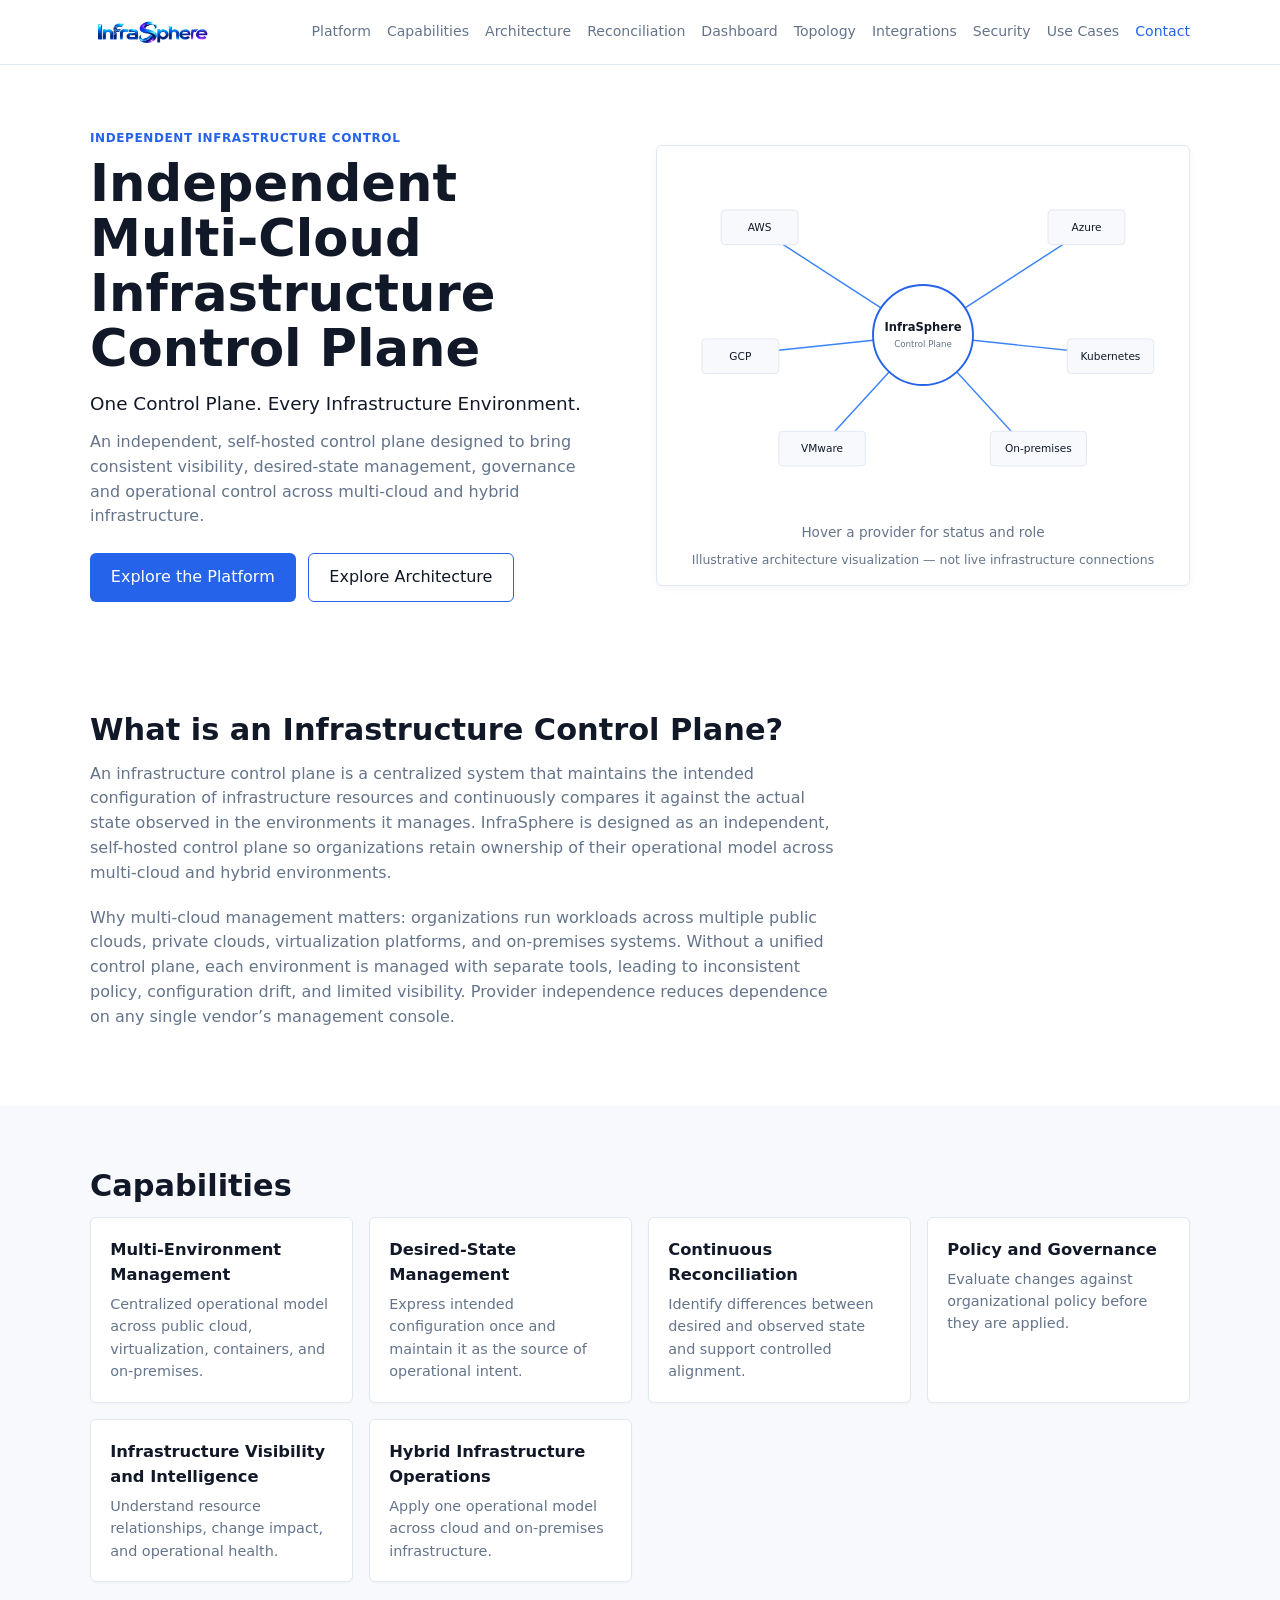
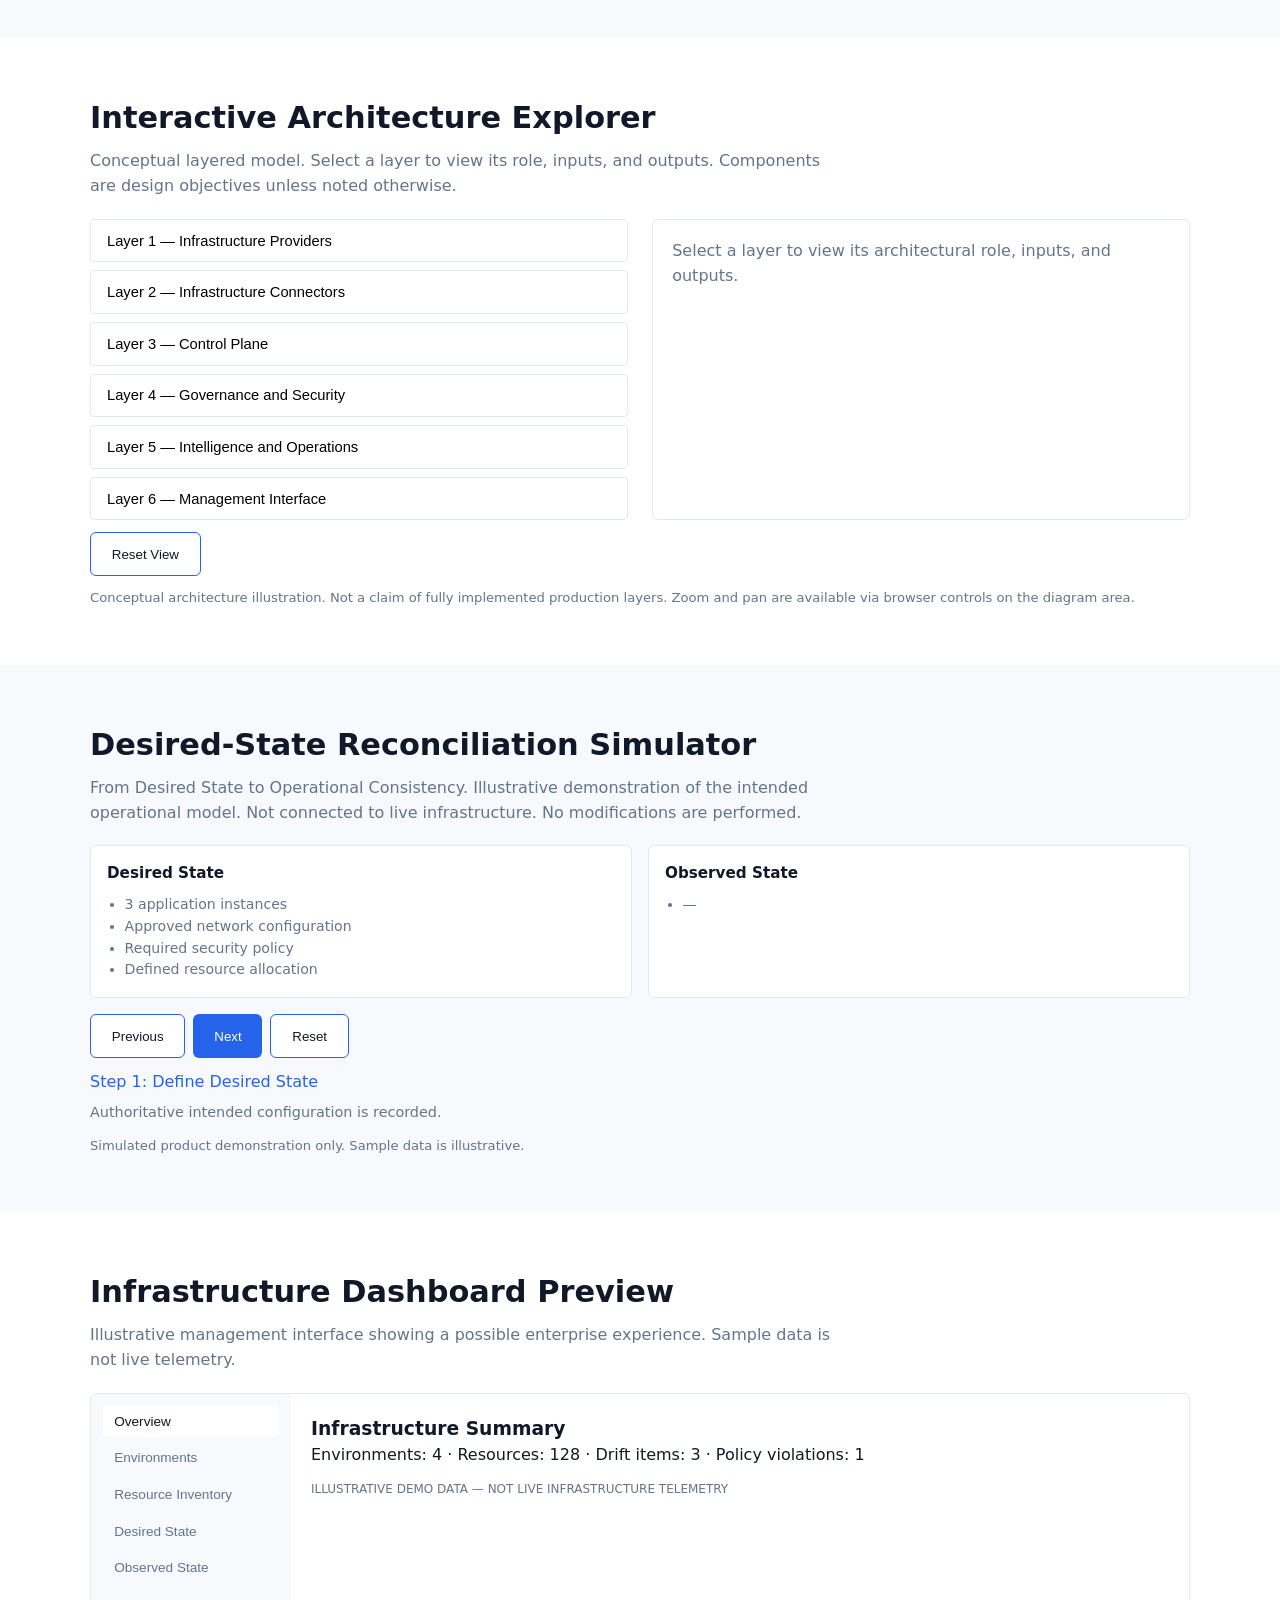
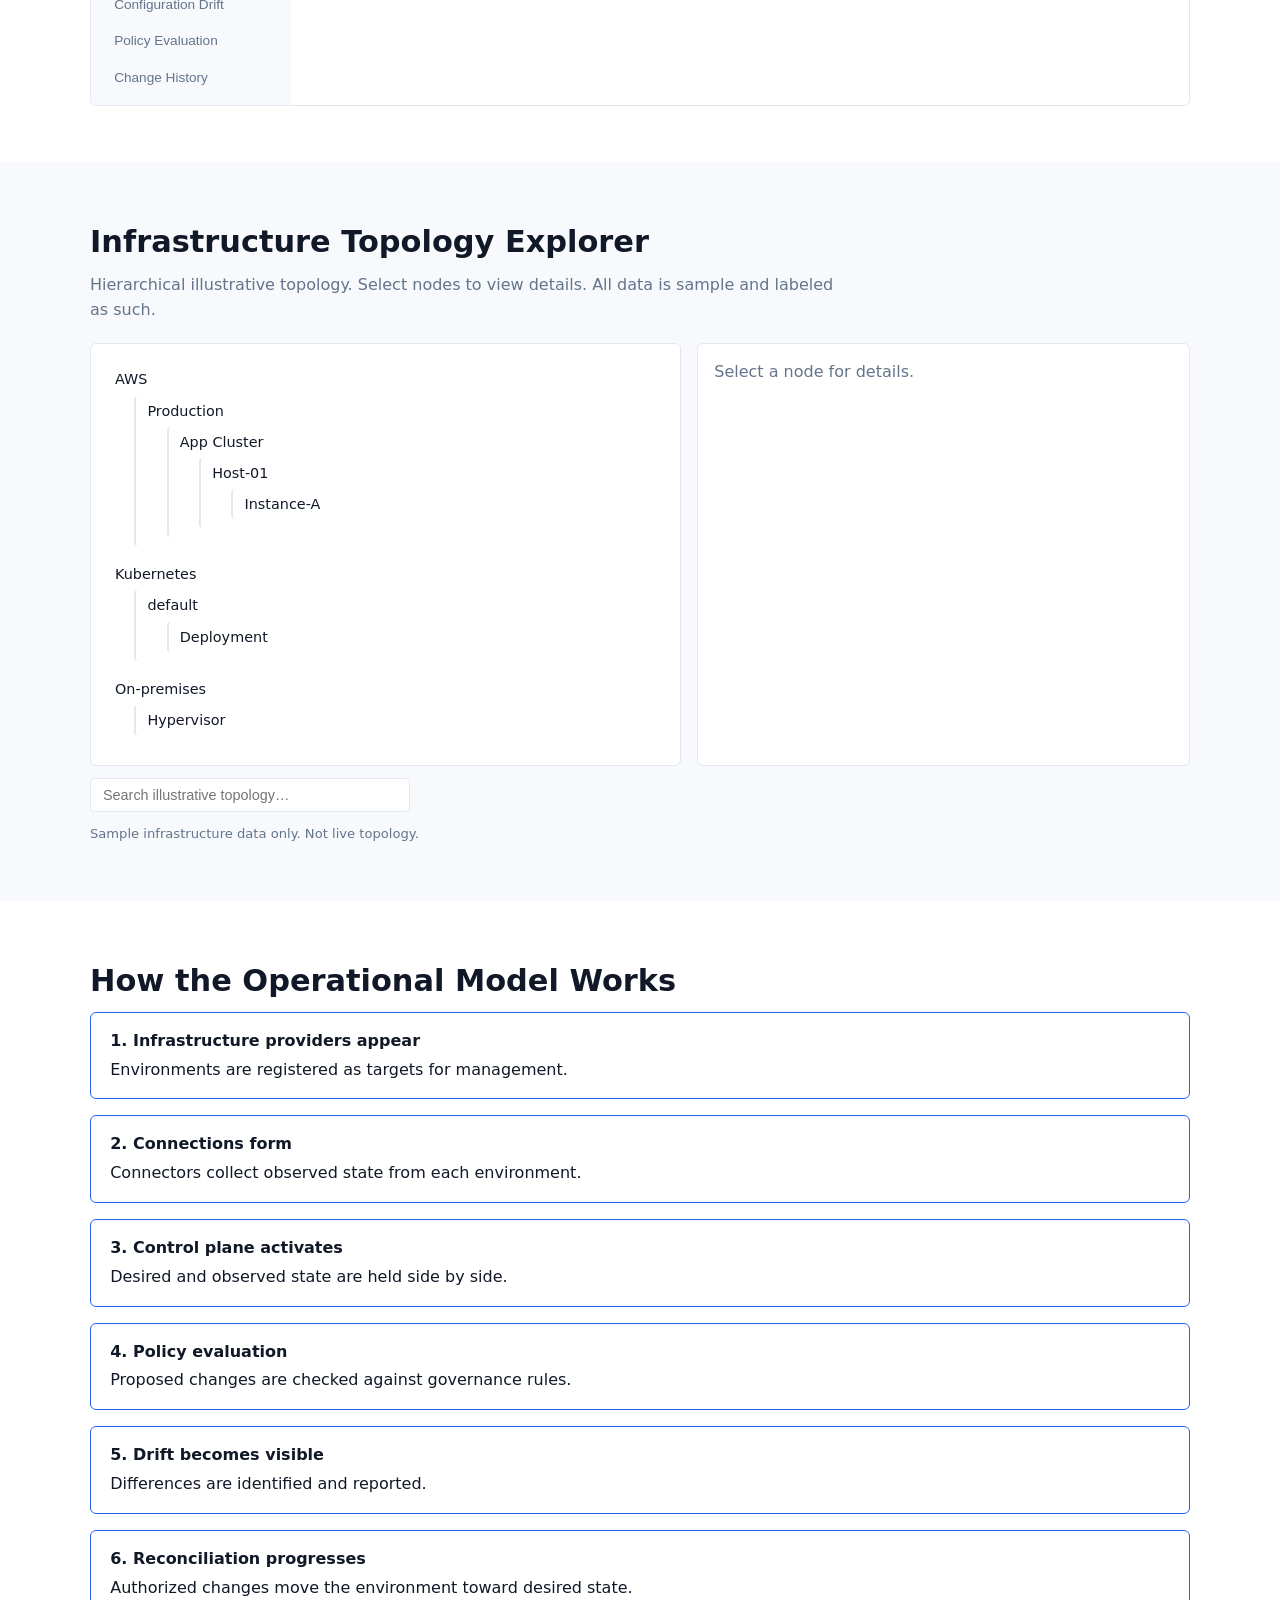
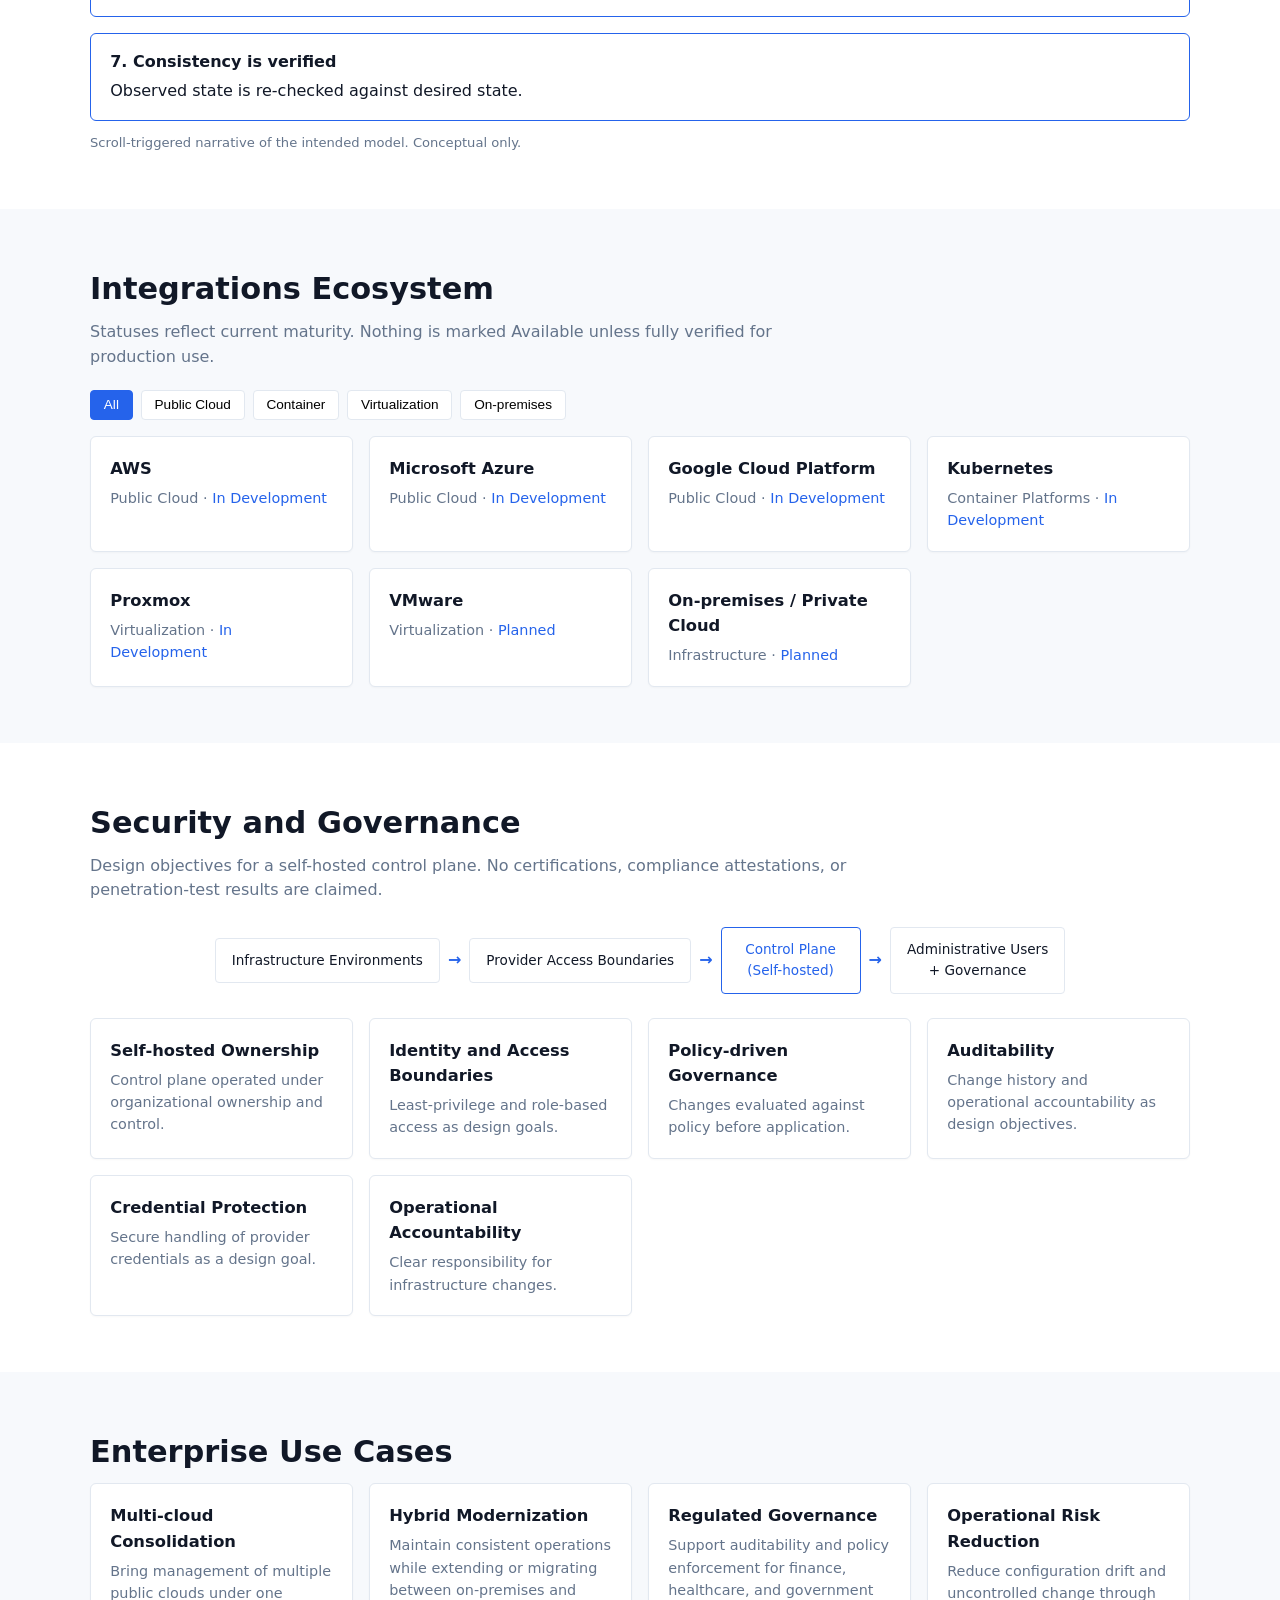
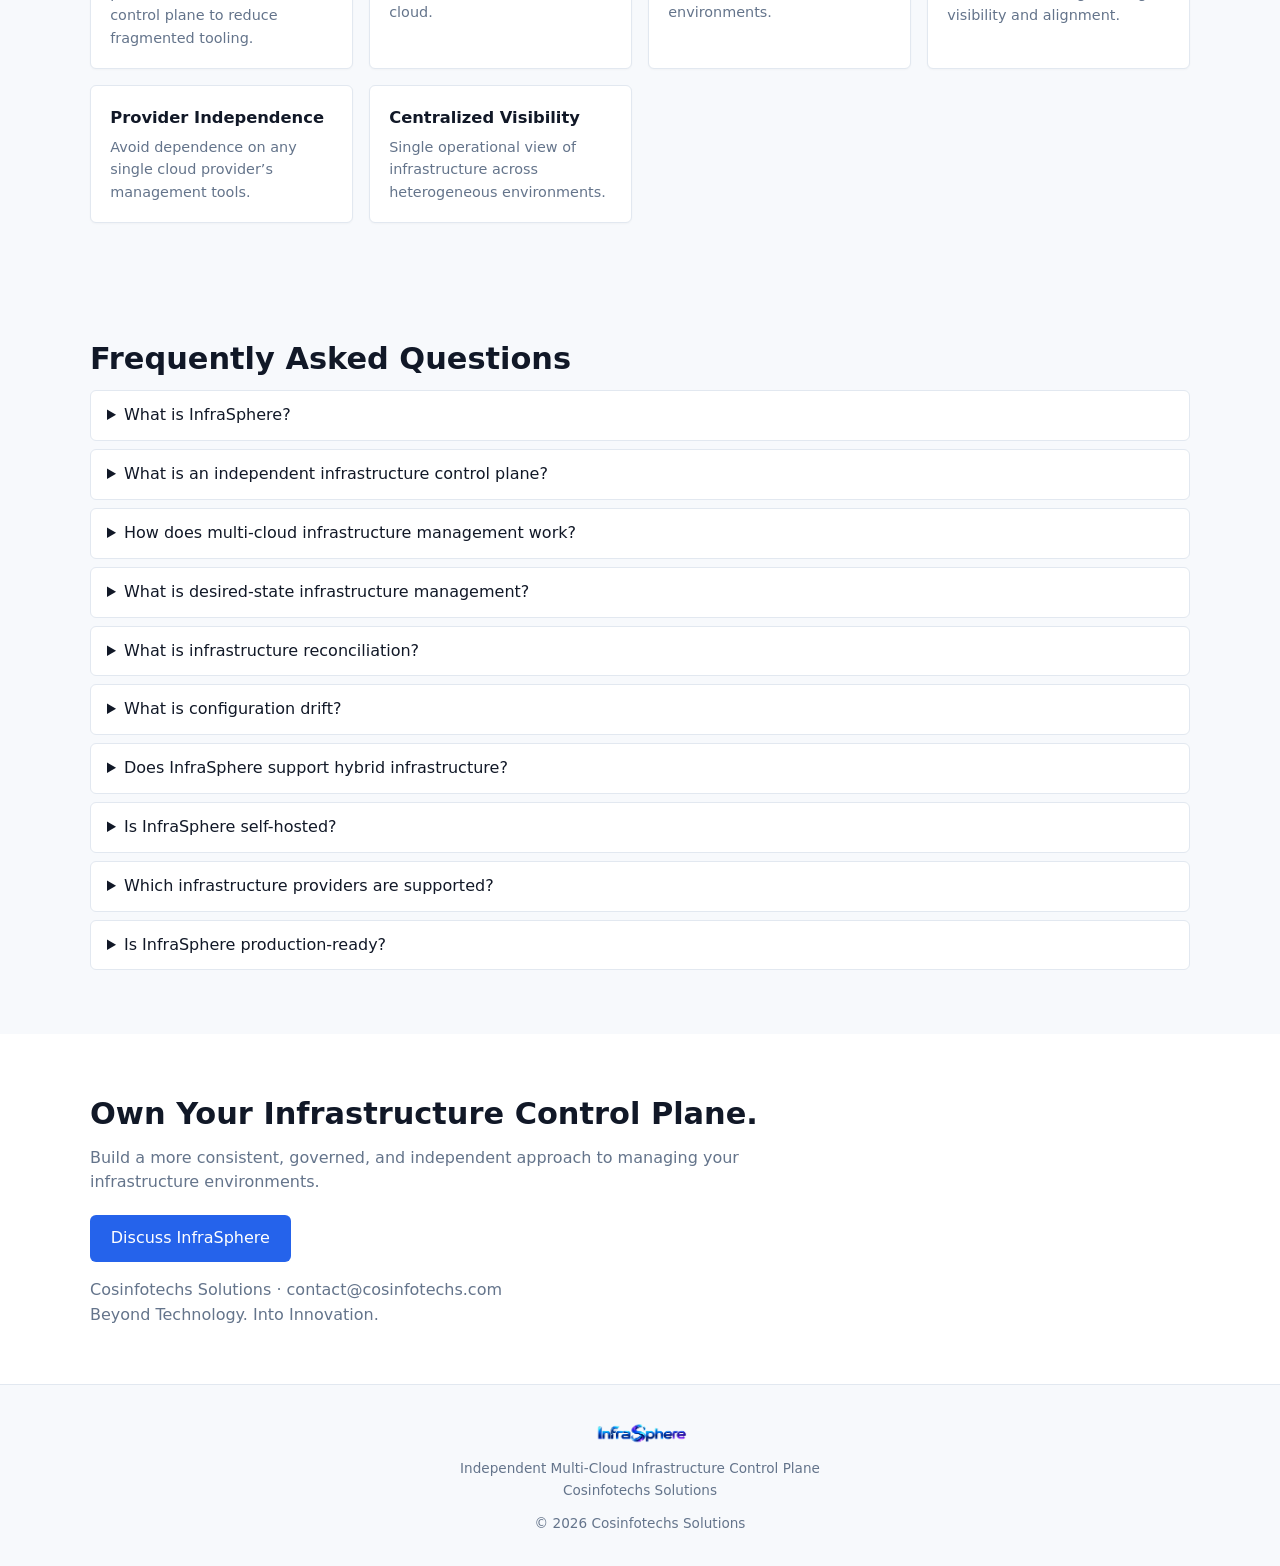
==== commit ac87ad12: "Technical SEO: meta, OG, Twitter, JSON-LD, robots.txt, sitemap.xml, FAQ, semantic headings" ====
--- a/index.html
+++ b/index.html
@@ -4,10 +4,64 @@
   <meta charset="UTF-8">
   <meta name="viewport" content="width=device-width, initial-scale=1.0">
   <title>InfraSphere | Independent Multi-Cloud Infrastructure Control Plane</title>
-  <meta name="description" content="InfraSphere by Cosinfotechs Solutions — Independent, self-hosted multi-cloud and hybrid infrastructure control plane for desired-state management, governance, and operational consistency.">
+  <meta name="description" content="InfraSphere by Cosinfotechs Solutions is an independent, self-hosted multi-cloud and hybrid infrastructure control plane for desired-state management, governance, and operational consistency.">
+  <meta name="robots" content="index, follow">
+  <link rel="canonical" href="https://sbruices.github.io/InfraSphere-Website/">
   <meta name="theme-color" content="#FFFFFF">
+  <meta name="author" content="Cosinfotechs Solutions">
   <link rel="icon" type="image/png" href="assets/logo.png">
-  <link rel="stylesheet" href="styles.css?v=full18">
+
+  <!-- Open Graph -->
+  <meta property="og:type" content="website">
+  <meta property="og:title" content="InfraSphere | Independent Multi-Cloud Infrastructure Control Plane">
+  <meta property="og:description" content="Independent, self-hosted multi-cloud and hybrid infrastructure control plane for desired-state management, governance, and operational consistency.">
+  <meta property="og:url" content="https://sbruices.github.io/InfraSphere-Website/">
+  <meta property="og:image" content="https://sbruices.github.io/InfraSphere-Website/assets/logo.png">
+  <meta property="og:site_name" content="InfraSphere">
+
+  <!-- Twitter -->
+  <meta name="twitter:card" content="summary_large_image">
+  <meta name="twitter:title" content="InfraSphere | Independent Multi-Cloud Infrastructure Control Plane">
+  <meta name="twitter:description" content="Independent, self-hosted multi-cloud and hybrid infrastructure control plane for desired-state management, governance, and operational consistency.">
+  <meta name="twitter:image" content="https://sbruices.github.io/InfraSphere-Website/assets/logo.png">
+
+  <link rel="stylesheet" href="styles.css?v=seo">
+
+  <script type="application/ld+json">
+  {
+    "@context": "https://schema.org",
+    "@graph": [
+      {
+        "@type": "Organization",
+        "name": "Cosinfotechs Solutions",
+        "url": "https://sbruices.github.io/InfraSphere-Website/",
+        "logo": "https://sbruices.github.io/InfraSphere-Website/assets/logo.png"
+      },
+      {
+        "@type": "WebSite",
+        "name": "InfraSphere",
+        "url": "https://sbruices.github.io/InfraSphere-Website/",
+        "description": "Independent Multi-Cloud Infrastructure Control Plane",
+        "publisher": {
+          "@type": "Organization",
+          "name": "Cosinfotechs Solutions"
+        }
+      },
+      {
+        "@type": "SoftwareApplication",
+        "name": "InfraSphere",
+        "applicationCategory": "InfrastructureManagementApplication",
+        "description": "Independent, self-hosted multi-cloud and hybrid infrastructure control plane for desired-state management, governance, and operational consistency.",
+        "url": "https://sbruices.github.io/InfraSphere-Website/",
+        "operatingSystem": "Self-hosted",
+        "publisher": {
+          "@type": "Organization",
+          "name": "Cosinfotechs Solutions"
+        }
+      }
+    ]
+  }
+  </script>
 </head>
 <body>
   <header class="header">
@@ -35,7 +89,8 @@
       <div class="container hero-grid">
         <div class="hero-copy">
           <p class="eyebrow">INDEPENDENT INFRASTRUCTURE CONTROL</p>
-          <h1>One Control Plane.<br>Every Infrastructure Environment.</h1>
+          <h1>Independent Multi-Cloud Infrastructure Control Plane</h1>
+          <p class="tagline">One Control Plane. Every Infrastructure Environment.</p>
           <p class="lead">An independent, self-hosted control plane designed to bring consistent visibility, desired-state management, governance and operational control across multi-cloud and hybrid infrastructure.</p>
           <div class="hero-actions">
             <a href="#platform" class="btn btn-primary">Explore the Platform</a>
@@ -357,6 +412,25 @@
     </section>
 
     <!-- Contact -->
+    
+    <section id="faq" class="section section-alt">
+      <div class="container">
+        <h2>Frequently Asked Questions</h2>
+        <div class="faq-list">
+          <details><summary>What is InfraSphere?</summary><p>InfraSphere is an independent, self-hosted multi-cloud and hybrid infrastructure control plane designed for desired-state management, governance, and operational consistency across heterogeneous environments.</p></details>
+          <details><summary>What is an independent infrastructure control plane?</summary><p>An infrastructure control plane maintains the intended configuration of resources and compares it against the observed state in the environments it manages. Independence means the control plane is not tied to any single cloud provider’s management tools.</p></details>
+          <details><summary>How does multi-cloud infrastructure management work?</summary><p>Multi-cloud management provides a unified operational model across different public cloud environments so policy, inventory, and change processes are consistent rather than fragmented by provider console.</p></details>
+          <details><summary>What is desired-state infrastructure management?</summary><p>Desired-state management expresses the intended configuration of infrastructure once and uses that declaration as the baseline for comparison against the actual observed state.</p></details>
+          <details><summary>What is infrastructure reconciliation?</summary><p>Reconciliation is the process of identifying differences between desired and observed state, evaluating them against policy, and supporting controlled alignment. Full closed-loop reconciliation across all environments remains a design objective.</p></details>
+          <details><summary>What is configuration drift?</summary><p>Configuration drift occurs when the actual observed configuration of infrastructure differs from the intended desired state, for example missing resources, unexpected changes, or mismatched settings.</p></details>
+          <details><summary>Does InfraSphere support hybrid infrastructure?</summary><p>Yes. Hybrid infrastructure management is a core design goal so one operational model can apply across public cloud, virtualization, container platforms, and on-premises environments.</p></details>
+          <details><summary>Is InfraSphere self-hosted?</summary><p>Yes. InfraSphere is designed as a self-hosted control plane so organizations retain ownership of their operational model.</p></details>
+          <details><summary>Which infrastructure providers are supported?</summary><p>AWS, Azure, GCP, Kubernetes, and Proxmox are in development. VMware and on-premises / private cloud are planned. Statuses reflect current maturity; nothing is marked production-ready unless verified.</p></details>
+          <details><summary>Is InfraSphere production-ready?</summary><p>InfraSphere is under active development. Certain provider adapters and capabilities exist in various stages of maturity. It should not be treated as fully production-ready across all environments until explicitly verified.</p></details>
+        </div>
+      </div>
+    </section>
+
     <section id="contact" class="section cta">
       <div class="container">
         <h2>Own Your Infrastructure Control Plane.</h2>
--- a/styles.css
+++ b/styles.css
@@ -125,3 +125,9 @@
   .conn, .center-node, .story-step { animation: none !important; transition: none !important; }
   * { transition: none !important; }
 }
+
+.tagline { font-size: 1.15rem; font-weight: 500; margin-bottom: 0.75rem; color: var(--text); }
+.faq-list details { background: #FFFFFF; border: 1px solid var(--border); border-radius: var(--radius); margin-bottom: 0.5rem; padding: 0.75rem 1rem; }
+.faq-list summary { cursor: pointer; font-weight: 500; }
+.faq-list details p { margin-top: 0.5rem; color: var(--text-muted); font-size: 0.92rem; }
+
